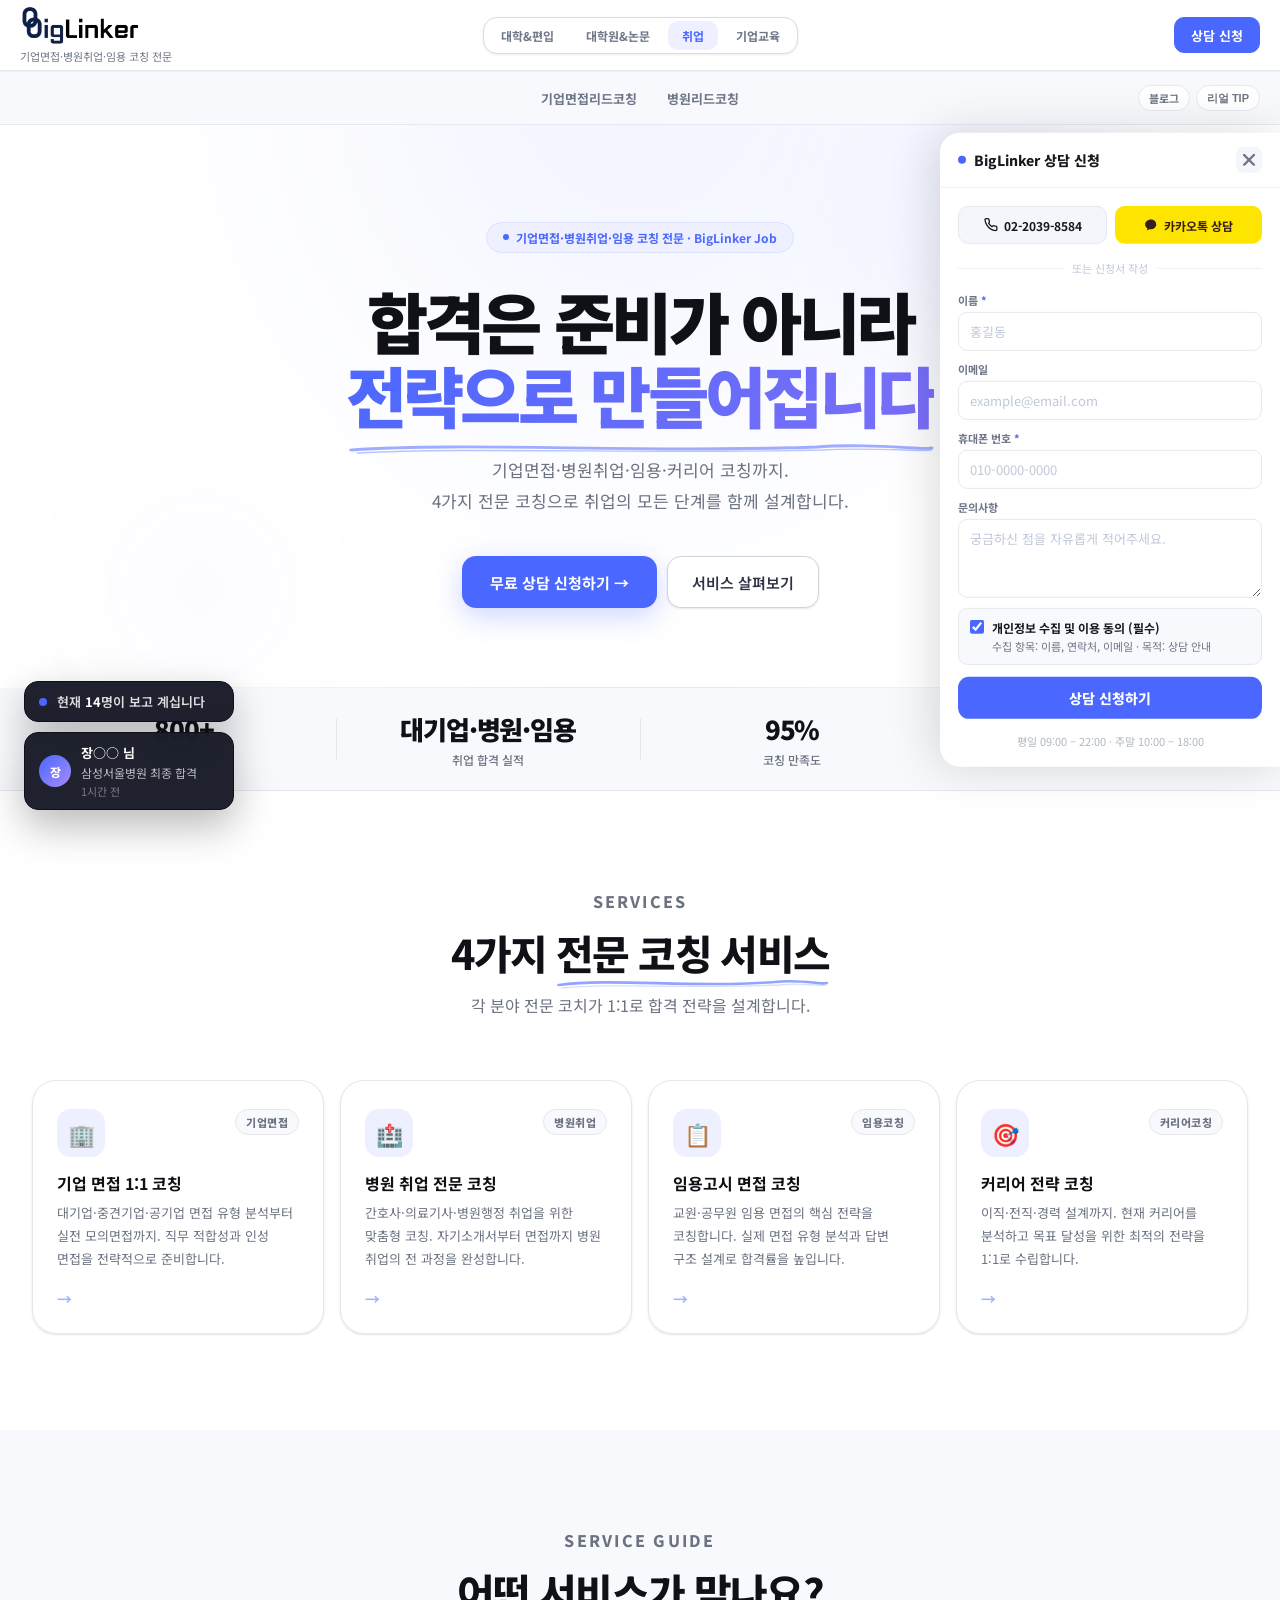
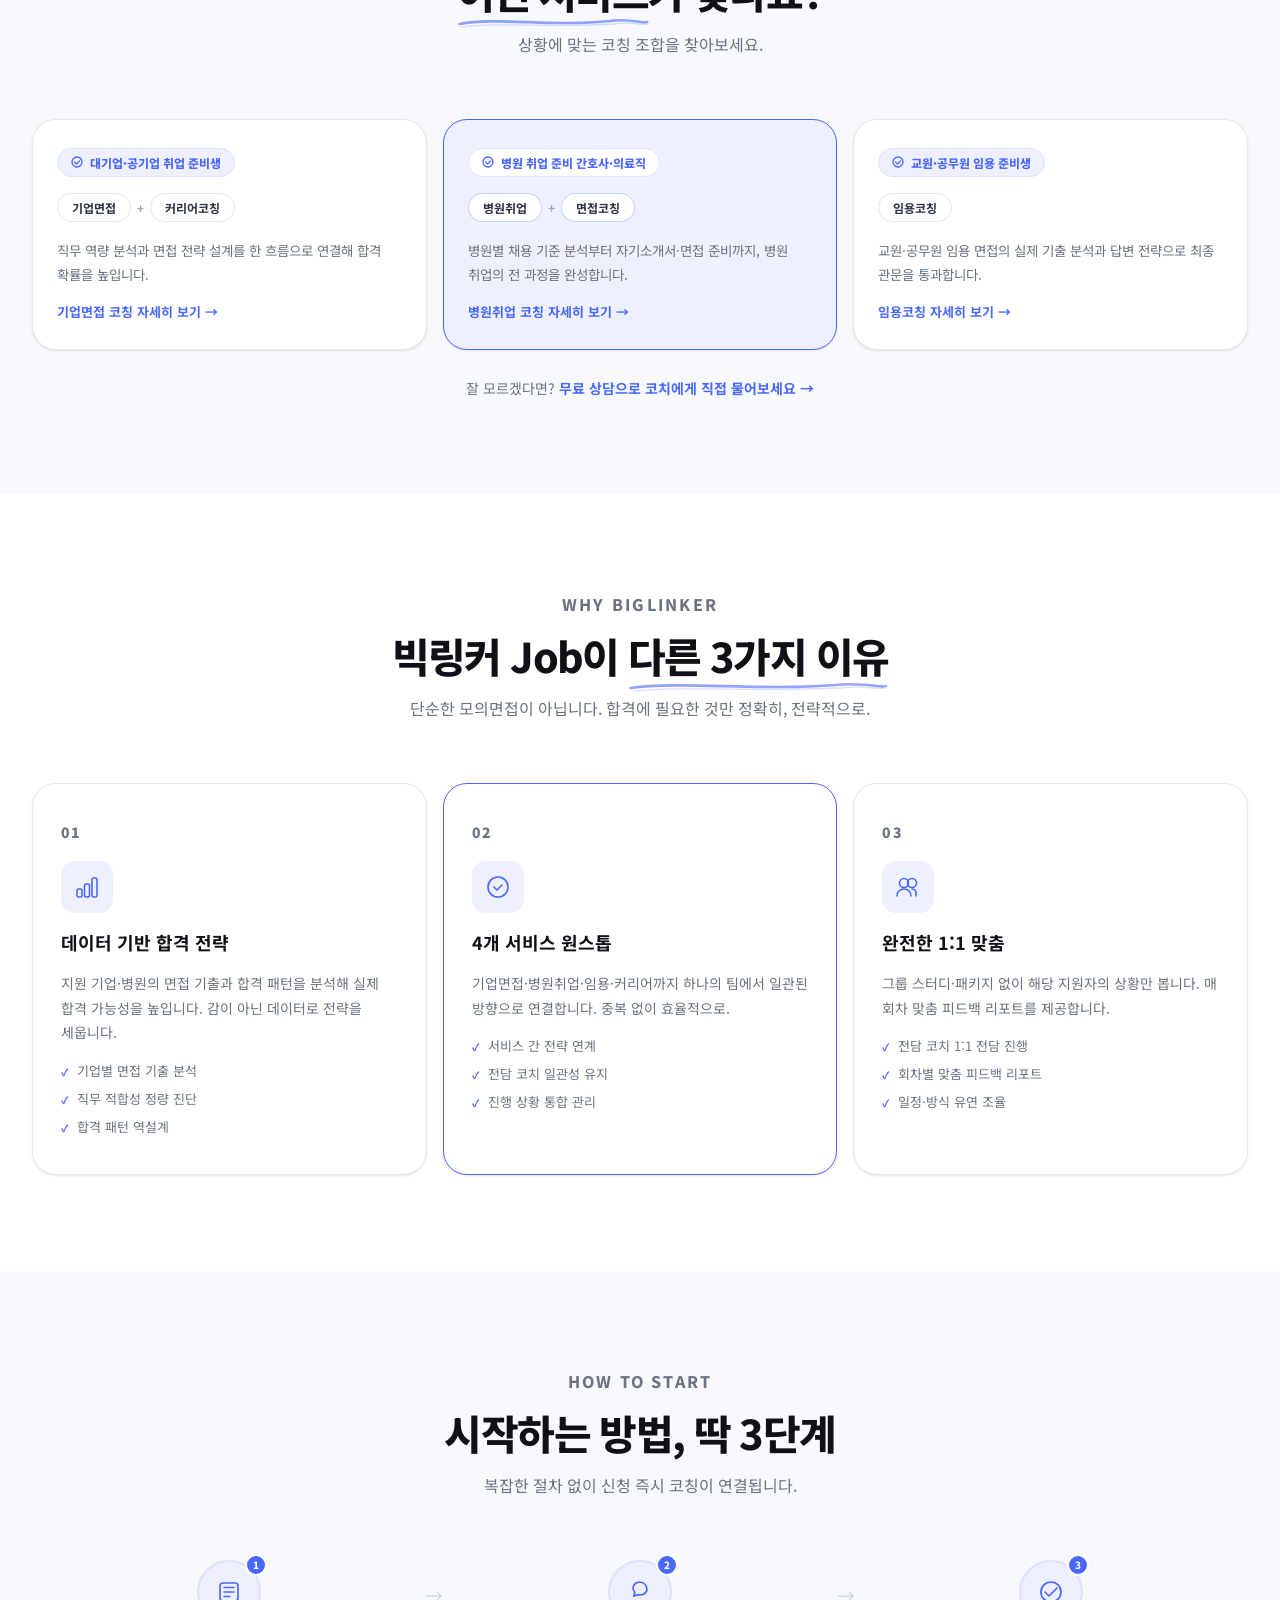
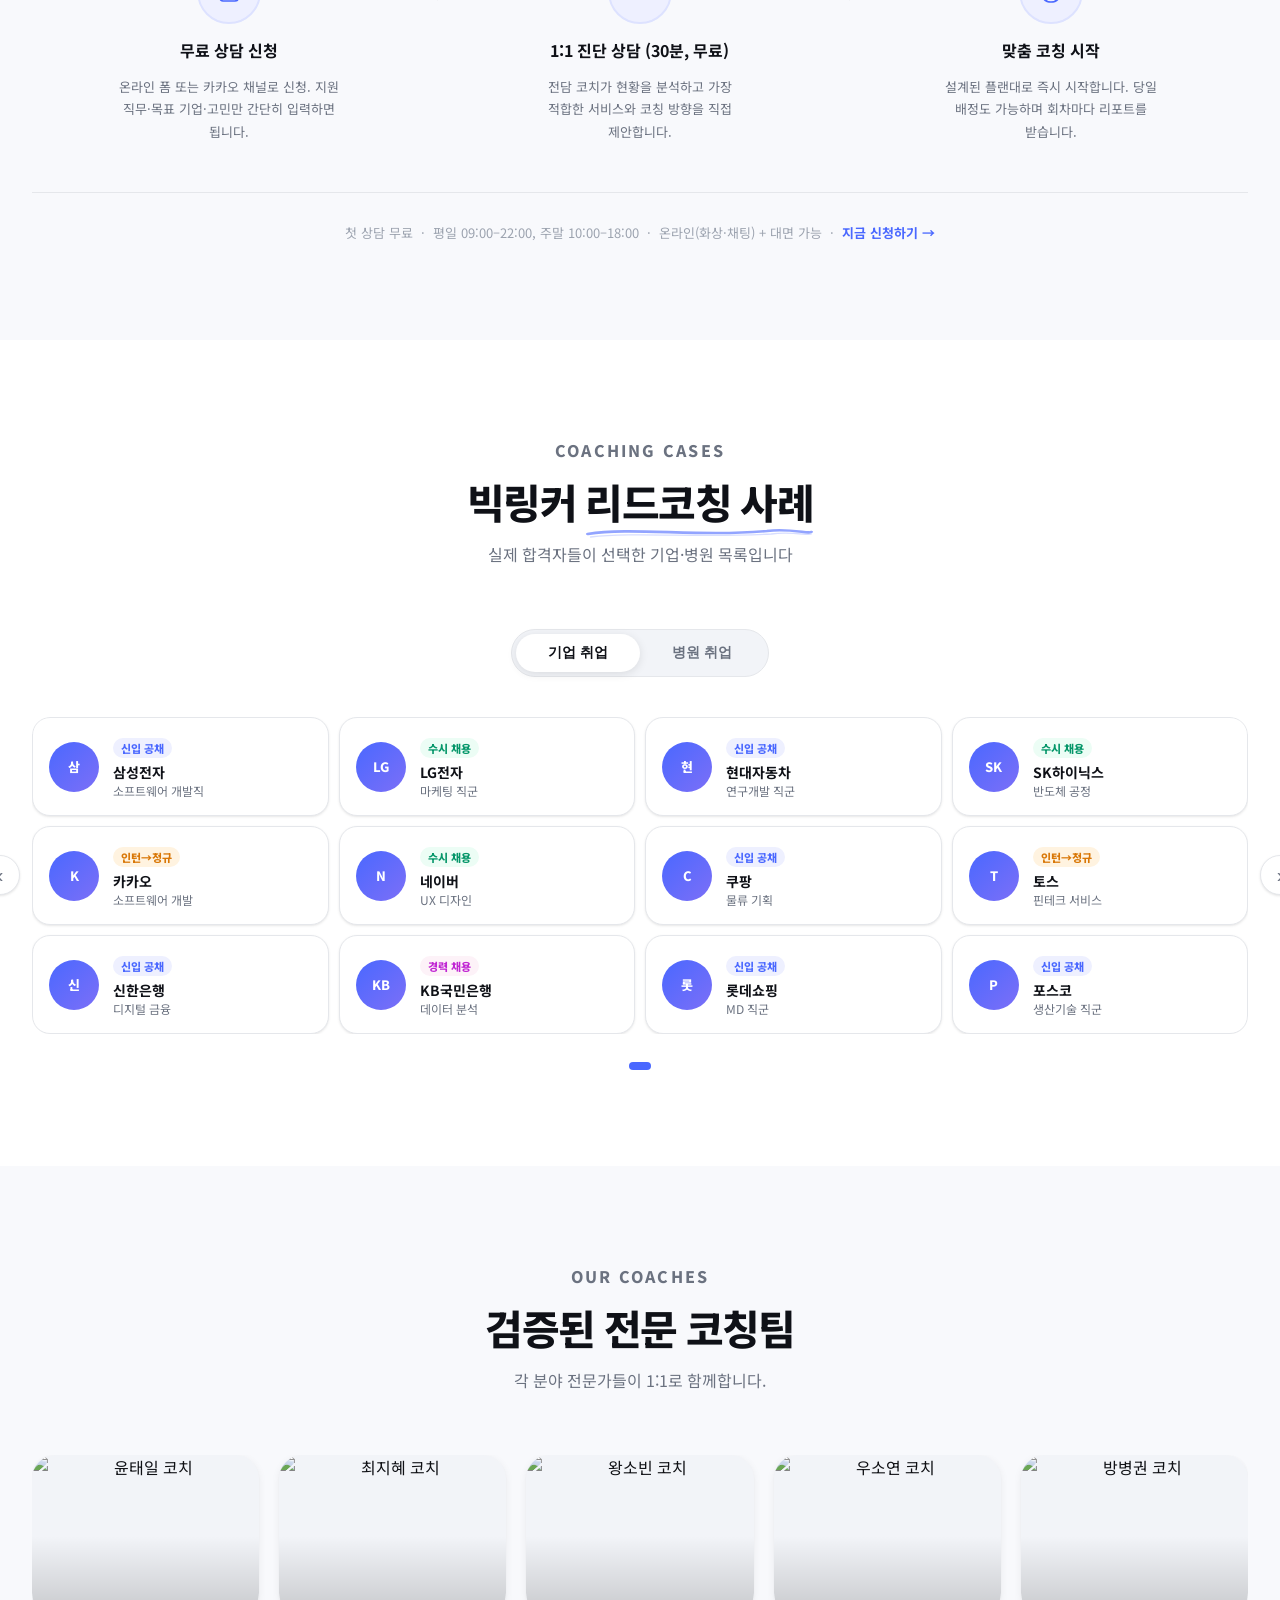
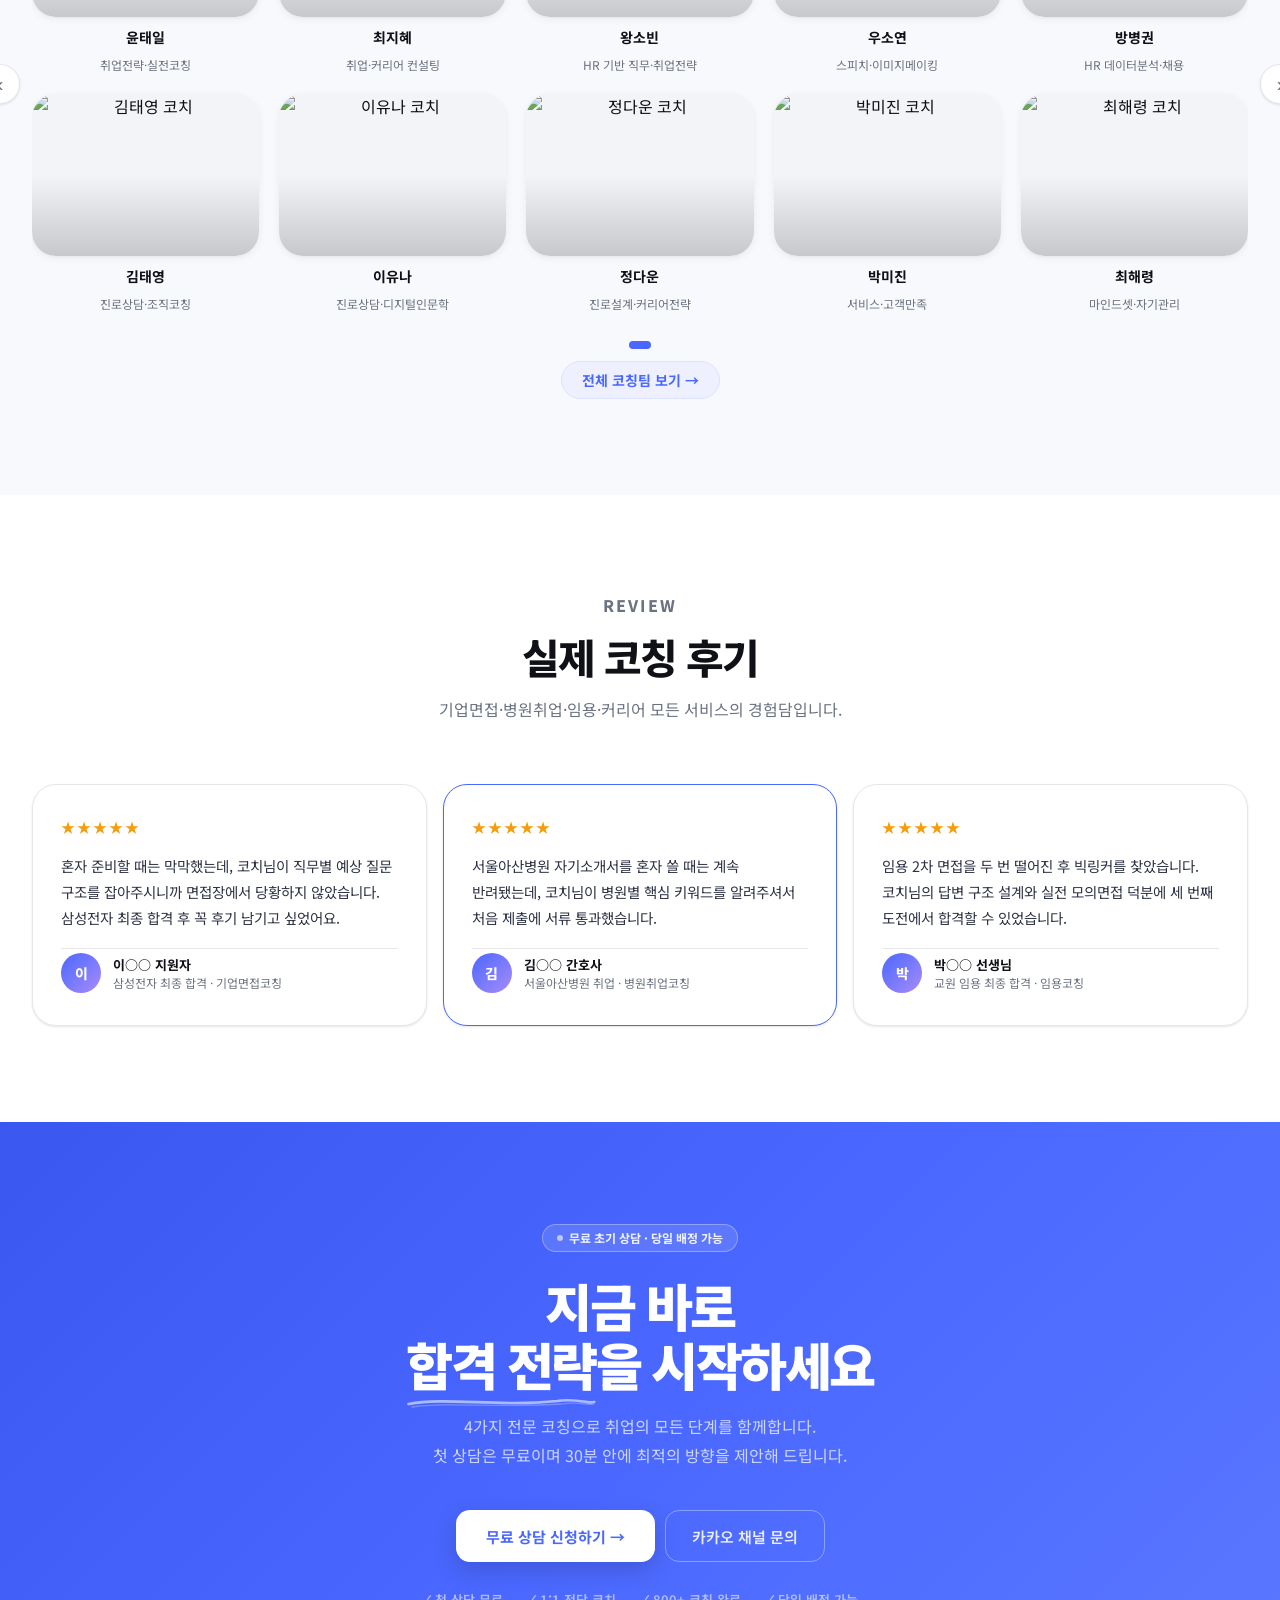
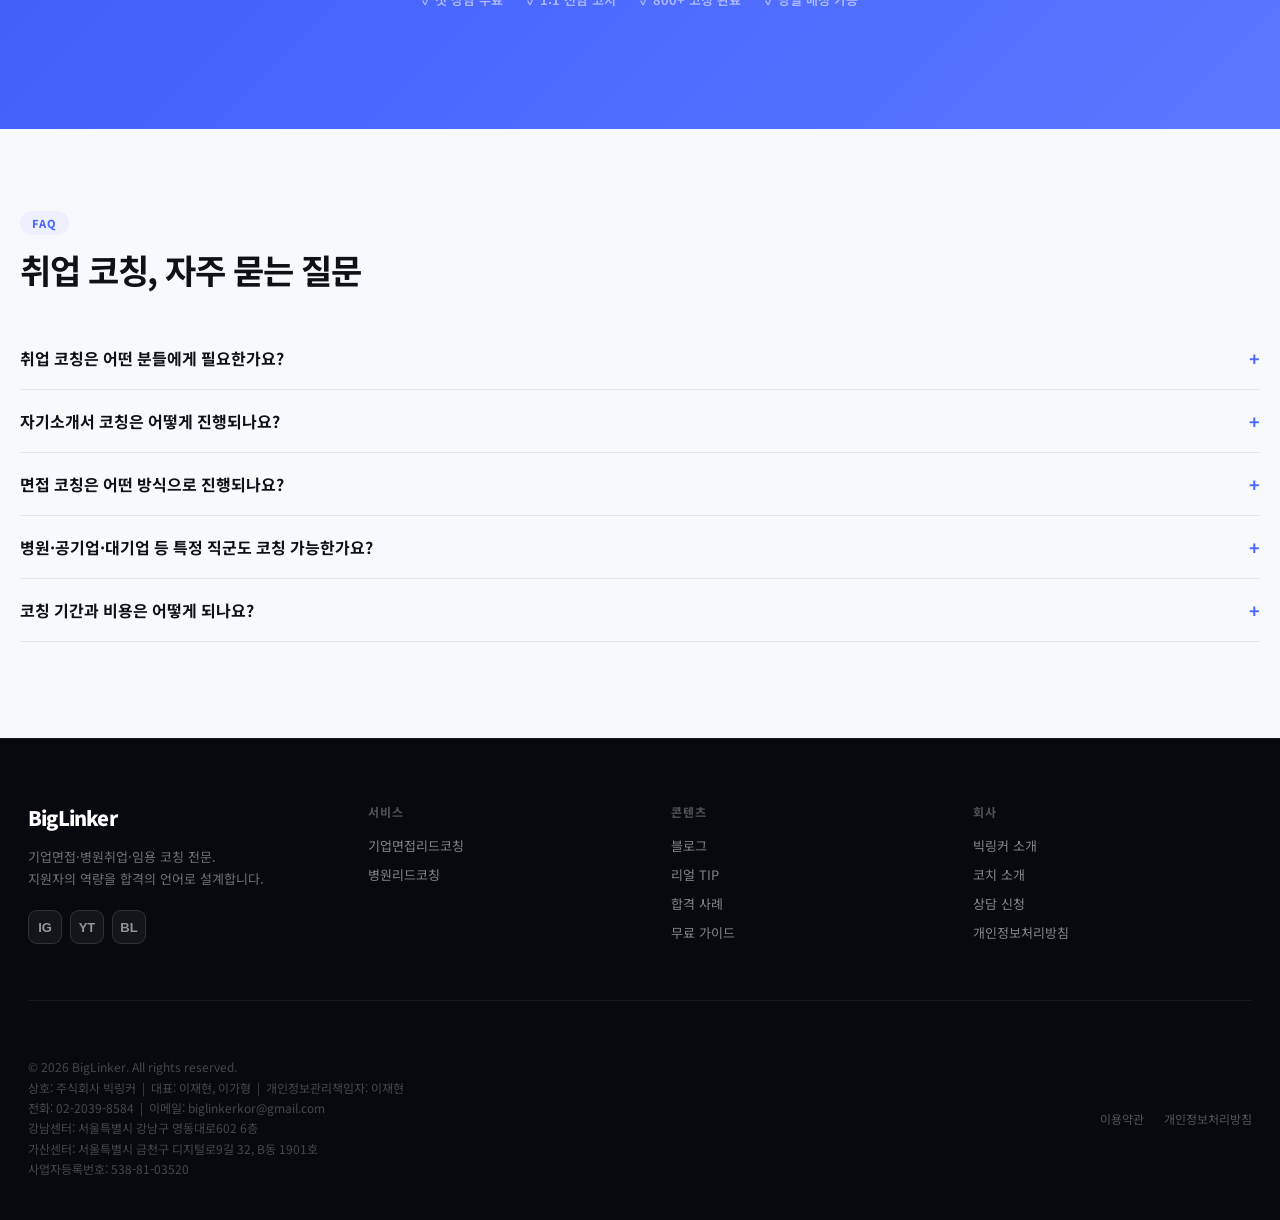
==== index.html @ 411ef4d6 "feat: Organization 스키마 강화 (logo, numberOfEmployees, sameAs, stats) Co-Authored-By: Claude Sonnet 4.6" ====
<!DOCTYPE html>
<html lang="ko">
<head>
  <meta charset="UTF-8">
  <meta name="viewport" content="width=device-width, initial-scale=1.0">
  <title>BigLinker Job — 기업면접·병원취업·임용 코칭 전문</title>
  <meta name="description" content="기업면접·병원취업·임용 코칭 전문 플랫폼 빅링커. 자소서·면접·PT·실기까지 취업 전 과정 1:1 맞춤 코칭.">
  <link rel="canonical" href="https://job.gobiglinker.com/">
  <meta property="og:type"        content="website">
  <meta property="og:title"       content="BigLinker Job — 기업면접·병원취업·임용 코칭 전문">
  <meta property="og:description" content="기업면접·병원취업·임용 코칭 전문 플랫폼 빅링커. 자소서·면접·PT·실기까지 취업 전 과정 1:1 맞춤 코칭.">
  <meta property="og:url"         content="https://job.gobiglinker.com/">
  <meta property="og:image"       content="https://gobiglinker.com/assets/og-default.jpg">
  <meta property="og:locale"      content="ko_KR">
  <meta property="og:site_name"   content="빅링커">
  <meta name="twitter:card"        content="summary_large_image">
  <meta name="twitter:title"       content="BigLinker Job — 기업면접·병원취업·임용 코칭 전문">
  <meta name="twitter:description"  content="기업면접·병원취업·임용 코칭 전문 플랫폼 빅링커. 자소서·면접·PT·실기까지 취업 전 과정 1:1 맞춤 코칭.">
  <meta name="twitter:image"       content="https://gobiglinker.com/assets/og-default.jpg">
  <link rel="icon" href="https://storage.googleapis.com/cr-resource/image/34612167169c183d5c4be110f99e38b1/1466898/1466898-favicon.ico?_1719911524" type="image/x-icon">
  <link rel="shortcut icon" href="https://storage.googleapis.com/cr-resource/image/34612167169c183d5c4be110f99e38b1/1466898/1466898-favicon.ico?_1719911524">
  <link rel="apple-touch-icon" href="https://storage.googleapis.com/cr-resource/image/34612167169c183d5c4be110f99e38b1/1466898/1466898-favicon.ico?_1719911524">
  <link rel="icon" type="image/x-icon" sizes="32x32" href="https://storage.googleapis.com/cr-resource/image/34612167169c183d5c4be110f99e38b1/1466898/1466898-favicon.ico?_1719911524">
  <link rel="icon" type="image/x-icon" sizes="16x16" href="https://storage.googleapis.com/cr-resource/image/34612167169c183d5c4be110f99e38b1/1466898/1466898-favicon.ico?_1719911524">
  <link rel="preconnect" href="https://fonts.googleapis.com">
  <link rel="preconnect" href="https://fonts.gstatic.com" crossorigin>
  <link href="https://fonts.googleapis.com/css2?family=Noto+Sans+KR:wght@400;500;700;800;900&display=swap" rel="stylesheet">
  <link rel="stylesheet" href="./style.css">
  <style>
/* ══════════════════════════════════════════
   DESIGN TOKENS — WHITE THEME
══════════════════════════════════════════ */
:root {
  --brand:       #4a68ff;
  --brand-2:     #7f92ff;
  --brand-soft:  #eef0ff;
  --brand-mid:   #dde2ff;
  --text:        #0f1117;
  --text-2:      #2e3344;
  --muted:       #6b7280;
  --muted-2:     #9ca3af;
  --bg:          #ffffff;
  --bg-2:        #f8f9fc;
  --bg-3:        #f2f4f8;
  --line:        #e5e7eb;
  --line-2:      #d1d5db;
  --max:         1280px;
  --r-xl:        24px;
  --r-lg:        18px;
  --r-md:        14px;
  --r-sm:        10px;
  --shadow-xs:   0 1px 3px rgba(0,0,0,0.07), 0 1px 2px rgba(0,0,0,0.04);
  --shadow-sm:   0 2px 8px rgba(0,0,0,0.06), 0 1px 3px rgba(0,0,0,0.04);
  --shadow-md:   0 8px 24px rgba(0,0,0,0.08), 0 2px 8px rgba(0,0,0,0.04);
  --shadow-lg:   0 20px 48px rgba(0,0,0,0.10), 0 4px 16px rgba(0,0,0,0.05);
  --shadow-brand: 0 8px 28px rgba(74,104,255,0.28);
  --header-text:  #17191f;
  --header-muted: #6e7687;
  --header-line:  #e5e8ef;
  --header-line-strong: #d7dbe5;
  --toast-bg: rgba(255,255,255,0.98);
  --toast-text: #0f1117;
  --toast-muted: #6b7280;
  --toast-border: rgba(0,0,0,0.08);
  --toast-shadow: 0 8px 28px rgba(0,0,0,0.12);
}
*, *::before, *::after { box-sizing: border-box; margin: 0; padding: 0; }
html { scroll-behavior: smooth; }
body { font-family: "Noto Sans KR", "Pretendard", sans-serif; background: var(--bg); color: var(--text); -webkit-font-smoothing: antialiased; }
a { color: inherit; text-decoration: none; }
img { display: block; max-width: 100%; }
.wrap { max-width: var(--max); margin: 0 auto; padding: 0 32px; }
.inner { max-width: var(--max); margin: 0 auto; padding: 0 20px; }
h1, h2, h3, p, span, li { word-break: keep-all; overflow-wrap: break-word; }

@keyframes fadeUp { from { opacity: 0; transform: translateY(20px); } to { opacity: 1; transform: translateY(0); } }
@keyframes blobFloat1 { 0%,100%{transform:translate(0,0) scale(1);} 33%{transform:translate(-20px,16px) scale(1.05);} 66%{transform:translate(12px,-10px) scale(0.97);} }
@keyframes blobFloat2 { 0%,100%{transform:translate(0,0) scale(1);} 50%{transform:translate(14px,-18px) scale(1.08);} }
@keyframes dot-pulse { 0%,100%{opacity:1} 50%{opacity:0.4} }
.load-1 { animation: fadeUp 0.7s cubic-bezier(0.16,1,0.3,1) both; }
.load-2 { animation: fadeUp 0.7s 0.1s cubic-bezier(0.16,1,0.3,1) both; }
.load-3 { animation: fadeUp 0.7s 0.2s cubic-bezier(0.16,1,0.3,1) both; }
.load-4 { animation: fadeUp 0.7s 0.3s cubic-bezier(0.16,1,0.3,1) both; }
.reveal { opacity: 0; transform: translateY(28px); transition: opacity 0.6s cubic-bezier(0.16,1,0.3,1), transform 0.6s cubic-bezier(0.16,1,0.3,1); }
.reveal.visible { opacity: 1; transform: none; }
.reveal-d1 { transition-delay: 0.08s; }
.reveal-d2 { transition-delay: 0.16s; }
.reveal-d3 { transition-delay: 0.24s; }
.reveal-d4 { transition-delay: 0.32s; }

.hero-main { position: relative; overflow: hidden; padding: 96px 0 80px; text-align: center; background: #fff; }
.hero-main::before { content: ""; position: absolute; top: -200px; left: 50%; transform: translateX(-50%); width: 1000px; height: 700px; background: radial-gradient(ellipse at 50% 20%, rgba(74,104,255,0.08) 0%, rgba(127,146,255,0.04) 40%, transparent 70%); pointer-events: none; }
.hero-main::after { content: ""; position: absolute; bottom: 0; left: 0; right: 0; height: 1px; background: linear-gradient(90deg, transparent, var(--line), transparent); }
.hero-blob { position: absolute; border-radius: 50%; pointer-events: none; filter: blur(60px); opacity: 0.5; }
.hero-blob--1 { width: 320px; height: 320px; background: rgba(74,104,255,0.09); top: -60px; right: 10%; animation: blobFloat1 12s ease-in-out infinite; }
.hero-blob--2 { width: 200px; height: 200px; background: rgba(167,139,250,0.07); bottom: 0; left: 8%; animation: blobFloat2 16s ease-in-out infinite; }
.hero-main > .wrap { position: relative; z-index: 1; }
.hero-kicker { display: inline-flex; align-items: center; gap: 7px; padding: 6px 16px; border-radius: 999px; border: 1px solid var(--brand-mid); background: var(--brand-soft); color: var(--brand); font-size: 12px; font-weight: 700; margin-bottom: 30px; }
.hero-kicker span { width: 6px; height: 6px; border-radius: 50%; background: var(--brand); display: inline-block; animation: dot-pulse 2s ease infinite; }
.hero-main h1 { max-width: 720px; margin: 0 auto 22px; font-size: clamp(34px, 5.2vw, 68px); font-weight: 900; letter-spacing: -0.055em; line-height: 1.12; color: var(--text); }
.hero-main h1 em { font-style: normal; position: relative; display: inline; background: linear-gradient(135deg, var(--brand), #7c6ff7); -webkit-background-clip: text; -webkit-text-fill-color: transparent; background-clip: text; }
.hero-main h1 em svg { position: absolute; left: 0; bottom: -12px; width: 100%; height: 16px; pointer-events: none; overflow: visible; }
.hero-sub { max-width: 520px; margin: 0 auto 40px; font-size: 17px; color: var(--muted); line-height: 1.85; font-weight: 400; }
.hero-actions { display: flex; justify-content: center; gap: 10px; flex-wrap: wrap; }
.btn-primary { display: inline-flex; align-items: center; justify-content: center; gap: 6px; min-height: 52px; padding: 0 28px; border-radius: 14px; background: var(--brand); color: #fff; font-weight: 700; font-size: 15px; box-shadow: var(--shadow-brand); transition: transform 0.2s cubic-bezier(0.34,1.56,0.64,1), box-shadow 0.2s ease; }
.btn-primary:hover { transform: translateY(-2px); box-shadow: 0 14px 36px rgba(74,104,255,0.38); }
.btn-outline { display: inline-flex; align-items: center; justify-content: center; gap: 6px; min-height: 52px; padding: 0 24px; border-radius: 14px; border: 1.5px solid var(--line-2); color: var(--text-2); font-weight: 600; font-size: 15px; background: #fff; box-shadow: var(--shadow-xs); transition: border-color 0.2s, transform 0.2s cubic-bezier(0.34,1.56,0.64,1); }
.btn-outline:hover { border-color: var(--brand); color: var(--brand); transform: translateY(-2px); }

.trust-bar { background: var(--bg-2); border-bottom: 1px solid var(--line); }
.trust-bar__inner { display: flex; align-items: stretch; justify-content: center; flex-wrap: wrap; }
.trust-item { display: flex; flex-direction: column; align-items: center; gap: 3px; padding: 22px 40px; text-align: center; flex: 1; min-width: 140px; position: relative; }
.trust-item + .trust-item::before { content: ""; position: absolute; left: 0; top: 50%; transform: translateY(-50%); width: 1px; height: 40%; background: var(--line); }
.trust-item strong { font-size: clamp(18px, 2.2vw, 26px); font-weight: 900; color: var(--text); letter-spacing: -0.04em; white-space: nowrap; }
.trust-item span { font-size: 12px; color: var(--muted); font-weight: 500; margin-top: 1px; }

.sec { padding: 96px 0; }
.sec--alt { background: var(--bg-2); }
.sec--brand { background: linear-gradient(135deg, #3a58ef 0%, #4a68ff 50%, #5a78ff 100%); padding: 100px 0 120px; }
.sec-head { text-align: center; max-width: 600px; margin: 0 auto 60px; }
.sec-eyebrow { display: inline-block; font-size: 11px; font-weight: 800; letter-spacing: 0.14em; text-transform: uppercase; color: var(--brand); margin-bottom: 12px; }
.sec--brand .sec-eyebrow { color: rgba(255,255,255,0.6); }
.sec-head h2 { font-size: clamp(26px, 3.2vw, 44px); font-weight: 800; line-height: 1.2; letter-spacing: -0.04em; color: var(--text); margin-bottom: 14px; }
.sec--brand .sec-head h2 { color: #fff; }
.sec-head p { font-size: 16px; color: var(--muted); line-height: 1.8; }
.sec--brand .sec-head p { color: rgba(255,255,255,0.7); }
.em { position: relative; display: inline; }
.em svg { position: absolute; left: 0; bottom: -7px; width: 100%; height: 14px; pointer-events: none; overflow: visible; }

.service-grid { display: grid; grid-template-columns: repeat(4, 1fr); gap: 16px; }
.service-card { display: flex; flex-direction: column; padding: 28px 24px 24px; border-radius: var(--r-xl); border: 1.5px solid var(--line); background: #fff; box-shadow: var(--shadow-xs); color: var(--text); transition: transform 0.25s cubic-bezier(0.34,1.56,0.64,1), box-shadow 0.25s ease, border-color 0.25s ease; cursor: pointer; }
@media (hover: hover) { .service-card:hover { transform: translateY(-6px); box-shadow: var(--shadow-lg); border-color: var(--brand); } .service-card:hover .sc-arrow { transform: translateX(4px); opacity: 1; } }
.sc-top { display: flex; align-items: flex-start; justify-content: space-between; margin-bottom: 16px; }
.sc-icon { width: 48px; height: 48px; border-radius: 14px; background: var(--brand-soft); display: flex; align-items: center; justify-content: center; font-size: 22px; flex-shrink: 0; }
.sc-tag { font-size: 11px; font-weight: 800; letter-spacing: 0.04em; padding: 4px 10px; border-radius: 999px; background: var(--bg-2); color: var(--muted); border: 1px solid var(--line); }
.service-card strong { font-size: 16px; font-weight: 700; line-height: 1.3; margin-bottom: 8px; display: block; }
.service-card p { font-size: 13px; color: var(--muted); line-height: 1.75; flex: 1; margin: 0 0 18px; }
.sc-footer { display: flex; align-items: center; justify-content: space-between; }
.sc-arrow { font-size: 15px; color: var(--brand); font-weight: 700; opacity: 0.5; transition: transform 0.2s ease, opacity 0.2s ease; }

.guide-grid { display: grid; grid-template-columns: repeat(3, 1fr); gap: 16px; margin-bottom: 28px; }
.guide-card { border-radius: var(--r-xl); border: 1.5px solid var(--line); background: #fff; padding: 28px 24px; display: flex; flex-direction: column; gap: 16px; box-shadow: var(--shadow-xs); transition: transform 0.22s ease, box-shadow 0.22s ease, border-color 0.22s ease; }
.guide-card:hover { transform: translateY(-4px); box-shadow: var(--shadow-md); border-color: var(--brand-mid); }
.guide-card--featured { border-color: var(--brand); background: var(--brand-soft); }
.guide-card--featured:hover { box-shadow: 0 12px 32px rgba(74,104,255,0.14); }
.gc-who { display: flex; align-items: center; gap: 7px; font-size: 12px; font-weight: 800; color: var(--brand); padding: 5px 13px; border-radius: 999px; background: var(--brand-soft); border: 1px solid var(--brand-mid); width: fit-content; }
.guide-card--featured .gc-who { background: #fff; }
.gc-combo { display: flex; align-items: center; gap: 6px; flex-wrap: wrap; }
.gc-combo a { padding: 5px 14px; border-radius: 999px; border: 1px solid var(--line); font-size: 12px; font-weight: 700; color: var(--text-2); background: #fff; transition: background 0.18s, border-color 0.18s, color 0.18s; }
.gc-combo a:hover { background: var(--brand); border-color: var(--brand); color: #fff; }
.guide-card--featured .gc-combo a { border-color: rgba(74,104,255,0.3); }
.gc-combo span { color: var(--muted-2); font-size: 12px; font-weight: 700; }
.guide-card > p { font-size: 13.5px; color: var(--muted); line-height: 1.78; flex: 1; margin: 0; }
.gc-link { display: inline-flex; align-items: center; gap: 4px; font-size: 13px; font-weight: 700; color: var(--brand); transition: gap 0.2s; }
.gc-link:hover { gap: 8px; }
.guide-footer { text-align: center; font-size: 14px; color: var(--muted); margin-top: 8px; }
.guide-footer a { color: var(--brand); font-weight: 700; }

.why-grid { display: grid; grid-template-columns: repeat(3, 1fr); gap: 16px; }
.why-card { border-radius: var(--r-xl); border: 1.5px solid var(--line); background: #fff; padding: 36px 28px; box-shadow: var(--shadow-xs); display: flex; flex-direction: column; gap: 16px; transition: transform 0.22s ease, box-shadow 0.22s ease; }
.why-card:hover { transform: translateY(-4px); box-shadow: var(--shadow-md); }
.why-card--featured { border-color: var(--brand); }
.wc-num { font-size: 11px; font-weight: 900; letter-spacing: 0.1em; color: var(--brand); }
.wc-icon { width: 52px; height: 52px; border-radius: 14px; background: var(--brand-soft); color: var(--brand); display: flex; align-items: center; justify-content: center; }
.wc-icon svg { width: 24px; height: 24px; }
.why-card strong { font-size: 18px; font-weight: 700; color: var(--text); }
.why-card > p { font-size: 14px; color: var(--muted); line-height: 1.78; margin: 0; }
.why-card ul { list-style: none; display: flex; flex-direction: column; gap: 7px; }
.why-card ul li { font-size: 13px; color: var(--muted); padding-left: 16px; position: relative; line-height: 1.6; }
.why-card ul li::before { content: "✓"; position: absolute; left: 0; color: var(--brand); font-size: 10px; font-weight: 800; top: 3px; }

.how-steps { display: flex; align-items: flex-start; justify-content: center; gap: 0; }
.how-step { flex: 1; display: flex; flex-direction: column; align-items: center; gap: 14px; padding: 0 28px; text-align: center; }
.how-step__circle { width: 64px; height: 64px; border-radius: 50%; background: var(--brand-soft); border: 2px solid var(--brand-mid); display: flex; align-items: center; justify-content: center; color: var(--brand); position: relative; transition: background 0.2s, border-color 0.2s, transform 0.2s; }
.how-step:hover .how-step__circle { background: var(--brand); border-color: var(--brand); color: #fff; transform: scale(1.06); }
.how-step__circle svg { width: 24px; height: 24px; }
.how-step__num { position: absolute; top: -8px; right: -8px; width: 22px; height: 22px; border-radius: 50%; background: var(--brand); color: #fff; font-size: 10px; font-weight: 800; display: flex; align-items: center; justify-content: center; border: 2px solid #fff; }
.how-step strong { font-size: 16px; font-weight: 700; color: var(--text); }
.how-step p { font-size: 13px; color: var(--muted); line-height: 1.75; margin: 0; max-width: 220px; }
.how-connector { padding-top: 22px; color: var(--line-2); font-size: 18px; flex-shrink: 0; }
.how-note { text-align: center; margin-top: 48px; font-size: 13px; color: var(--muted-2); line-height: 1.8; padding-top: 28px; border-top: 1px solid var(--line); }
.how-note a { color: var(--brand); font-weight: 700; }

.cases-tabs { display: flex; align-items: center; gap: 0; background: var(--bg-3); border-radius: 999px; border: 1.5px solid var(--line); padding: 4px; width: fit-content; margin: 0 auto 40px; }
.cases-tab { padding: 10px 32px; border-radius: 999px; border: none; cursor: pointer; font-size: 14px; font-weight: 700; background: transparent; color: var(--muted); transition: background 0.2s, color 0.2s, box-shadow 0.2s; }
.cases-tab.is-active { background: #fff; color: var(--text); box-shadow: 0 2px 10px rgba(0,0,0,0.10); }
.cases-carousel-wrap { position: relative; }
.cases-nav { position: absolute; top: 50%; transform: translateY(-50%); width: 40px; height: 40px; border-radius: 50%; border: 1.5px solid var(--line); background: #fff; color: var(--muted); cursor: pointer; font-size: 20px; line-height: 1; display: flex; align-items: center; justify-content: center; transition: border-color 0.18s, color 0.18s, box-shadow 0.18s; z-index: 2; box-shadow: var(--shadow-xs); }
.cases-nav--prev { left: -52px; }
.cases-nav--next { right: -52px; }
.cases-nav:hover:not(:disabled) { border-color: var(--brand); color: var(--brand); }
.cases-nav:disabled { opacity: 0.28; cursor: not-allowed; }
.cases-overflow { overflow: hidden; width: 100%; border-radius: var(--r-lg); }
.cases-track { display: flex; transition: transform 0.42s cubic-bezier(0.4,0,0.2,1); will-change: transform; }
.cases-slide { flex: 0 0 100%; min-width: 0; }
.cases-grid { display: grid; grid-template-columns: repeat(4, 1fr); gap: 10px; }
.case-card { display: flex; align-items: center; gap: 14px; background: #fff; border: 1.5px solid var(--line); border-radius: var(--r-lg); padding: 16px; box-shadow: var(--shadow-xs); transition: border-color 0.2s, box-shadow 0.2s, transform 0.22s; min-width: 0; }
.case-card:hover { border-color: var(--brand-mid); box-shadow: var(--shadow-sm); transform: translateY(-2px); }
.case-logo-wrap { width: 50px; height: 50px; flex-shrink: 0; border-radius: 50%; border: 1.5px solid var(--line); overflow: hidden; background: #fff; display: flex; align-items: center; justify-content: center; }
.case-logo-wrap img { width: 38px; height: 38px; object-fit: contain; }
.case-logo-wrap.placeholder { background: linear-gradient(135deg, var(--brand), #7c6ff7); border: none; font-size: 13px; font-weight: 800; color: #fff; }
.case-info { flex: 1; min-width: 0; }
.case-tag { display: inline-block; margin-bottom: 4px; font-size: 11px; font-weight: 800; padding: 2px 8px; border-radius: 999px; }
.case-name { display: block; font-size: 14px; font-weight: 700; color: var(--text); white-space: nowrap; overflow: hidden; text-overflow: ellipsis; }
.case-dept { display: block; font-size: 12px; color: var(--muted); white-space: nowrap; overflow: hidden; text-overflow: ellipsis; }
.cases-dots { display: flex; justify-content: center; align-items: center; gap: 6px; margin-top: 28px; }
.cases-dot { width: 8px; height: 8px; border-radius: 4px; background: var(--line-2); cursor: pointer; border: none; transition: background 0.25s, width 0.25s; }
.cases-dot.is-active { background: var(--brand); width: 22px; }

.coaches-track { display: flex; transition: transform 0.42s cubic-bezier(0.4,0,0.2,1); will-change: transform; }
.coaches-slide { flex: 0 0 100%; min-width: 0; }
.coaches-grid { display: grid; grid-template-columns: repeat(5, 1fr); gap: 20px; }
.coach-card { display: flex; flex-direction: column; align-items: center; gap: 10px; text-align: center; }
.coach-photo { width: 100%; aspect-ratio: 7/5; border-radius: var(--r-xl); overflow: hidden; background: var(--bg-3); box-shadow: var(--shadow-sm); position: relative; }
.coach-photo img { width: 100%; height: 100%; object-fit: cover; object-position: top center; filter: grayscale(0.3); transition: transform 0.4s cubic-bezier(0.34,1.56,0.64,1), filter 0.3s ease; }
.coach-card:hover .coach-photo img { transform: scale(1.06); filter: grayscale(0); }
.coach-photo::after { content: ""; position: absolute; inset: 0; background: linear-gradient(to top, rgba(0,0,0,0.18) 0%, transparent 50%); border-radius: inherit; }
.coach-name { font-size: 14px; font-weight: 700; color: var(--text); }
.coach-role { font-size: 12px; color: var(--muted); line-height: 1.4; }
.coaches-more { text-align: center; padding-top: 12px; font-size: 14px; color: var(--muted); }
.coaches-more a { display: inline-flex; align-items: center; gap: 6px; color: var(--brand); font-weight: 700; border: 1.5px solid var(--brand-mid); padding: 8px 20px; border-radius: 999px; background: var(--brand-soft); transition: background 0.2s, border-color 0.2s, transform 0.2s; }
.coaches-more a:hover { background: var(--brand); border-color: var(--brand); color: #fff; transform: translateY(-1px); }

.reviews-grid { display: grid; grid-template-columns: repeat(3, 1fr); gap: 16px; }
.review-card { background: #fff; border: 1.5px solid var(--line); border-radius: var(--r-xl); padding: 32px 28px; box-shadow: var(--shadow-xs); display: flex; flex-direction: column; gap: 16px; transition: transform 0.22s ease, box-shadow 0.22s ease; }
.review-card:hover { transform: translateY(-4px); box-shadow: var(--shadow-md); }
.review-card--featured { border-color: var(--brand); }
.rc-stars { color: #f59e0b; font-size: 14px; letter-spacing: 2px; }
.rc-quote { font-size: 14.5px; color: var(--text-2); line-height: 1.82; flex: 1; margin: 0; }
.rc-meta { display: flex; align-items: center; gap: 12px; padding-top: 4px; border-top: 1px solid var(--line); }
.rc-avatar { width: 40px; height: 40px; border-radius: 50%; flex-shrink: 0; background: linear-gradient(135deg, var(--brand), #a78bfa); display: flex; align-items: center; justify-content: center; font-size: 14px; font-weight: 800; color: #fff; }
.rc-name { font-size: 13px; font-weight: 700; color: var(--text); display: block; }
.rc-desc { font-size: 12px; color: var(--muted); display: block; }

.cta-inner { max-width: 680px; margin: 0 auto; text-align: center; }
.cta-badge { display: inline-flex; align-items: center; gap: 6px; min-height: 28px; padding: 0 14px; border-radius: 999px; border: 1px solid rgba(255,255,255,0.3); background: rgba(255,255,255,0.12); font-size: 12px; font-weight: 700; color: rgba(255,255,255,0.9); margin-bottom: 24px; }
.sec--brand h2 { font-size: clamp(28px, 4vw, 52px); font-weight: 900; letter-spacing: -0.05em; line-height: 1.16; color: #fff; margin-bottom: 18px; }
.sec--brand p { color: rgba(255,255,255,0.72); font-size: 16px; line-height: 1.8; margin-bottom: 40px; }
.btn-white { display: inline-flex; align-items: center; justify-content: center; gap: 6px; min-height: 52px; padding: 0 30px; border-radius: 14px; background: #fff; color: var(--brand); font-weight: 700; font-size: 15px; box-shadow: 0 8px 24px rgba(0,0,0,0.16); transition: transform 0.2s cubic-bezier(0.34,1.56,0.64,1), box-shadow 0.2s; }
.btn-white:hover { transform: translateY(-2px); box-shadow: 0 14px 36px rgba(0,0,0,0.2); }
.btn-ghost-white { display: inline-flex; align-items: center; justify-content: center; gap: 6px; min-height: 52px; padding: 0 26px; border-radius: 14px; border: 1.5px solid rgba(255,255,255,0.35); color: rgba(255,255,255,0.88); font-weight: 600; font-size: 15px; transition: border-color 0.2s, background 0.2s; }
.btn-ghost-white:hover { border-color: rgba(255,255,255,0.7); background: rgba(255,255,255,0.1); }
.cta-actions { display: flex; justify-content: center; gap: 10px; flex-wrap: wrap; margin-bottom: 28px; }
.cta-trust { display: flex; justify-content: center; gap: 24px; flex-wrap: wrap; }
.cta-trust span { font-size: 13px; color: rgba(255,255,255,0.55); font-weight: 600; }

.site-footer { background: #0f1117; border-top: 1px solid rgba(255,255,255,0.06); }
.footer-inner { max-width: var(--max); margin: 0 auto; padding: 40px 32px 48px; }
.footer-top { display: grid; grid-template-columns: 1fr 2fr; gap: 48px; padding-bottom: 32px; border-bottom: 1px solid rgba(255,255,255,0.06); margin-bottom: 28px; }
.footer-logo { font-size: 18px; font-weight: 900; color: #fff; margin-bottom: 10px; }
.footer-desc, .footer-brand-desc { font-size: 13px; color: rgba(255,255,255,0.35); line-height: 1.8; margin-bottom: 18px; }
.footer-sns { display: flex; gap: 8px; }
.footer-sns-btn { width: 30px; height: 30px; border-radius: 8px; border: 1px solid rgba(255,255,255,0.12); background: transparent; color: rgba(255,255,255,0.45); cursor: pointer; font-size: 11px; font-weight: 700; transition: background 0.18s, color 0.18s; }
.footer-sns-btn:hover { background: rgba(74,104,255,0.2); color: var(--brand-2); }
.footer-nav-grid { display: grid; grid-template-columns: repeat(3, 1fr); gap: 24px; }
.footer-nav-group h4 { font-size: 11px; font-weight: 800; color: rgba(255,255,255,0.4); letter-spacing: 0.1em; text-transform: uppercase; margin-bottom: 14px; }
.footer-nav-group a { display: block; font-size: 13px; color: rgba(255,255,255,0.3); margin-bottom: 9px; transition: color 0.18s; }
.footer-nav-group a:hover { color: rgba(255,255,255,0.75); }
.footer-bottom { display: flex; justify-content: space-between; align-items: center; flex-wrap: wrap; gap: 12px; }
.footer-legal { font-size: 11px; color: rgba(255,255,255,0.18); line-height: 1.8; }
.footer-policy, .footer-policy-links { display: flex; gap: 14px; }
.footer-policy a, .footer-policy-links a { font-size: 11px; color: rgba(255,255,255,0.25); transition: color 0.18s; }

.mobile-floating-cta { display: none !important; position: fixed; z-index: 900; }
.mobile-floating-cta.is-floating-active { display: inline-flex !important; align-items: center; gap: 10px; right: 20px; bottom: 24px; min-height: 56px; padding: 10px 18px 10px 12px; border-radius: 14px; background: #fff; color: var(--text); box-shadow: 0 8px 32px rgba(0,0,0,0.16); border: 1px solid var(--line); pointer-events: auto; }
.mobile-floating-cta img { width: 28px; height: 28px; border-radius: 8px; object-fit: contain; flex-shrink: 0; }
.mobile-floating-cta strong { display: block; font-size: 13px; font-weight: 800; color: var(--text); }
.mobile-floating-cta span { display: block; font-size: 11px; color: var(--muted); }

@media (max-width: 1100px) { .cases-nav--prev { left: -16px; } .cases-nav--next { right: -16px; } }
@media (max-width: 1024px) { .coaches-grid { grid-template-columns: repeat(4, 1fr); } .service-grid { grid-template-columns: repeat(2, 1fr); } }
@media (max-width: 900px) { .guide-grid { grid-template-columns: repeat(2, 1fr); } .why-grid { grid-template-columns: repeat(2, 1fr); } .reviews-grid { grid-template-columns: repeat(2, 1fr); } .coaches-grid { grid-template-columns: repeat(3, 1fr); } .cases-grid { grid-template-columns: repeat(2, 1fr); } }
@media (max-width: 760px) {
  .wrap, .inner { padding: 0 16px; }
  .hero-main { padding: 56px 0 44px; }
  .hero-main h1 { font-size: clamp(26px, 7.5vw, 40px); }
  .hero-sub { font-size: 14.5px; }
  .hero-sub br { display: none; }
  .btn-primary, .btn-outline { min-height: 44px; padding: 0 22px; font-size: 14px; }
  .trust-item { flex: 0 0 50%; padding: 16px 8px; }
  .trust-item + .trust-item::before { display: none; }
  .sec { padding: 56px 0; }
  .sec-head { margin-bottom: 36px; }
  .sec-head h2 { font-size: clamp(22px, 6vw, 32px); }
  .service-grid, .guide-grid, .why-grid, .reviews-grid { grid-template-columns: 1fr; gap: 10px; }
  .cases-grid { grid-template-columns: repeat(2, 1fr); gap: 8px; }
  .case-card { padding: 12px; gap: 10px; }
  .case-logo-wrap { width: 40px; height: 40px; }
  .cases-nav { display: none; }
  .how-steps { flex-direction: column; align-items: center; gap: 24px; }
  .how-connector { display: none; }
  .how-step { padding: 0; width: 100%; }
  .coaches-grid { grid-template-columns: repeat(2, 1fr); gap: 14px; }
  .footer-top { grid-template-columns: 1fr; gap: 24px; }
  .footer-nav-grid { grid-template-columns: 1fr 1fr; gap: 16px; }
  .footer-bottom { flex-direction: column; align-items: flex-start; gap: 8px; }
  .em svg { bottom: -5px; height: 12px; }
  .mobile-floating-cta.is-floating-active { right: 12px; left: 12px; bottom: 16px; border-radius: 16px; background: var(--brand) !important; border: none !important; box-shadow: 0 12px 32px rgba(74,104,255,0.38) !important; }
  .mobile-floating-cta strong { color: #fff; }
  .mobile-floating-cta span { color: rgba(255,255,255,0.75); }
}
@media (max-width: 480px) {
  .hero-main h1 { font-size: 25px; }
  .coaches-grid { grid-template-columns: repeat(2, 1fr); }
  .footer-nav-grid { grid-template-columns: 1fr; }
}
    /* ══════════════════════════════════════════
       FAQ BAND
    ══════════════════════════════════════════ */
    .faq-band { padding: 80px 0 96px; background: #f8f9fc; }
    .section-label { display: inline-block; padding: 4px 12px; border-radius: 999px; background: var(--brand-soft); color: var(--brand); font-size: 11px; font-weight: 800; letter-spacing: 0.08em; text-transform: uppercase; margin-bottom: 14px; }
    .faq-band .section-title { font-size: clamp(22px,3vw,34px); font-weight: 700; letter-spacing: -0.04em; line-height: 1.24; margin-bottom: 36px; }
    .faq-list details { border-bottom: 1px solid var(--line); padding: 18px 0; }
    .faq-list summary { cursor: pointer; list-style: none; font-size: 16px; font-weight: 700; display: flex; justify-content: space-between; align-items: center; gap: 12px; }
    .faq-list summary::-webkit-details-marker { display: none; }
    .faq-icon { font-size: 18px; color: var(--brand); flex-shrink: 0; transition: transform 0.2s; }
    .faq-list details[open] .faq-icon { transform: rotate(45deg); }
    .faq-list details p { margin: 14px 0 4px; color: var(--muted); line-height: 1.8; font-size: 14px; }
    @media (max-width: 760px) { .faq-band { padding: 48px 0 56px; } }
    /* ══════════════════════════════════════════
       HEADER — common (partials/header.css)
    ══════════════════════════════════════════ */
    .top-shell {
      position: sticky; top: 0; z-index: 120;
      background: rgba(255,255,255,0.92);
      backdrop-filter: blur(16px); -webkit-backdrop-filter: blur(16px);
      border-bottom: 1px solid var(--header-line);
      transition: transform 0.28s ease, box-shadow 0.28s ease, opacity 0.28s ease;
    }
    .top-shell.is-scrolled { box-shadow: 0 2px 8px rgba(0,0,0,0.06); }
    .top-shell.is-collapsed { transform: translateY(-100%); opacity: 0; }
    .sticky-category-shell {
      position: sticky; top: 0; z-index: 110;
      background: rgba(248,249,252,0.96);
      border-bottom: 1px solid var(--header-line);
      backdrop-filter: blur(12px);
    }
    .family-bar { background: transparent; }
    .family-bar--mobile { display: none; }
    .family-outer { display: flex; justify-content: center; padding: 8px 0; }
    .family-wrap {
      display: flex; align-items: center; justify-content: center;
      gap: 4px; min-height: 40px; padding: 3px;
      border: 1px solid var(--header-line-strong); border-radius: 14px;
      background: #fff; box-shadow: 0 1px 3px rgba(0,0,0,0.07);
      overflow-x: auto; scrollbar-width: none; white-space: nowrap;
    }
    .family-wrap::-webkit-scrollbar { display: none; }
    .family-inline {
      display: flex; align-items: center; justify-content: center;
      gap: 4px; padding: 3px;
      border: 1px solid var(--header-line-strong); border-radius: 14px;
      background: #fff; box-shadow: 0 1px 3px rgba(0,0,0,0.07);
      white-space: nowrap;
    }
    .family-link {
      flex: 0 0 auto; padding: 6px 14px; border-radius: 10px;
      font-size: 12px; font-weight: 700; color: var(--header-muted);
      transition: background 0.18s, color 0.18s;
    }
    .family-link.is-active { background: var(--brand-soft); color: var(--brand); }
    .family-link:not(.is-active):hover { background: #f8f9fc; color: var(--header-text); }
    .main-header { background: transparent; }
    .main-header-wrap {
      display: grid; grid-template-columns: 1fr auto 1fr;
      align-items: center; gap: 16px; min-height: 70px;
    }
    .header-promo {
      justify-self: start; align-self: stretch; display: flex; align-items: center;
      padding: 0 14px; border-radius: 0 0 12px 12px;
      border: 1px solid #dde2ff; border-top: 0;
      background: var(--brand-soft);
      color: var(--brand); font-size: 12px; font-weight: 700; white-space: nowrap;
    }
    .brand { display: flex; flex-direction: column; align-items: flex-start; justify-self: start; text-align: left; gap: 4px; }
    .brand-mark { width: 120px; height: 40px; object-fit: contain; }
    .brand-copy span { display: block; color: var(--header-muted); font-size: 11px; line-height: 1.4; }
    .header-actions { display: flex; align-items: center; justify-self: end; gap: 8px; }
    .cta-btn {
      display: inline-flex; align-items: center; justify-content: center;
      min-height: 36px; padding: 0 16px; border-radius: 10px;
      border: 1px solid var(--brand); background: var(--brand);
      color: #fff; font-weight: 700; font-size: 13px;
      transition: background 0.18s, transform 0.18s;
    }
    .cta-btn:hover { background: #3a58ef; transform: translateY(-1px); }
    .category-row {
      display: grid; grid-template-columns: 1fr auto 1fr;
      align-items: center; min-height: 52px; gap: 12px;
    }
    .category-balance { justify-self: start; width: 120px; }
    .category-tabs {
      display: flex; align-items: center; justify-content: center;
      gap: 2px; overflow-x: auto; scrollbar-width: none; white-space: nowrap;
    }
    .category-tabs::-webkit-scrollbar { display: none; }
    .category-tab {
      flex: 0 0 auto; position: relative; padding: 0 14px; min-height: 44px;
      display: inline-flex; align-items: center; justify-content: center;
      font-size: 13px; font-weight: 700; color: var(--header-muted);
      transition: color 0.18s;
    }
    .category-tab:hover { color: var(--header-text); }
    .category-tab.is-active { color: var(--brand); }
    .category-tab.is-active::after {
      content: ""; position: absolute; left: 14px; right: 14px; bottom: 0;
      height: 2px; background: var(--brand); border-radius: 999px;
    }
    .category-utility { display: flex; align-items: center; justify-self: end; gap: 6px; width: 200px; }
    .utility-link {
      display: inline-flex; align-items: center; justify-content: center;
      min-height: 26px; padding: 0 10px; border-radius: 999px;
      border: 1px solid var(--header-line); background: #fff;
      color: var(--header-muted); font-size: 11px; font-weight: 700; cursor: pointer;
      transition: background 0.18s, color 0.18s, border-color 0.18s;
    }
    .utility-link:hover { background: var(--brand-soft); color: var(--brand); border-color: #dde2ff; }
    @media (max-width: 760px) {
      .inner { padding: 0 16px; }
      .main-header-wrap, .category-row { grid-template-columns: 1fr; gap: 10px; }
      .header-promo, .header-actions { display: none; }
      .family-inline { display: none; }
      .family-bar--mobile { display: block; }
      .brand { justify-self: center; }
      .category-balance { display: none; }
      .category-tabs, .category-utility { justify-content: flex-start; }
      .sticky-category-shell .category-utility { display: none !important; }
    }

  </style>
  <script type="application/ld+json">
  {"@context":"https://schema.org","@type":"Organization","name":"빅링커","alternateName":"BigLinker","url":"https://gobiglinker.com","logo":{"@type":"ImageObject","url":"https://gobiglinker.com/assets/og-default.jpg"},"description":"편입·대입·대학원·취업·기업교육 전문 코칭 기관. 2,800건 이상의 1:1 코칭 완료, 30명 이상의 전문 코치진 보유.","knowsAbout":["기업교육","AI 활용 교육","리더십 교육","편입 컨설팅","대학원 입시","취업 코칭","자기소개서 코칭","면접 코칭"],"numberOfEmployees":{"@type":"QuantitativeValue","value":30},"areaServed":"KR","inLanguage":"ko","sameAs":["https://transfer.gobiglinker.com","https://graduate.gobiglinker.com","https://job.gobiglinker.com","https://biz.gobiglinker.com"]}
  </script>
  <script type="application/ld+json">
  {"@context":"https://schema.org","@type":"BreadcrumbList","itemListElement":[{"@type":"ListItem","position":1,"name":"빅링커","item":"https://gobiglinker.com/"},{"@type":"ListItem","position":2,"name":"취업 코칭","item":"https://job.gobiglinker.com/"}]}
  </script>
  <script type="application/ld+json">
  {"@context":"https://schema.org","@type":"HowTo","name":"취업 면접 합격 전략 수립 방법","step":[{"@type":"HowToStep","position":1,"text":"목표 직무·기업 유형 및 채용 기준 분석"},{"@type":"HowToStep","position":2,"text":"자기소개서 강점 중심 구성 및 첨삭"},{"@type":"HowToStep","position":3,"text":"직무별 면접 유형 파악 및 답변 설계"},{"@type":"HowToStep","position":4,"text":"모의면접 반복 훈련 및 피드백 개선"}]}
  </script>
  <script type="application/ld+json">
  {"@context":"https://schema.org","@type":"FAQPage","mainEntity":[{"@type":"Question","name":"취업 코칭은 어떤 분들에게 필요한가요?","acceptedAnswer":{"@type":"Answer","text":"취업을 앞둔 대학생·졸업생, 이직을 준비하는 직장인 모두에게 필요합니다. 자기소개서·직무 역량 강화·면접 실전 준비까지 1:1 맞춤 코칭으로 목표 기업 합격을 지원합니다."}},{"@type":"Question","name":"자기소개서 코칭은 어떻게 진행되나요?","acceptedAnswer":{"@type":"Answer","text":"지원자의 경험·역량·가치관을 바탕으로 목표 기업의 채용 기준에 맞는 자기소개서를 완성합니다. 초안 작성→강점 발굴→반복 첨삭→최종 교정 단계로 진행되며, 기업별 맞춤 버전도 제작합니다."}},{"@type":"Question","name":"면접 코칭은 어떤 방식으로 진행되나요?","acceptedAnswer":{"@type":"Answer","text":"목표 기업의 면접 유형(인성·직무·임원·PT 면접 등)을 분석하고, 기출 문항 기반 모의면접을 반복 진행합니다. 답변 구조·표정·태도 전반에 걸쳐 실전형 피드백을 제공합니다."}},{"@type":"Question","name":"병원·공기업·대기업 등 특정 직군도 코칭 가능한가요?","acceptedAnswer":{"@type":"Answer","text":"네, 가능합니다. 병원 취업, 공기업 NCS, 대기업 공채, 스타트업 포트폴리오 등 직군·기업 유형별로 전문 코치가 배정됩니다. 상담 시 목표 직군을 알려주시면 최적의 코치를 연결해 드립니다."}},{"@type":"Question","name":"코칭 기간과 비용은 어떻게 되나요?","acceptedAnswer":{"@type":"Answer","text":"단기(1개월)부터 장기(3~6개월) 패키지까지 다양하게 준비되어 있습니다. 자기소개서 단건 첨삭부터 면접+서류 종합 패키지까지 목적에 따라 선택 가능합니다. 무료 상담 후 맞춤 플랜을 안내해 드립니다."}}]}
  </script>
  <script type="application/ld+json">
  {"@context":"https://schema.org","@type":"ItemList","name":"빅링커 전문 코치진","itemListElement":[{"@type":"ListItem","position":1,"item":{"@type":"Person","name":"윤태일","jobTitle":"취업전략·실전면접 코치","worksFor":{"@type":"Organization","name":"빅링커","url":"https://gobiglinker.com"}}},{"@type":"ListItem","position":2,"item":{"@type":"Person","name":"최지혜","jobTitle":"취업·커리어 컨설팅 코치","worksFor":{"@type":"Organization","name":"빅링커","url":"https://gobiglinker.com"}}},{"@type":"ListItem","position":3,"item":{"@type":"Person","name":"왕소빈","jobTitle":"HR 기반 직무·취업전략 코치","worksFor":{"@type":"Organization","name":"빅링커","url":"https://gobiglinker.com"}}},{"@type":"ListItem","position":4,"item":{"@type":"Person","name":"방병권","jobTitle":"HR 데이터분석·채용 전문 코치","worksFor":{"@type":"Organization","name":"빅링커","url":"https://gobiglinker.com"}}},{"@type":"ListItem","position":5,"item":{"@type":"Person","name":"정다운","jobTitle":"진로설계·커리어전략 코치","worksFor":{"@type":"Organization","name":"빅링커","url":"https://gobiglinker.com"}}}]}
  </script>
</head>
<body>

  <!-- ══ HEADER (generated from _partials/header.html) ══ -->
  <div class="top-shell" id="topShell">
    <header class="main-header">
      <div class="inner">
        <div class="main-header-wrap">
          <a class="brand" href="./index.html">
            <img class="brand-mark" src="./assets/biglinker-logo.webp" alt="빅링커 로고">
            <div class="brand-copy"><span>기업면접·병원취업·임용 코칭 전문</span></div>
          </a>
          <div class="family-inline">
            <a class="family-link " href="https://transfer.gobiglinker.com/">대학&amp;편입</a>
            <a class="family-link " href="https://graduate.gobiglinker.com/">대학원&amp;논문</a>
            <a class="family-link is-active" href="https://job.gobiglinker.com/">취업</a>
            <a class="family-link " href="https://biz.gobiglinker.com/">기업교육</a>
          </div>
          <div class="header-actions">
            <a class="cta-btn" href="#cta">상담 신청</a>
          </div>
        </div>
      </div>
    </header>
    <!-- mobile-only family bar -->
    <div class="family-bar family-bar--mobile">
      <div class="inner">
        <div class="family-outer">
          <div class="family-wrap">
            <a class="family-link " href="https://transfer.gobiglinker.com/">대학&amp;편입</a>
            <a class="family-link " href="https://graduate.gobiglinker.com/">대학원&amp;논문</a>
            <a class="family-link is-active" href="https://job.gobiglinker.com/">취업</a>
            <a class="family-link " href="https://biz.gobiglinker.com/">기업교육</a>
          </div>
        </div>
      </div>
    </div>
  </div>

  <div class="sticky-category-shell">
    <div class="inner">
      <div class="category-row">
        <div class="category-balance" aria-hidden="true"></div>
        <nav class="category-tabs" aria-label="서비스 카테고리">
          <a class="category-tab" href="./corporate-interview-coaching.html">기업면접리드코칭</a>
          <a class="category-tab" href="./hospital-job-coaching.html">병원리드코칭</a>
        </nav>
        <div class="category-utility" aria-label="콘텐츠 바로가기">
          <a class="utility-link" href="https://blog.gobiglinker.com/blog/job" target="_blank" rel="noopener">블로그</a>
          <button class="utility-link" type="button">리얼 TIP</button>
        </div>
      </div>
    </div>
  </div>

<main>

  <!-- ══ §1 HERO ══ -->
  <section class="hero-main">
    <div class="hero-blob hero-blob--1" aria-hidden="true"></div>
    <div class="hero-blob hero-blob--2" aria-hidden="true"></div>
    <div class="wrap">
      <div class="hero-kicker load-1">
        <span></span>
        기업면접·병원취업·임용 코칭 전문 · BigLinker Job
      </div>
      <h1 class="load-2">합격은 준비가 아니라<br><em>전략으로 만들어집니다<svg viewBox="0 0 300 16" fill="none" preserveAspectRatio="none"><path d="M3 12 C60 4, 150 15, 240 9 C263 5, 297 12, 298 10" stroke="rgba(127,146,255,0.75)" stroke-width="2.8" stroke-linecap="round" fill="none"/><path d="M6 15 C63 9, 153 16, 243 12 C265 9, 297 14, 298 12" stroke="rgba(74,104,255,0.38)" stroke-width="1.4" stroke-linecap="round" fill="none"/></svg></em></h1>
      <p class="hero-sub load-3">
        기업면접·병원취업·임용·커리어 코칭까지.<br>
        4가지 전문 코칭으로 취업의 모든 단계를 함께 설계합니다.
      </p>
      <div class="hero-actions load-4">
        <a class="btn-primary" href="#cta">무료 상담 신청하기 →</a>
        <a class="btn-outline" href="#services">서비스 살펴보기</a>
      </div>
    </div>
  </section>

  <!-- ══ §2 TRUST BAR ══ -->
  <div class="trust-bar">
    <div class="wrap">
      <div class="trust-bar__inner">
        <div class="trust-item">
          <strong data-count="800">0+</strong>
          <span>누적 코칭 완료</span>
        </div>
        <div class="trust-item">
          <strong>대기업·병원·임용</strong>
          <span>취업 합격 실적</span>
        </div>
        <div class="trust-item">
          <strong data-count="95">0%</strong>
          <span>코칭 만족도</span>
        </div>
        <div class="trust-item">
          <strong>4가지</strong>
          <span>전문 코칭 서비스</span>
        </div>
      </div>
    </div>
  </div>

  <!-- ══ §3 SERVICES ══ -->
  <section class="sec" id="services">
    <div class="wrap">
      <div class="sec-head reveal">
        <p class="sec-eyebrow">SERVICES</p>
        <h2>4가지 <span class="em">전문 코칭 서비스<svg viewBox="0 0 180 14" fill="none" preserveAspectRatio="none"><path d="M2 10 C36 3, 90 13, 144 7 C160 4, 177 10, 178 8" stroke="rgba(74,104,255,0.6)" stroke-width="2.6" stroke-linecap="round" fill="none"/><path d="M4 13 C38 8, 93 14, 147 10 C162 7, 177 12, 178 10" stroke="rgba(127,146,255,0.3)" stroke-width="1.3" stroke-linecap="round" fill="none"/></svg></span></h2>
        <p>각 분야 전문 코치가 1:1로 합격 전략을 설계합니다.</p>
      </div>
      <div class="service-grid">
        <a class="service-card reveal reveal-d1" href="./corporate-interview-coaching.html">
          <div class="sc-top">
            <div class="sc-icon">🏢</div>
            <span class="sc-tag">기업면접</span>
          </div>
          <strong>기업 면접 1:1 코칭</strong>
          <p>대기업·중견기업·공기업 면접 유형 분석부터 실전 모의면접까지. 직무 적합성과 인성 면접을 전략적으로 준비합니다.</p>
          <div class="sc-footer"><span class="sc-arrow">→</span></div>
        </a>
        <a class="service-card reveal reveal-d2" href="./hospital-job-coaching.html">
          <div class="sc-top">
            <div class="sc-icon">🏥</div>
            <span class="sc-tag">병원취업</span>
          </div>
          <strong>병원 취업 전문 코칭</strong>
          <p>간호사·의료기사·병원행정 취업을 위한 맞춤형 코칭. 자기소개서부터 면접까지 병원 취업의 전 과정을 완성합니다.</p>
          <div class="sc-footer"><span class="sc-arrow">→</span></div>
        </a>
        <a class="service-card reveal reveal-d3" href="./appointment-coaching.html">
          <div class="sc-top">
            <div class="sc-icon">📋</div>
            <span class="sc-tag">임용코칭</span>
          </div>
          <strong>임용고시 면접 코칭</strong>
          <p>교원·공무원 임용 면접의 핵심 전략을 코칭합니다. 실제 면접 유형 분석과 답변 구조 설계로 합격률을 높입니다.</p>
          <div class="sc-footer"><span class="sc-arrow">→</span></div>
        </a>
        <a class="service-card reveal reveal-d4" href="./career-coaching.html">
          <div class="sc-top">
            <div class="sc-icon">🎯</div>
            <span class="sc-tag">커리어코칭</span>
          </div>
          <strong>커리어 전략 코칭</strong>
          <p>이직·전직·경력 설계까지. 현재 커리어를 분석하고 목표 달성을 위한 최적의 전략을 1:1로 수립합니다.</p>
          <div class="sc-footer"><span class="sc-arrow">→</span></div>
        </a>
      </div>
    </div>
  </section>

  <!-- ══ §4 GUIDE ══ -->
  <section class="sec sec--alt" id="guide">
    <div class="wrap">
      <div class="sec-head reveal">
        <p class="sec-eyebrow">SERVICE GUIDE</p>
        <h2><span class="em">어떤 서비스<svg viewBox="0 0 140 14" fill="none" preserveAspectRatio="none"><path d="M2 10 C28 3, 70 13, 112 7 C126 4, 138 10, 139 8" stroke="rgba(74,104,255,0.6)" stroke-width="2.6" stroke-linecap="round" fill="none"/><path d="M4 13 C30 8, 73 14, 115 10 C128 7, 138 12, 139 10" stroke="rgba(127,146,255,0.3)" stroke-width="1.3" stroke-linecap="round" fill="none"/></svg></span>가 맞나요?</h2>
        <p>상황에 맞는 코칭 조합을 찾아보세요.</p>
      </div>
      <div class="guide-grid">
        <div class="guide-card reveal reveal-d1">
          <div class="gc-who">
            <svg width="12" height="12" viewBox="0 0 12 12" fill="none"><circle cx="6" cy="6" r="5" stroke="currentColor" stroke-width="1.3"/><path d="M3.5 6l2 2 3-3" stroke="currentColor" stroke-width="1.3" stroke-linecap="round" stroke-linejoin="round"/></svg>
            대기업·공기업 취업 준비생
          </div>
          <div class="gc-combo">
            <a href="./corporate-interview-coaching.html">기업면접</a>
            <span>+</span>
            <a href="./career-coaching.html">커리어코칭</a>
          </div>
          <p>직무 역량 분석과 면접 전략 설계를 한 흐름으로 연결해 합격 확률을 높입니다.</p>
          <a class="gc-link" href="./corporate-interview-coaching.html">기업면접 코칭 자세히 보기 →</a>
        </div>
        <div class="guide-card guide-card--featured reveal reveal-d2">
          <div class="gc-who">
            <svg width="12" height="12" viewBox="0 0 12 12" fill="none"><circle cx="6" cy="6" r="5" stroke="currentColor" stroke-width="1.3"/><path d="M3.5 6l2 2 3-3" stroke="currentColor" stroke-width="1.3" stroke-linecap="round" stroke-linejoin="round"/></svg>
            병원 취업 준비 간호사·의료직
          </div>
          <div class="gc-combo">
            <a href="./hospital-job-coaching.html">병원취업</a>
            <span>+</span>
            <a href="./corporate-interview-coaching.html">면접코칭</a>
          </div>
          <p>병원별 채용 기준 분석부터 자기소개서·면접 준비까지, 병원 취업의 전 과정을 완성합니다.</p>
          <a class="gc-link" href="./hospital-job-coaching.html">병원취업 코칭 자세히 보기 →</a>
        </div>
        <div class="guide-card reveal reveal-d3">
          <div class="gc-who">
            <svg width="12" height="12" viewBox="0 0 12 12" fill="none"><circle cx="6" cy="6" r="5" stroke="currentColor" stroke-width="1.3"/><path d="M3.5 6l2 2 3-3" stroke="currentColor" stroke-width="1.3" stroke-linecap="round" stroke-linejoin="round"/></svg>
            교원·공무원 임용 준비생
          </div>
          <div class="gc-combo">
            <a href="./appointment-coaching.html">임용코칭</a>
          </div>
          <p>교원·공무원 임용 면접의 실제 기출 분석과 답변 전략으로 최종 관문을 통과합니다.</p>
          <a class="gc-link" href="./appointment-coaching.html">임용코칭 자세히 보기 →</a>
        </div>
      </div>
      <p class="guide-footer">
        잘 모르겠다면? <a href="#cta">무료 상담으로 코치에게 직접 물어보세요 →</a>
      </p>
    </div>
  </section>

  <!-- ══ §5 WHY ══ -->
  <section class="sec" id="why">
    <div class="wrap">
      <div class="sec-head reveal">
        <p class="sec-eyebrow">WHY BIGLINKER</p>
        <h2>빅링커 Job이 <span class="em">다른 3가지 이유<svg viewBox="0 0 180 14" fill="none" preserveAspectRatio="none"><path d="M2 10 C36 3, 90 13, 144 7 C160 4, 177 10, 178 8" stroke="rgba(74,104,255,0.6)" stroke-width="2.6" stroke-linecap="round" fill="none"/><path d="M4 13 C38 8, 93 14, 147 10 C162 7, 177 12, 178 10" stroke="rgba(127,146,255,0.3)" stroke-width="1.3" stroke-linecap="round" fill="none"/></svg></span></h2>
        <p>단순한 모의면접이 아닙니다. 합격에 필요한 것만 정확히, 전략적으로.</p>
      </div>
      <div class="why-grid">
        <div class="why-card reveal reveal-d1">
          <p class="wc-num">01</p>
          <div class="wc-icon">
            <svg viewBox="0 0 24 24" fill="none"><rect x="2" y="14" width="5" height="8" rx="1.5" stroke="currentColor" stroke-width="1.6"/><rect x="9.5" y="9" width="5" height="13" rx="1.5" stroke="currentColor" stroke-width="1.6"/><rect x="17" y="3" width="5" height="19" rx="1.5" stroke="currentColor" stroke-width="1.6"/></svg>
          </div>
          <strong>데이터 기반 합격 전략</strong>
          <p>지원 기업·병원의 면접 기출과 합격 패턴을 분석해 실제 합격 가능성을 높입니다. 감이 아닌 데이터로 전략을 세웁니다.</p>
          <ul>
            <li>기업별 면접 기출 분석</li>
            <li>직무 적합성 정량 진단</li>
            <li>합격 패턴 역설계</li>
          </ul>
        </div>
        <div class="why-card why-card--featured reveal reveal-d2">
          <p class="wc-num">02</p>
          <div class="wc-icon">
            <svg viewBox="0 0 24 24" fill="none"><circle cx="12" cy="12" r="10" stroke="currentColor" stroke-width="1.6"/><path d="M8 12l3 3 5-5" stroke="currentColor" stroke-width="1.6" stroke-linecap="round" stroke-linejoin="round"/></svg>
          </div>
          <strong>4개 서비스 원스톱</strong>
          <p>기업면접·병원취업·임용·커리어까지 하나의 팀에서 일관된 방향으로 연결합니다. 중복 없이 효율적으로.</p>
          <ul>
            <li>서비스 간 전략 연계</li>
            <li>전담 코치 일관성 유지</li>
            <li>진행 상황 통합 관리</li>
          </ul>
        </div>
        <div class="why-card reveal reveal-d3">
          <p class="wc-num">03</p>
          <div class="wc-icon">
            <svg viewBox="0 0 24 24" fill="none"><circle cx="8" cy="8" r="4.5" stroke="currentColor" stroke-width="1.6"/><circle cx="16" cy="8" r="4.5" stroke="currentColor" stroke-width="1.6"/><path d="M1 21c0-3.87 3.13-7 7-7s7 3.13 7 7" stroke="currentColor" stroke-width="1.6" stroke-linecap="round"/><path d="M16 14c2.21 0 4 1.79 4 4v3" stroke="currentColor" stroke-width="1.6" stroke-linecap="round"/></svg>
          </div>
          <strong>완전한 1:1 맞춤</strong>
          <p>그룹 스터디·패키지 없이 해당 지원자의 상황만 봅니다. 매 회차 맞춤 피드백 리포트를 제공합니다.</p>
          <ul>
            <li>전담 코치 1:1 전담 진행</li>
            <li>회차별 맞춤 피드백 리포트</li>
            <li>일정·방식 유연 조율</li>
          </ul>
        </div>
      </div>
    </div>
  </section>

  <!-- ══ §6 HOW ══ -->
  <section class="sec sec--alt" id="how">
    <div class="wrap">
      <div class="sec-head reveal">
        <p class="sec-eyebrow">HOW TO START</p>
        <h2>시작하는 방법, 딱 3단계</h2>
        <p>복잡한 절차 없이 신청 즉시 코칭이 연결됩니다.</p>
      </div>
      <div class="how-steps reveal">
        <div class="how-step">
          <div class="how-step__circle">
            <span class="how-step__num">1</span>
            <svg viewBox="0 0 24 24" fill="none"><rect x="3" y="3" width="18" height="18" rx="3" stroke="currentColor" stroke-width="1.7"/><path d="M7 12h10M7 7.5h10M7 16.5h6" stroke="currentColor" stroke-width="1.5" stroke-linecap="round"/></svg>
          </div>
          <strong>무료 상담 신청</strong>
          <p>온라인 폼 또는 카카오 채널로 신청. 지원 직무·목표 기업·고민만 간단히 입력하면 됩니다.</p>
        </div>
        <div class="how-connector" aria-hidden="true">→</div>
        <div class="how-step">
          <div class="how-step__circle">
            <span class="how-step__num">2</span>
            <svg viewBox="0 0 24 24" fill="none"><path d="M12 2C8.13 2 5 4.69 5 8c0 1.56.65 2.97 1.7 4.01L6 16l4.1-1.35C10.68 14.87 11.33 15 12 15c3.87 0 7-2.69 7-6s-3.13-7-7-7z" stroke="currentColor" stroke-width="1.7"/></svg>
          </div>
          <strong>1:1 진단 상담 (30분, 무료)</strong>
          <p>전담 코치가 현황을 분석하고 가장 적합한 서비스와 코칭 방향을 직접 제안합니다.</p>
        </div>
        <div class="how-connector" aria-hidden="true">→</div>
        <div class="how-step">
          <div class="how-step__circle">
            <span class="how-step__num">3</span>
            <svg viewBox="0 0 24 24" fill="none"><path d="M6 12l4 4 8-8" stroke="currentColor" stroke-width="1.7" stroke-linecap="round" stroke-linejoin="round"/><circle cx="12" cy="12" r="10" stroke="currentColor" stroke-width="1.7"/></svg>
          </div>
          <strong>맞춤 코칭 시작</strong>
          <p>설계된 플랜대로 즉시 시작합니다. 당일 배정도 가능하며 회차마다 리포트를 받습니다.</p>
        </div>
      </div>
      <p class="how-note">
        첫 상담 무료 &nbsp;·&nbsp; 평일 09:00–22:00, 주말 10:00–18:00 &nbsp;·&nbsp; 온라인(화상·채팅) + 대면 가능 &nbsp;·&nbsp;
        <a href="#cta">지금 신청하기 →</a>
      </p>
    </div>
  </section>

  <!-- ══ §7 CASES ══ -->
  <section class="sec" id="cases">
    <div class="wrap">
      <div class="sec-head reveal">
        <p class="sec-eyebrow">COACHING CASES</p>
        <h2>빅링커 <span class="em">리드코칭 사례<svg viewBox="0 0 160 14" fill="none" preserveAspectRatio="none"><path d="M2 10 C32 3, 80 13, 128 7 C143 4, 158 10, 159 8" stroke="rgba(74,104,255,0.6)" stroke-width="2.6" stroke-linecap="round" fill="none"/><path d="M4 13 C34 8, 83 14, 131 10 C145 7, 158 12, 159 10" stroke="rgba(127,146,255,0.3)" stroke-width="1.3" stroke-linecap="round" fill="none"/></svg></span></h2>
        <p>실제 합격자들이 선택한 기업·병원 목록입니다</p>
      </div>
      <div class="cases-tabs reveal">
        <button class="cases-tab is-active" data-cases="corp">기업 취업</button>
        <button class="cases-tab" data-cases="hosp">병원 취업</button>
      </div>
      <div class="cases-carousel-wrap reveal">
        <button class="cases-nav cases-nav--prev" id="casesPrev" aria-label="이전">‹</button>
        <div class="cases-overflow">
          <div class="cases-track" id="casesTrack"></div>
        </div>
        <button class="cases-nav cases-nav--next" id="casesNext" aria-label="다음">›</button>
      </div>
      <div class="cases-dots" id="casesDots"></div>
    </div>
  </section>

  <!-- ══ §8 COACHES ══ -->
  <section class="sec sec--alt" id="coaches">
    <div class="wrap">
      <div class="sec-head reveal">
        <p class="sec-eyebrow">OUR COACHES</p>
        <h2>검증된 전문 코칭팀</h2>
        <p>각 분야 전문가들이 1:1로 함께합니다.</p>
      </div>
      <div class="coaches-carousel-wrap reveal" style="position:relative;">
        <button class="cases-nav cases-nav--prev" id="coachPrev" aria-label="이전">‹</button>
        <div class="cases-overflow">
          <div class="coaches-track" id="coachTrack"></div>
        </div>
        <button class="cases-nav cases-nav--next" id="coachNext" aria-label="다음">›</button>
      </div>
      <div class="cases-dots" id="coachDots"></div>
      <div class="coaches-more">
        <a href="https://gobiglinker.com/%EC%BB%A8%EC%84%A4%ED%84%B4%ED%8A%B8-%EB%B0%8F-%ED%98%91%EB%A0%A5%EC%82%AC" target="_blank" rel="noopener">
          전체 코칭팀 보기 →
        </a>
      </div>
    </div>
  </section>

  <!-- ══ §9 REVIEWS ══ -->
  <section class="sec" id="reviews">
    <div class="wrap">
      <div class="sec-head reveal">
        <p class="sec-eyebrow">REVIEW</p>
        <h2>실제 코칭 후기</h2>
        <p>기업면접·병원취업·임용·커리어 모든 서비스의 경험담입니다.</p>
      </div>
      <div class="reviews-grid">
        <div class="review-card reveal reveal-d1">
          <div class="rc-stars">★★★★★</div>
          <p class="rc-quote">혼자 준비할 때는 막막했는데, 코치님이 직무별 예상 질문 구조를 잡아주시니까 면접장에서 당황하지 않았습니다. 삼성전자 최종 합격 후 꼭 후기 남기고 싶었어요.</p>
          <div class="rc-meta">
            <span class="rc-avatar">이</span>
            <div>
              <strong class="rc-name">이○○ 지원자</strong>
              <span class="rc-desc">삼성전자 최종 합격 · 기업면접코칭</span>
            </div>
          </div>
        </div>
        <div class="review-card review-card--featured reveal reveal-d2">
          <div class="rc-stars">★★★★★</div>
          <p class="rc-quote">서울아산병원 자기소개서를 혼자 쓸 때는 계속 반려됐는데, 코치님이 병원별 핵심 키워드를 알려주셔서 처음 제출에 서류 통과했습니다.</p>
          <div class="rc-meta">
            <span class="rc-avatar">김</span>
            <div>
              <strong class="rc-name">김○○ 간호사</strong>
              <span class="rc-desc">서울아산병원 취업 · 병원취업코칭</span>
            </div>
          </div>
        </div>
        <div class="review-card reveal reveal-d3">
          <div class="rc-stars">★★★★★</div>
          <p class="rc-quote">임용 2차 면접을 두 번 떨어진 후 빅링커를 찾았습니다. 코치님의 답변 구조 설계와 실전 모의면접 덕분에 세 번째 도전에서 합격할 수 있었습니다.</p>
          <div class="rc-meta">
            <span class="rc-avatar">박</span>
            <div>
              <strong class="rc-name">박○○ 선생님</strong>
              <span class="rc-desc">교원 임용 최종 합격 · 임용코칭</span>
            </div>
          </div>
        </div>
      </div>
    </div>
  </section>

  <!-- ══ §10 CTA ══ -->
  <section class="sec sec--brand" id="cta">
    <div class="wrap">
      <div class="cta-inner">
        <div class="cta-badge reveal">
          <span style="width:6px;height:6px;border-radius:50%;background:rgba(255,255,255,0.6);display:inline-block;"></span>
          무료 초기 상담 · 당일 배정 가능
        </div>
        <h2 class="reveal">지금 바로<br><span class="em">합격 전략<svg viewBox="0 0 120 14" fill="none" preserveAspectRatio="none"><path d="M2 10 C24 3, 60 13, 96 7 C107 4, 118 10, 119 8" stroke="rgba(255,255,255,0.55)" stroke-width="2.6" stroke-linecap="round" fill="none"/><path d="M4 13 C26 8, 63 14, 99 10 C109 7, 118 12, 119 10" stroke="rgba(255,255,255,0.25)" stroke-width="1.3" stroke-linecap="round" fill="none"/></svg></span>을 시작하세요</h2>
        <p class="reveal">4가지 전문 코칭으로 취업의 모든 단계를 함께합니다.<br>첫 상담은 무료이며 30분 안에 최적의 방향을 제안해 드립니다.</p>
        <div class="cta-actions reveal">
          <a class="btn-white" href="#">무료 상담 신청하기 →</a>
          <a class="btn-ghost-white" href="#">카카오 채널 문의</a>
        </div>
        <div class="cta-trust reveal">
          <span>✓ 첫 상담 무료</span>
          <span>✓ 1:1 전담 코치</span>
          <span>✓ 800+ 코칭 완료</span>
          <span>✓ 당일 배정 가능</span>
        </div>
      </div>
    </div>
  </section>

    <!-- ══ FAQ ══ -->
    <section class="faq-band">
      <div class="inner">
        <div class="section-label">FAQ</div>
        <h2 class="section-title">취업 코칭, 자주 묻는 질문</h2>
        <div class="faq-list">
          <details>
            <summary>취업 코칭은 어떤 분들에게 필요한가요?<span class="faq-icon">+</span></summary>
            <p>취업을 앞둔 대학생·졸업생, 이직을 준비하는 직장인 모두에게 필요합니다. 자기소개서·직무 역량 강화·면접 실전 준비까지 1:1 맞춤 코칭으로 목표 기업 합격을 지원합니다.</p>
          </details>
          <details>
            <summary>자기소개서 코칭은 어떻게 진행되나요?<span class="faq-icon">+</span></summary>
            <p>지원자의 경험·역량·가치관을 바탕으로 목표 기업의 채용 기준에 맞는 자기소개서를 완성합니다. 초안 작성→강점 발굴→반복 첨삭→최종 교정 단계로 진행되며, 기업별 맞춤 버전도 제작합니다.</p>
          </details>
          <details>
            <summary>면접 코칭은 어떤 방식으로 진행되나요?<span class="faq-icon">+</span></summary>
            <p>목표 기업의 면접 유형(인성·직무·임원·PT 면접 등)을 분석하고, 기출 문항 기반 모의면접을 반복 진행합니다. 답변 구조·표정·태도 전반에 걸쳐 실전형 피드백을 제공합니다.</p>
          </details>
          <details>
            <summary>병원·공기업·대기업 등 특정 직군도 코칭 가능한가요?<span class="faq-icon">+</span></summary>
            <p>네, 가능합니다. 병원 취업, 공기업 NCS, 대기업 공채, 스타트업 포트폴리오 등 직군·기업 유형별로 전문 코치가 배정됩니다. 상담 시 목표 직군을 알려주시면 최적의 코치를 연결해 드립니다.</p>
          </details>
          <details>
            <summary>코칭 기간과 비용은 어떻게 되나요?<span class="faq-icon">+</span></summary>
            <p>단기(1개월)부터 장기(3~6개월) 패키지까지 다양하게 준비되어 있습니다. 자기소개서 단건 첨삭부터 면접+서류 종합 패키지까지 목적에 따라 선택 가능합니다. 무료 상담 후 맞춤 플랜을 안내해 드립니다.</p>
          </details>
        </div>
      </div>
    </section>

</main>

<style>
  .site-footer { background:#07090e; border-top:1px solid rgba(255,255,255,0.07); color:rgba(255,255,255,0.5); font-size:13px; }
  .footer-inner { max-width:1320px; margin:0 auto; padding:64px 28px 40px; }
  .footer-top { display:grid; grid-template-columns:280px 1fr; gap:60px; padding-bottom:48px; border-bottom:1px solid rgba(255,255,255,0.07); }
  .footer-logo { font-size:20px; font-weight:900; color:#fff; letter-spacing:-0.04em; margin-bottom:14px; }
  .footer-brand-desc { font-size:13px; color:rgba(255,255,255,0.42); line-height:1.7; margin-bottom:20px; }
  .footer-sns { display:flex; gap:8px; }
  .footer-sns-btn { width:34px; height:34px; border-radius:9px; border:1px solid rgba(255,255,255,0.12); background:rgba(255,255,255,0.05); color:rgba(255,255,255,0.55); font-size:13px; font-weight:700; cursor:pointer; display:flex; align-items:center; justify-content:center; transition:background 0.18s,border-color 0.18s,color 0.18s; }
  .footer-sns-btn:hover { background:rgba(74,104,255,0.15); border-color:rgba(74,104,255,0.35); color:#7f92ff; }
  .footer-nav-grid { display:grid; grid-template-columns:repeat(3,1fr); gap:24px; }
  .footer-nav-group h4 { font-size:12px; font-weight:800; letter-spacing:0.08em; text-transform:uppercase; color:rgba(255,255,255,0.28); margin-bottom:16px; }
  .footer-nav-group a { display:block; font-size:13px; color:rgba(255,255,255,0.5); margin-bottom:10px; transition:color 0.18s; text-decoration:none; }
  .footer-nav-group a:hover { color:#fff; }
  .footer-bottom { display:flex; align-items:center; justify-content:space-between; gap:16px; padding-top:28px; }
  .footer-legal { font-size:12px; color:rgba(255,255,255,0.25); line-height:1.7; }
  .footer-policy-links { display:flex; gap:20px; flex-shrink:0; }
  .footer-policy-links a { font-size:12px; color:rgba(255,255,255,0.3); text-decoration:none; transition:color 0.18s; }
  .footer-policy-links a:hover { color:rgba(255,255,255,0.7); }
  @media(max-width:860px){ .footer-top{grid-template-columns:1fr;gap:40px;} }
  @media(max-width:540px){ .footer-inner{padding:48px 20px 32px;} .footer-nav-grid{grid-template-columns:repeat(2,1fr);} .footer-bottom{flex-direction:column;align-items:flex-start;gap:12px;} .footer-policy-links{gap:14px;} }
</style>

  <footer class="site-footer">
    <div class="footer-inner">
      <div class="footer-top">
        <div class="footer-brand-area">
          <div class="footer-logo">BigLinker</div>
          <p class="footer-brand-desc">기업면접·병원취업·임용 코칭 전문.<br>지원자의 역량을 합격의 언어로 설계합니다.</p>
          <div class="footer-sns">
            <button class="footer-sns-btn" aria-label="Instagram">IG</button>
            <button class="footer-sns-btn" aria-label="YouTube">YT</button>
            <button class="footer-sns-btn" aria-label="Blog">BL</button>
          </div>
        </div>
        <div class="footer-nav-grid">
          <div class="footer-nav-group">
            <h4>서비스</h4>
            <a href="./corporate-interview-coaching.html">기업면접리드코칭</a>
            <a href="./hospital-job-coaching.html">병원리드코칭</a>
          </div>
          <div class="footer-nav-group">
            <h4>콘텐츠</h4>
            <a href="#">블로그</a>
            <a href="#">리얼 TIP</a>
            <a href="#">합격 사례</a>
            <a href="#">무료 가이드</a>
          </div>
          <div class="footer-nav-group">
            <h4>회사</h4>
            <a href="#">빅링커 소개</a>
            <a href="#">코치 소개</a>
            <a href="#">상담 신청</a>
            <a href="#">개인정보처리방침</a>
          </div>
        </div>
      </div>
      <div class="footer-bottom">
        <div class="footer-legal">
          © 2026 BigLinker. All rights reserved.<br>
          상호: 주식회사 빅링커 &nbsp;|&nbsp; 대표: 이재현, 이가형 &nbsp;|&nbsp; 개인정보관리책임자: 이재현<br>
          전화: 02-2039-8584 &nbsp;|&nbsp; 이메일: biglinkerkor@gmail.com<br>
          강남센터: 서울특별시 강남구 영동대로602 6층<br>
          가산센터: 서울특별시 금천구 디지털로9길 32, B동 1901호<br>
          사업자등록번호: 538-81-03520
        </div>
        <div class="footer-policy-links">
          <a href="https://gobiglinker.com/siteinfo/terms" target="_blank" rel="noopener">이용약관</a>
          <a href="https://gobiglinker.com/siteinfo/privacy" target="_blank" rel="noopener">개인정보처리방침</a>
        </div>
      </div>
    </div>
  </footer>


<a class="mobile-floating-cta" href="#cta" aria-label="무료 상담 신청">
  <img src="./assets/biglinker-logo.webp" alt="빅링커">
  <div>
    <strong>무료 상담 신청</strong>
    <span>빅링커 1:1 코칭 시작하기</span>
  </div>
</a>

  <!-- Social Proof Toast Layer -->
  <div class="sp-layer" aria-label="실시간 현황">
    <div id="sp-visitor" class="sp-toast sp-toast--visitor is-hidden" role="status" aria-live="polite">
      <span class="sp-toast__dot"></span>
      <span class="sp-toast__text">현재 <strong id="sp-visitor-count">23</strong>명이 보고 계십니다</span>
    </div>
    <div id="sp-success" class="sp-toast sp-toast--success is-hidden" role="status" aria-live="polite">
      <span class="sp-toast__avatar">김</span>
      <div class="sp-toast__body">
        <strong class="sp-toast__name">김○○ 학생</strong>
        <span class="sp-toast__action">연세대 합격</span>
        <span class="sp-toast__time">방금 전</span>
      </div>
    </div>
  </div>

  <script>
    const topShell = document.getElementById('topShell');
    let lastY = 0;
    window.addEventListener('scroll', () => {
      const y = window.scrollY;
      if (y > 220 && y > lastY) topShell.classList.add('is-collapsed');
      else topShell.classList.remove('is-collapsed');
      lastY = y;
    }, { passive: true });
  </script>
  <script src="./script.js"></script>
  <script src="./consult-panel.js"></script>

<script>
(function () {
  var GF = 'https://www.google.com/s2/favicons?sz=64&domain=';
  var corpData = [
    {tag:'신입 공채',name:'삼성전자',dept:'소프트웨어 개발직',initial:'삼',src:GF+'samsung.com'},
    {tag:'수시 채용',name:'LG전자',dept:'마케팅 직군',initial:'LG',src:GF+'lg.com'},
    {tag:'신입 공채',name:'현대자동차',dept:'연구개발 직군',initial:'현',src:GF+'hyundai.com'},
    {tag:'수시 채용',name:'SK하이닉스',dept:'반도체 공정',initial:'SK',src:GF+'skhynix.com'},
    {tag:'인턴→정규',name:'카카오',dept:'소프트웨어 개발',initial:'K',src:GF+'kakao.com'},
    {tag:'수시 채용',name:'네이버',dept:'UX 디자인',initial:'N',src:GF+'naver.com'},
    {tag:'신입 공채',name:'쿠팡',dept:'물류 기획',initial:'C',src:GF+'coupang.com'},
    {tag:'인턴→정규',name:'토스',dept:'핀테크 서비스',initial:'T',src:GF+'toss.im'},
    {tag:'신입 공채',name:'신한은행',dept:'디지털 금융',initial:'신',src:GF+'shinhan.com'},
    {tag:'경력 채용',name:'KB국민은행',dept:'데이터 분석',initial:'KB',src:GF+'kbstar.com'},
    {tag:'신입 공채',name:'롯데쇼핑',dept:'MD 직군',initial:'롯',src:GF+'lotteshopping.com'},
    {tag:'신입 공채',name:'포스코',dept:'생산기술 직군',initial:'P',src:GF+'posco.com'},
  ];
  var hospData = [
    {tag:'신입',name:'서울아산병원',dept:'간호사 합격',initial:'서',src:GF+'amc.seoul.kr'},
    {tag:'신입',name:'세브란스병원',dept:'임상병리사 합격',initial:'세',src:GF+'severance.com'},
    {tag:'신입',name:'삼성서울병원',dept:'간호사 합격',initial:'삼',src:GF+'samsunghospital.com'},
    {tag:'신입',name:'서울성모병원',dept:'방사선사 합격',initial:'성',src:GF+'cmcseoul.or.kr'},
    {tag:'신입',name:'분당서울대학교병원',dept:'간호사 합격',initial:'분',src:GF+'snubh.org'},
    {tag:'경력',name:'강남세브란스병원',dept:'물리치료사 합격',initial:'강',src:GF+'yuhs.ac'},
    {tag:'신입',name:'고려대의료원',dept:'임상병리사 합격',initial:'고',src:GF+'kumc.or.kr'},
    {tag:'신입',name:'한양대학교병원',dept:'간호사 합격',initial:'한',src:GF+'hyumc.com'},
    {tag:'신입',name:'경희대학교병원',dept:'간호사 합격',initial:'경',src:GF+'khmc.or.kr'},
    {tag:'신입',name:'이화여자대학교 의료원',dept:'행정직 합격',initial:'이',src:GF+'eumc.ewha.ac.kr'},
    {tag:'신입',name:'건국대학교병원',dept:'간호사 합격',initial:'건',src:GF+'kuh.ac.kr'},
    {tag:'신입',name:'인하대학교병원',dept:'물리치료사 합격',initial:'인',src:GF+'inha.com'},
  ];
  var TAG_STYLE = {
    '신입 공채':'background:#eef0ff;color:#4a68ff',
    '수시 채용':'background:#ecfdf5;color:#059669',
    '인턴→정규':'background:#fff3e0;color:#d97706',
    '경력 채용':'background:#fdf2f8;color:#c026d3',
    '신입':'background:#eef0ff;color:#4a68ff',
    '경력':'background:#fdf2f8;color:#c026d3',
  };
  var DATA = { corp: corpData, hosp: hospData };
  var PER_PAGE = 12;
  var currentTab = 'corp';
  var currentPage = 0;
  var track = document.getElementById('casesTrack');
  var dotsEl = document.getElementById('casesDots');
  var prevBtn = document.getElementById('casesPrev');
  var nextBtn = document.getElementById('casesNext');
  if (!track) return;
  function tagStyle(tag) { return TAG_STYLE[tag] || 'background:#eef0ff;color:#4a68ff'; }
  function render() {
    var data = DATA[currentTab];
    var totalPages = Math.ceil(data.length / PER_PAGE);
    var html = '';
    for (var p = 0; p < totalPages; p++) {
      var slice = data.slice(p * PER_PAGE, (p + 1) * PER_PAGE);
      html += '<div class="cases-slide"><div class="cases-grid">';
      slice.forEach(function (card) {
        var init = card.initial || card.name[0];
        var logoHtml = card.src
          ? '<div class="case-logo-wrap"><img src="' + card.src + '" alt="' + card.name + '" onerror="var p=this.parentElement;p.classList.add(\'placeholder\');p.textContent=\'' + init + '\';this.remove()"></div>'
          : '<div class="case-logo-wrap placeholder">' + init + '</div>';
        html += '<div class="case-card">' + logoHtml + '<div class="case-info">'
          + '<span class="case-tag" style="' + tagStyle(card.tag) + '">' + card.tag + '</span>'
          + '<strong class="case-name">' + card.name + '</strong>'
          + '<span class="case-dept">' + card.dept + '</span>'
          + '</div></div>';
      });
      html += '</div></div>';
    }
    track.innerHTML = html;
    track.style.transform = 'translateX(0)';
    var dotsHtml = '';
    for (var i = 0; i < totalPages; i++) {
      dotsHtml += '<button class="cases-dot' + (i === 0 ? ' is-active' : '') + '" data-page="' + i + '" aria-label="슬라이드 ' + (i + 1) + '"></button>';
    }
    dotsEl.innerHTML = dotsHtml;
    dotsEl.querySelectorAll('.cases-dot').forEach(function (d) {
      d.addEventListener('click', function () { goTo(+this.dataset.page); casesStartAuto(); });
    });
    currentPage = 0;
  }
  function goTo(page) {
    var data = DATA[currentTab];
    var totalPages = Math.ceil(data.length / PER_PAGE);
    currentPage = ((page % totalPages) + totalPages) % totalPages;
    track.style.transform = 'translateX(-' + currentPage * 100 + '%)';
    dotsEl.querySelectorAll('.cases-dot').forEach(function (d, i) {
      d.classList.toggle('is-active', i === currentPage);
    });
  }
  var casesTimer;
  function casesStartAuto() {
    clearInterval(casesTimer);
    casesTimer = setInterval(function () { goTo(currentPage + 1); }, 4000);
  }
  prevBtn.addEventListener('click', function () { goTo(currentPage - 1); casesStartAuto(); });
  nextBtn.addEventListener('click', function () { goTo(currentPage + 1); casesStartAuto(); });
  document.querySelectorAll('.cases-tab').forEach(function (tab) {
    tab.addEventListener('click', function () {
      document.querySelectorAll('.cases-tab').forEach(function (t) { t.classList.remove('is-active'); });
      tab.classList.add('is-active');
      currentTab = tab.dataset.cases;
      render();
      casesStartAuto();
    });
  });
  var touchX = 0;
  overflow = track.parentElement;
  overflow.addEventListener('touchstart', function (e) { touchX = e.touches[0].clientX; }, { passive: true });
  overflow.addEventListener('touchend', function (e) {
    var dx = e.changedTouches[0].clientX - touchX;
    if (Math.abs(dx) > 48) { dx < 0 ? goTo(currentPage + 1) : goTo(currentPage - 1); casesStartAuto(); }
  }, { passive: true });
  render();
  casesStartAuto();
})();

(function () {
  var COACHES = [
    {name:'윤태일',role:'취업전략·실전코칭',img:'https://lh3.googleusercontent.com/TUrZdIqxvVWm3anPZd8Kr1-DljtKrdHdcOhqCuBXk90uL7070kW1QFRZn9t49wrtcF41N9pVCFLnPESNY0hdKtWV7WTwaa1-YN5NSDd3PMTTquziEq4kEw=w700-h500-n'},
    {name:'최지혜',role:'취업·커리어 컨설팅',img:'https://lh3.googleusercontent.com/udcpuZUKfrDEeUbINKJBt0--RUa7o23RBu0OpRbw7mJZk8_wxMOS6-TDePcj85FYClsozECmviMGg0L7IwotApRkKu8CZM5_IYt_zZMIwnzZ9BmF5lV_vQ=w700-h500-n'},
    {name:'왕소빈',role:'HR 기반 직무·취업전략',img:'https://lh3.googleusercontent.com/uhqlfytnq6N0EUF6XihauiPG5jqVW0kJy_V0N6o6p9dG1G0v7hYo2jKaIiW4EkcS_dPzsxPtlBBBdc_lks64wlGJ1qMNdJKciSKgdzye9F0StceIpac8=w700-h500-n'},
    {name:'우소연',role:'스피치·이미지메이킹',img:'https://lh3.googleusercontent.com/xHiJz1H4d6Aa4UlL1EzK1vVOBIgj9LMO1ZblT4ui6KRbWU-VFNrH6M94luuzOYaSEQlk7u4N1EBQ9uCwTqVMEqdFxBh_Waaa1avCqvQ3co4Vy3HS2GSWqQ=w700-h500-n'},
    {name:'방병권',role:'HR 데이터분석·채용',img:'https://lh3.googleusercontent.com/kUPH7xuj-hEyuKmvWgMU0VWS6h9VOxLztXzoHqjC9iJ5KXidhwwrXjtjCWj4ByT0cL8OvlQFs9TNhzPUCOtTSEXFknm6yzyi1my-oYnuu0cM9pAbOiWXoA=w700-h500-n'},
    {name:'김태영',role:'진로상담·조직코칭',img:'https://lh3.googleusercontent.com/eyNFVsbjudttG1bOZhO6hg84cYm09yr-Ta6d6o7uI4bQQGPok-tjJLfz1DSTC6KEJkwQnpK8OgBO3Px1fw4wrWqFqppaGDLhRQL_FBaVtrNlHwrZwR2A0A=w700-h500-n'},
    {name:'이유나',role:'진로상담·디지털인문학',img:'https://lh3.googleusercontent.com/rAh-e-cUSG6-nu3xwJOaKiT9TW-Vl-58pmeq2pV4TznLeoFKVqjQnfCiiVMcCqb3aIQfpEcrWID5WFXcv42YUZqRIAjWzasjWi48G9eQwghR7vi33oO3Ow=w700-h500-n'},
    {name:'정다운',role:'진로설계·커리어전략',img:'https://lh3.googleusercontent.com/Vcuh8fRjctm_2un-AkPJ6etLZs-N5yPI5cHYX1XCcQvjZhcp_UdSuUzwukdbbkvucpWgkNnM8UTGa_PvkUyDzhioqO03pLzs3g4jaatNfTqwAZut5aUJ5Q=w700-h500-n'},
    {name:'박미진',role:'서비스·고객만족',img:'https://lh3.googleusercontent.com/KbolDxXgfZoa-GXJ-Jyo26mSr33irXHbuIJt2bo2MEjAEf0wyazpcaaksmb2fPz-FPws6HIqiR5-FFB7HhAXnEkFcmY0NAdXQkivfE_HYKljGKvn8SGGUg=w700-h500-n'},
    {name:'최해령',role:'마인드셋·자기관리',img:'https://lh3.googleusercontent.com/BRFI7TruetZa3qjbscZFBvCYg89tpknM0GsJkJTyv1rND8dC4qRhPUl2wW0pICZUxkyGUjxiPUOX3nohmbvK1U1LIOi2fzwrVhlWR9n5_LA35GA05ogQ1Q=w700-h500-n'},
  ];
  var PER = 10;
  var cPage = 0;
  var cTrack = document.getElementById('coachTrack');
  var cDots = document.getElementById('coachDots');
  var cPrev = document.getElementById('coachPrev');
  var cNext = document.getElementById('coachNext');
  if (!cTrack) return;
  var totalPages = Math.ceil(COACHES.length / PER);
  function coachRender() {
    var html = '';
    for (var p = 0; p < totalPages; p++) {
      var slice = COACHES.slice(p * PER, (p + 1) * PER);
      html += '<div class="coaches-slide"><div class="coaches-grid">';
      slice.forEach(function (c) {
        html += '<div class="coach-card"><div class="coach-photo"><img src="' + c.img + '" alt="' + c.name + ' 코치" loading="lazy"></div><p class="coach-name">' + c.name + '</p><p class="coach-role">' + c.role + '</p></div>';
      });
      html += '</div></div>';
    }
    cTrack.innerHTML = html;
    cTrack.style.transform = 'translateX(0)';
    var dotsHtml = '';
    for (var i = 0; i < totalPages; i++) {
      dotsHtml += '<button class="cases-dot' + (i === 0 ? ' is-active' : '') + '" data-page="' + i + '"></button>';
    }
    cDots.innerHTML = dotsHtml;
    cDots.querySelectorAll('.cases-dot').forEach(function (d) {
      d.addEventListener('click', function () { coachGoTo(+this.dataset.page); coachStartAuto(); });
    });
  }
  function coachGoTo(page) {
    cPage = ((page % totalPages) + totalPages) % totalPages;
    cTrack.style.transform = 'translateX(-' + cPage * 100 + '%)';
    cDots.querySelectorAll('.cases-dot').forEach(function (d, i) { d.classList.toggle('is-active', i === cPage); });
  }
  var coachTimer;
  function coachStartAuto() { clearInterval(coachTimer); coachTimer = setInterval(function () { coachGoTo(cPage + 1); }, 4000); }
  cPrev.addEventListener('click', function () { coachGoTo(cPage - 1); coachStartAuto(); });
  cNext.addEventListener('click', function () { coachGoTo(cPage + 1); coachStartAuto(); });
  coachRender();
  coachStartAuto();
})();

(function () {
  var obs = new IntersectionObserver(function (entries) {
    entries.forEach(function (e) { if (e.isIntersecting) { e.target.classList.add('visible'); obs.unobserve(e.target); } });
  }, { threshold: 0.08, rootMargin: '0px 0px -32px 0px' });
  document.querySelectorAll('.reveal').forEach(function (el) { obs.observe(el); });
})();

(function () {
  function countUp(el, target, suffix, duration) {
    var start = performance.now();
    function update(now) {
      var p = Math.min((now - start) / duration, 1);
      var ease = 1 - Math.pow(1 - p, 3);
      el.textContent = Math.round(ease * target).toLocaleString() + suffix;
      if (p < 1) requestAnimationFrame(update);
    }
    requestAnimationFrame(update);
  }
  var obs = new IntersectionObserver(function (entries) {
    entries.forEach(function (e) {
      if (!e.isIntersecting) return;
      var el = e.target;
      var val = parseInt(el.dataset.count, 10);
      var suffix = el.textContent.replace(/[0-9,]/g, '');
      countUp(el, val, suffix, 1600);
      obs.unobserve(el);
    });
  }, { threshold: 0.5 });
  document.querySelectorAll('[data-count]').forEach(function (el) { obs.observe(el); });
})();

(function () {
  var shell = document.getElementById('topShell');
  if (!shell) return;
  window.addEventListener('scroll', function () { shell.classList.toggle('is-scrolled', window.scrollY > 10); }, { passive: true });
})();
</script>

</body>
</html>
---- style.css ----
:root {
      --header-bg: #f6f7fb;
      --header-surface: #ffffff;
      --header-line: #e5e8ef;
      --header-line-strong: #d7dbe5;
      --header-text: #17191f;
      --header-muted: #6e7687;
      --bg: #0b0e13;
      --bg-soft: #121722;
      --panel: #f5f6fb;
      --panel-line: rgba(255,255,255,0.08);
      --text: #f6f7fb;
      --muted: rgba(255,255,255,0.66);
      --muted-dark: #5d6473;
      --brand: #4a68ff;
      --brand-2: #7f92ff;
      --brand-soft: #eef0ff;
      --white: #fff;
      --max: 1320px;
      --radius-xl: 28px;
      --radius-lg: 22px;
      --radius-md: 18px;
      --shadow: 0 24px 60px rgba(0,0,0,0.28);
    }

    * { box-sizing: border-box; }
    html { scroll-behavior: smooth; }
    body {
      margin: 0;
      font-family: "Pretendard", "Noto Sans KR", sans-serif;
      background:
        radial-gradient(circle at 50% 0%, rgba(66,104,255,0.12), transparent 18%),
        linear-gradient(180deg, #090b0f 0%, #0b0e13 32%, #0d1015 100%);
      color: var(--text);
    }

    a { color: inherit; text-decoration: none; }

    .wrap {
      max-width: var(--max);
      margin: 0 auto;
      padding: 0 28px;
    }
    
    .top-shell {
      position: sticky;
      top: 0;
      z-index: 120;
      background: rgba(255,255,255,0.94);
      backdrop-filter: blur(12px);
      border-bottom: 1px solid var(--header-line);
      transition: transform 0.28s ease, opacity 0.28s ease;
    }

    .top-shell.is-collapsed {
      transform: translateY(-100%);
      opacity: 0;
    }

    .sticky-category-shell {
      position: sticky;
      top: 0;
      z-index: 110;
      background: rgba(247,248,252,0.98);
      border-top: 1px solid #edf0f6;
      border-bottom: 1px solid var(--header-line);
      backdrop-filter: blur(12px);
    }

    .inner {
      max-width: var(--max);
      margin: 0 auto;
      padding: 0 20px;
    }

    .family-bar {
      background: #fff;
    }

    .family-outer {
      display: flex;
      justify-content: center;
      padding: 10px 0;
    }

    .family-wrap {
      display: flex;
      align-items: center;
      justify-content: center;
      gap: 8px;
      min-height: 46px;
      padding: 4px;
      border: 1px solid var(--header-line-strong);
      border-radius: 16px;
      background: #fff;
      box-shadow: 0 4px 16px rgba(32, 43, 73, 0.08);
      overflow-x: auto;
      scrollbar-width: none;
      white-space: nowrap;
    }

    .family-wrap::-webkit-scrollbar,
    .category-tabs::-webkit-scrollbar {
      display: none;
    }

    .family-link {
      flex: 0 0 auto;
      padding: 8px 12px;
      border-radius: 10px;
      font-size: 13px;
      font-weight: 700;
      color: var(--header-muted);
    }

    .family-link.is-active {
      background: var(--brand-soft);
      color: var(--brand);
    }

    .main-header {
      background: #fff;
    }

    .main-header-wrap {
      display: grid;
      grid-template-columns: 1fr auto 1fr;
      align-items: center;
      gap: 16px;
      min-height: 78px;
    }

    .header-promo {
      justify-self: start;
      align-self: stretch;
      display: flex;
      align-items: center;
      padding: 0 16px;
      border-radius: 0 0 14px 14px;
      border: 1px solid #dfe3ff;
      border-top: 0;
      background: linear-gradient(180deg, #eef2ff 0%, #f6f8ff 100%);
      color: var(--brand);
      font-size: 13px;
      font-weight: 800;
      white-space: nowrap;
    }

    .brand {
      display: flex;
      flex-direction: column;
      align-items: center;
      justify-self: center;
      text-align: center;
      gap: 6px;
      min-width: 0;
    }

    .brand-mark {
      width: 132px;
      height: 44px;
      object-fit: contain;
    }

    .brand-copy span {
      display: block;
      color: var(--header-muted);
      font-size: 12px;
      line-height: 1.45;
    }

    .header-actions {
      display: flex;
      align-items: center;
      justify-self: end;
      gap: 8px;
    }

    .cta-btn {
      display: inline-flex;
      align-items: center;
      justify-content: center;
      min-height: 38px;
      padding: 0 14px;
      border-radius: 12px;
      border: 1px solid var(--brand);
      background: var(--brand);
      color: #fff;
      font-weight: 700;
      font-size: 13px;
    }


        .category-row {
      display: grid;
      grid-template-columns: 1fr auto 1fr;
      align-items: center;
      min-height: 58px;
      gap: 12px;
    }

    .category-balance {
      justify-self: start;
      width: 120px;
      min-height: 1px;
    }

    .category-tabs {
      display: flex;
      align-items: center;
      justify-content: center;
      gap: 2px;
      overflow-x: auto;
      scrollbar-width: none;
      white-space: nowrap;
    }

    .category-tab {
      flex: 0 0 auto;
      position: relative;
      padding: 0 16px;
      min-height: 48px;
      display: inline-flex;
      align-items: center;
      justify-content: center;
      font-size: 14px;
      font-weight: 700;
      color: var(--header-muted);
    }

    .category-tab.is-active {
      color: var(--brand);
    }

    .category-tab.is-active::after {
      content: "";
      position: absolute;
      left: 16px;
      right: 16px;
      bottom: 0;
      height: 3px;
      background: var(--brand);
      border-radius: 999px;
    }

    .category-utility {
      display: flex;
      align-items: center;
      justify-content: flex-end;
      gap: 6px;
      width: 240px;
      justify-self: end;
    }

    .utility-link {
      display: inline-flex;
      align-items: center;
      justify-content: center;
      min-height: 28px;
      padding: 0 10px;
      border-radius: 999px;
      border: 1px solid #e4e7ef;
      background: #f8f9fc;
      color: #6f7786;
      font-size: 12px;
      font-weight: 700;
      white-space: nowrap;
      cursor: pointer;
    }

    .utility-link:hover {
      background: var(--brand-soft);
      color: var(--brand);
      border-color: #cdd1f8;
    }

    .util-divider {
      width: 1px;
      height: 16px;
      background: #dde0ea;
      display: inline-block;
      margin: 0 4px;
    }    /* ======================================================
       SOCIAL PROOF TOAST LAYER
    ====================================================== */
    .sp-layer {
      position: fixed;
      bottom: 90px;
      right: 24px;
      left: auto;
      top: auto;
      z-index: 140;
      display: flex;
      flex-direction: column;
      gap: 10px;
      pointer-events: none;
    }

    .sp-toast {
      background: rgba(22, 26, 38, 0.96);
      border: 1px solid rgba(255,255,255,0.12);
      border-radius: 14px;
      backdrop-filter: blur(14px);
      -webkit-backdrop-filter: blur(14px);
      padding: 10px 14px;
      min-width: 210px;
      max-width: 290px;
      box-shadow: 0 16px 40px rgba(0,0,0,0.28);
      display: flex;
      align-items: center;
      gap: 10px;
      pointer-events: auto;
      transition: opacity 0.4s ease, transform 0.4s cubic-bezier(0.34,1.56,0.64,1);
    }

    .sp-toast.is-hidden {
      opacity: 0;
      transform: translateY(-8px) translateX(8px);
      pointer-events: none;
    }

    .sp-toast.is-visible {
      opacity: 1;
      transform: none;
    }

    .sp-toast--visitor { border-color: var(--toast-border-brand); }
    .sp-toast--success  { border-color: var(--toast-border-success); }

    .sp-toast__dot {
      width: 8px;
      height: 8px;
      border-radius: 50%;
      background: #4a68ff;
      flex-shrink: 0;
      animation: sp-pulse 2s ease infinite;
    }

    @keyframes sp-pulse {
      0%, 100% { opacity: 1; transform: scale(1); }
      50%       { opacity: 0.55; transform: scale(1.18); }
    }

    .sp-toast__text {
      font-size: 13px;
      color: rgba(255,255,255,0.86);
      font-weight: 600;
      font-family: "Pretendard", "Noto Sans KR", sans-serif;
    }

    .sp-toast__text strong { color: #fff; }

    .sp-toast__avatar {
      width: 32px;
      height: 32px;
      border-radius: 50%;
      background: linear-gradient(135deg, #4a68ff, #a78bfa);
      font-size: 12px;
      font-weight: 800;
      color: #fff;
      flex-shrink: 0;
      display: flex;
      align-items: center;
      justify-content: center;
      font-family: "Pretendard", "Noto Sans KR", sans-serif;
    }

    .sp-toast__body {
      display: flex;
      flex-direction: column;
      gap: 2px;
      min-width: 0;
    }

    .sp-toast__name {
      font-size: 13px;
      font-weight: 700;
      color: #fff;
      font-family: "Pretendard", "Noto Sans KR", sans-serif;
    }

    .sp-toast__action {
      font-size: 12px;
      color: rgba(255,255,255,0.7);
      font-family: "Pretendard", "Noto Sans KR", sans-serif;
    }

    .sp-toast__time {
      font-size: 11px;
      color: rgba(255,255,255,0.4);
      font-family: "Pretendard", "Noto Sans KR", sans-serif;
    }

    /* ======================================================
       URGENCY BANNER
    ====================================================== */
    .urgency-band {
      background: linear-gradient(90deg, rgba(74,104,255,0.18), rgba(127,146,255,0.10));
      border-top: 1px solid var(--urgency-border);
      border-bottom: 1px solid var(--urgency-border);
      padding: 14px 0;
    }

    .urgency-band__inner {
      display: flex;
      align-items: center;
      gap: 12px;
    }

    .urgency-band__icon {
      font-size: 16px;
      flex-shrink: 0;
    }

    .urgency-band__text {
      font-size: 14px;
      color: rgba(255,255,255,0.8);
      flex: 1;
      font-family: "Pretendard", "Noto Sans KR", sans-serif;
    }

    .urgency-band__text strong {
      color: #a5b4fc;
      font-weight: 700;
    }

    .urgency-band__cta {
      display: inline-flex;
      align-items: center;
      justify-content: center;
      min-height: 34px;
      padding: 0 16px;
      border-radius: 999px;
      background: var(--brand);
      color: #fff;
      font-size: 13px;
      font-weight: 700;
      flex-shrink: 0;
      transition: transform 0.2s ease, background 0.2s ease;
      font-family: "Pretendard", "Noto Sans KR", sans-serif;
      text-decoration: none;
    }

    .urgency-band__cta:hover {
      background: #3a58ef;
      transform: translateY(-1px);
    }

    /* ======================================================
       SCROLL REVEAL ANIMATIONS
    ====================================================== */
    .reveal-item {
      opacity: 0;
      transform: translateY(24px);
      transition: opacity 0.5s ease, transform 0.5s ease;
    }

    .reveal-item.is-visible {
      opacity: 1;
      transform: none;
    }

    .reveal-item:nth-child(2) { transition-delay: 0.1s; }
    .reveal-item:nth-child(3) { transition-delay: 0.2s; }
    .reveal-item:nth-child(4) { transition-delay: 0.3s; }
    .reveal-item:nth-child(5) { transition-delay: 0.35s; }

    /* ======================================================
       MOBILE FLOATING CTA — 통합 (PC=흰 pill, Mobile=브랜드 바)
       기본: display:none !important
       .is-floating-active 시 PC/Mobile 각각 노출
    ====================================================== */
    .mobile-floating-cta {
      display: none !important;
      position: fixed;
      z-index: 900;
    }

    /* PC: 흰 frosted-glass pill, 우하단 */
    .mobile-floating-cta.is-floating-active {
      display: inline-flex !important;
      right: 20px;
      left: auto;
      bottom: 24px;
      align-items: center;
      gap: 10px;
      min-height: 56px;
      padding: 10px 18px 10px 12px;
      border-radius: 14px;
      background: rgba(255, 255, 255, 0.96);
      color: #161a22;
      box-shadow: 0 16px 40px rgba(0, 0, 0, 0.22);
      backdrop-filter: blur(12px);
      -webkit-backdrop-filter: blur(12px);
      border: 1px solid rgba(230, 234, 244, 0.9);
      pointer-events: auto;
      text-decoration: none;
    }

    .mobile-floating-cta img {
      width: 28px;
      height: 28px;
      border-radius: 8px;
      object-fit: contain;
      flex-shrink: 0;
    }

    .mobile-floating-cta strong {
      display: block;
      font-size: 13px;
      font-weight: 800;
      line-height: 1.3;
      color: #161a22;
    }

    .mobile-floating-cta span {
      display: block;
      font-size: 11px;
      color: #5f6878;
      line-height: 1.3;
    }

    /* Mobile: 전폭 브랜드 바, 하단 */
    @media (max-width: 760px) {
      .mobile-floating-cta.is-floating-active {
        display: flex !important;
        right: 16px;
        left: 16px;
        bottom: 20px;
        border-radius: 16px;
        background: var(--brand) !important;
        padding: 14px 18px;
        box-shadow: 0 16px 40px rgba(74, 104, 255, 0.4) !important;
        border: none !important;
        backdrop-filter: none;
        -webkit-backdrop-filter: none;
      }

      .mobile-floating-cta strong {
        color: #fff;
        font-size: 14px;
      }

      .mobile-floating-cta span {
        color: rgba(255, 255, 255, 0.75);
        font-size: 12px;
      }
    }

    /* ──────────────────────────────────────────────────────
       category-utility 모바일 항상 숨김 (tabs만 노출)
    ────────────────────────────────────────────────────── */
    @media (max-width: 760px) {
      .sticky-category-shell .category-utility {
        display: none !important;
      }
    }

    /* ======================================================
       ICON SYMBOL VISIBILITY FIX
       — 단색 기호 아이콘이 배경색에 묻히지 않도록 명시적 색상 지정
    ====================================================== */
    .phi-icon, .f-icon, .p-icon, .s-icon,
    .eval-icon, .principle-icon, .c-icon, .t-ic {
      color: var(--brand);
    }
    /* 다크 섹션 내 아이콘: 라이트 브랜드 컬러 */
    .section-dark .phi-icon,
    .section-dark .eval-icon,
    .section-dark .principle-icon { color: var(--brand-2); }

    /* SP Layer: 모바일 — floating CTA 위로 이동 */
    @media (max-width: 760px) {
      .sp-layer { bottom: 96px; right: 12px; left: auto; top: auto; }
      .sp-toast { min-width: 175px; max-width: calc(100vw - 60px); }
    }

    /* SP Toast: 상담 패널 있을 때 왼쪽 배치 (PC) */
    @media (min-width: 761px) {
      body.has-consult-panel .sp-layer {
        right: auto;
        left: 24px;
      }
      body.has-consult-panel .sp-toast.is-hidden {
        transform: translateY(-8px) translateX(-8px);
      }
    }


    /* ======================================================
       CONSULT PANEL — 공통 상담 신청 패널
       PC: 우측 고정 슬라이드 패널 (기본 열림)
       Mobile: 하단 시트 (floating CTA 클릭 시 열림)
    ====================================================== */

    /* 오버레이 */
    .cp-overlay {
      display: none;
      position: fixed;
      inset: 0;
      background: rgba(0, 0, 0, 0.48);
      z-index: 490;
      backdrop-filter: blur(2px);
      -webkit-backdrop-filter: blur(2px);
    }
    .cp-overlay.cp-ov--show { display: block; }

    /* 패널 본체 */
    .cp {
      position: fixed;
      right: 0;
      top: 50%;
      transform: translateX(calc(100% + 1px)) translateY(-50%);
      width: 340px;
      max-height: calc(100vh - 40px);
      z-index: 500;
      background: #fff;
      border-radius: 20px 0 0 20px;
      box-shadow: -6px 0 48px rgba(0, 0, 0, 0.14);
      display: flex;
      flex-direction: column;
      overflow: hidden;
      transition: transform 0.34s cubic-bezier(0.4, 0, 0.2, 1);
      font-family: "Pretendard", "Noto Sans KR", sans-serif;
    }
    .cp.cp--open {
      transform: translateX(0) translateY(-50%);
    }

    /* Header */
    .cp__hd {
      display: flex;
      align-items: center;
      gap: 8px;
      padding: 14px 18px;
      border-bottom: 1px solid #f0f2f7;
      flex-shrink: 0;
      background: #fff;
    }
    .cp__hd-dot {
      width: 8px; height: 8px;
      border-radius: 50%;
      background: #4a68ff;
      flex-shrink: 0;
      animation: cp-dot-pulse 2s ease infinite;
    }
    @keyframes cp-dot-pulse {
      0%, 100% { opacity: 1; transform: scale(1); }
      50% { opacity: 0.55; transform: scale(1.2); }
    }
    .cp__hd-title {
      flex: 1;
      font-size: 14px;
      font-weight: 800;
      color: #17191f;
    }
    .cp__hd-min {
      width: 26px; height: 26px;
      border: none; border-radius: 7px;
      background: #f5f6fb; color: #6e7687;
      cursor: pointer;
      display: flex; align-items: center; justify-content: center;
      transition: background 0.2s, color 0.2s;
      flex-shrink: 0;
    }
    .cp__hd-min:hover { background: #eef0ff; color: #4a68ff; }

    /* Body */
    .cp__bd {
      flex: 1; overflow-y: auto;
      padding: 18px;
      scrollbar-width: thin;
      scrollbar-color: #e5e8ef transparent;
    }
    .cp__bd::-webkit-scrollbar { width: 4px; }
    .cp__bd::-webkit-scrollbar-thumb { background: #e5e8ef; border-radius: 4px; }

    /* 빠른 연결 버튼 */
    .cp__quick { display: flex; gap: 8px; margin-bottom: 16px; }
    .cp__qbtn {
      flex: 1;
      display: inline-flex; align-items: center; justify-content: center; gap: 6px;
      min-height: 38px; border-radius: 10px;
      font-size: 12px; font-weight: 700;
      text-decoration: none; cursor: pointer;
      border: none;
      transition: opacity 0.2s, transform 0.2s;
    }
    .cp__qbtn:hover { transform: translateY(-1px); opacity: 0.88; }
    .cp__qbtn--call { background: #f5f6fb; color: #17191f; border: 1px solid #e5e8ef; }
    .cp__qbtn--kakao { background: #FEE500; color: #3A1D1D; }

    /* 구분선 */
    .cp__sep {
      display: flex; align-items: center; gap: 8px;
      margin-bottom: 16px; color: #c0c8d8; font-size: 11px;
    }
    .cp__sep::before, .cp__sep::after { content: ""; flex: 1; height: 1px; background: #f0f2f7; }

    /* 폼 */
    .cp__form { display: flex; flex-direction: column; gap: 10px; }
    .cp__field { display: flex; flex-direction: column; gap: 4px; }
    .cp__lbl { font-size: 11px; font-weight: 700; color: #6e7687; }
    .cp__lbl em { color: #4a68ff; font-style: normal; }
    .cp__inp, .cp__ta {
      width: 100%; padding: 9px 11px;
      border: 1.5px solid #e5e8ef; border-radius: 9px;
      font-size: 13px; font-family: inherit; color: #17191f;
      background: #fff; outline: none;
      transition: border-color 0.2s;
      box-sizing: border-box;
    }
    .cp__inp:focus, .cp__ta:focus { border-color: #4a68ff; }
    .cp__inp::placeholder, .cp__ta::placeholder { color: #c0c8d8; }
    .cp__ta { resize: vertical; min-height: 68px; line-height: 1.5; }

    /* 개인정보 동의 */
    .cp__consent {
      display: flex; align-items: flex-start; gap: 8px; cursor: pointer;
      padding: 9px 11px;
      background: #f8f9fc; border-radius: 9px; border: 1.5px solid #e5e8ef;
      font-size: 11px; line-height: 1.6; color: #6e7687;
    }
    .cp__consent input[type="checkbox"] {
      width: 14px; height: 14px; margin-top: 2px;
      accent-color: #4a68ff; flex-shrink: 0; cursor: pointer;
    }
    .cp__consent strong { display: block; font-size: 12px; color: #17191f; margin-bottom: 1px; }

    /* 제출 버튼 */
    .cp__sub {
      width: 100%; min-height: 42px; border: none; border-radius: 11px;
      background: #4a68ff; color: #fff;
      font-size: 14px; font-weight: 800; font-family: inherit;
      cursor: pointer; margin-top: 2px;
      transition: background 0.2s, transform 0.2s;
    }
    .cp__sub:hover { background: #3a58ef; transform: translateY(-1px); }
    .cp__sub:disabled { opacity: 0.6; cursor: not-allowed; transform: none; }
    .cp__note { text-align: center; font-size: 11px; color: #b0b7c3; margin: 4px 0 0; }

    /* 완료 상태 */
    .cp__done {
      display: none; flex-direction: column; align-items: center;
      text-align: center; gap: 8px; padding: 16px 0;
    }
    .cp__done-ico {
      width: 48px; height: 48px; border-radius: 50%;
      background: #eef2ff; color: #4a68ff; font-size: 22px; font-weight: 800;
      display: flex; align-items: center; justify-content: center; margin-bottom: 4px;
    }
    .cp__done strong { font-size: 15px; color: #17191f; }
    .cp__done p { font-size: 13px; color: #6e7687; line-height: 1.7; margin: 0; }
    .cp__done .cp__qbtn { width: 100%; margin-top: 8px; }

    /* PC 탭 트리거 (패널 닫힘 시) */
    .cp-tab {
      position: fixed;
      right: 0; top: 50%; z-index: 499;
      transform: translateY(-50%);
      background: #4a68ff; color: #fff; border: none;
      border-radius: 10px 0 0 10px;
      padding: 18px 10px;
      cursor: pointer;
      font-size: 12px; font-weight: 800; letter-spacing: 0.06em;
      font-family: "Pretendard", "Noto Sans KR", sans-serif;
      writing-mode: vertical-rl;
      text-orientation: mixed;
      box-shadow: -2px 0 14px rgba(74, 104, 255, 0.3);
      transition: background 0.2s;
      display: flex; align-items: center; gap: 3px;
    }
    .cp-tab:hover { background: #3a58ef; }
    .cp-tab.cp-tab--hidden { display: none !important; }

    /* 모바일: 하단 시트 */
    @media (max-width: 760px) {
      .cp-tab { display: none !important; }
      .cp {
        top: auto; bottom: 0; left: 0; right: 0;
        width: 100%; max-height: 88vh;
        border-radius: 24px 24px 0 0;
        transform: translateY(100%);
      }
      .cp.cp--open { transform: translateY(0); }

      /* 모바일: 패널 열려있을 때 플로팅 버튼 숨김 */
      body.cp-is-open .mobile-floating-cta { display: none !important; }
    }

    /* 상담창 이미 열림 힌트 토스트 */
    .cp-hint-toast {
      position: fixed;
      bottom: 28px;
      left: 50%;
      transform: translateX(-50%) translateY(14px);
      background: rgba(23, 25, 31, 0.96);
      color: #fff;
      font-size: 13px;
      font-weight: 600;
      line-height: 1.55;
      padding: 11px 20px;
      border-radius: 26px;
      box-shadow: 0 8px 28px rgba(0, 0, 0, 0.28);
      z-index: 600;
      opacity: 0;
      transition: opacity 0.26s ease, transform 0.26s ease;
      pointer-events: none;
      white-space: pre-line;
      text-align: center;
      font-family: "Pretendard", "Noto Sans KR", sans-serif;
    }
    .cp-hint-toast.is-visible {
      opacity: 1;
      transform: translateX(-50%) translateY(0);
    }
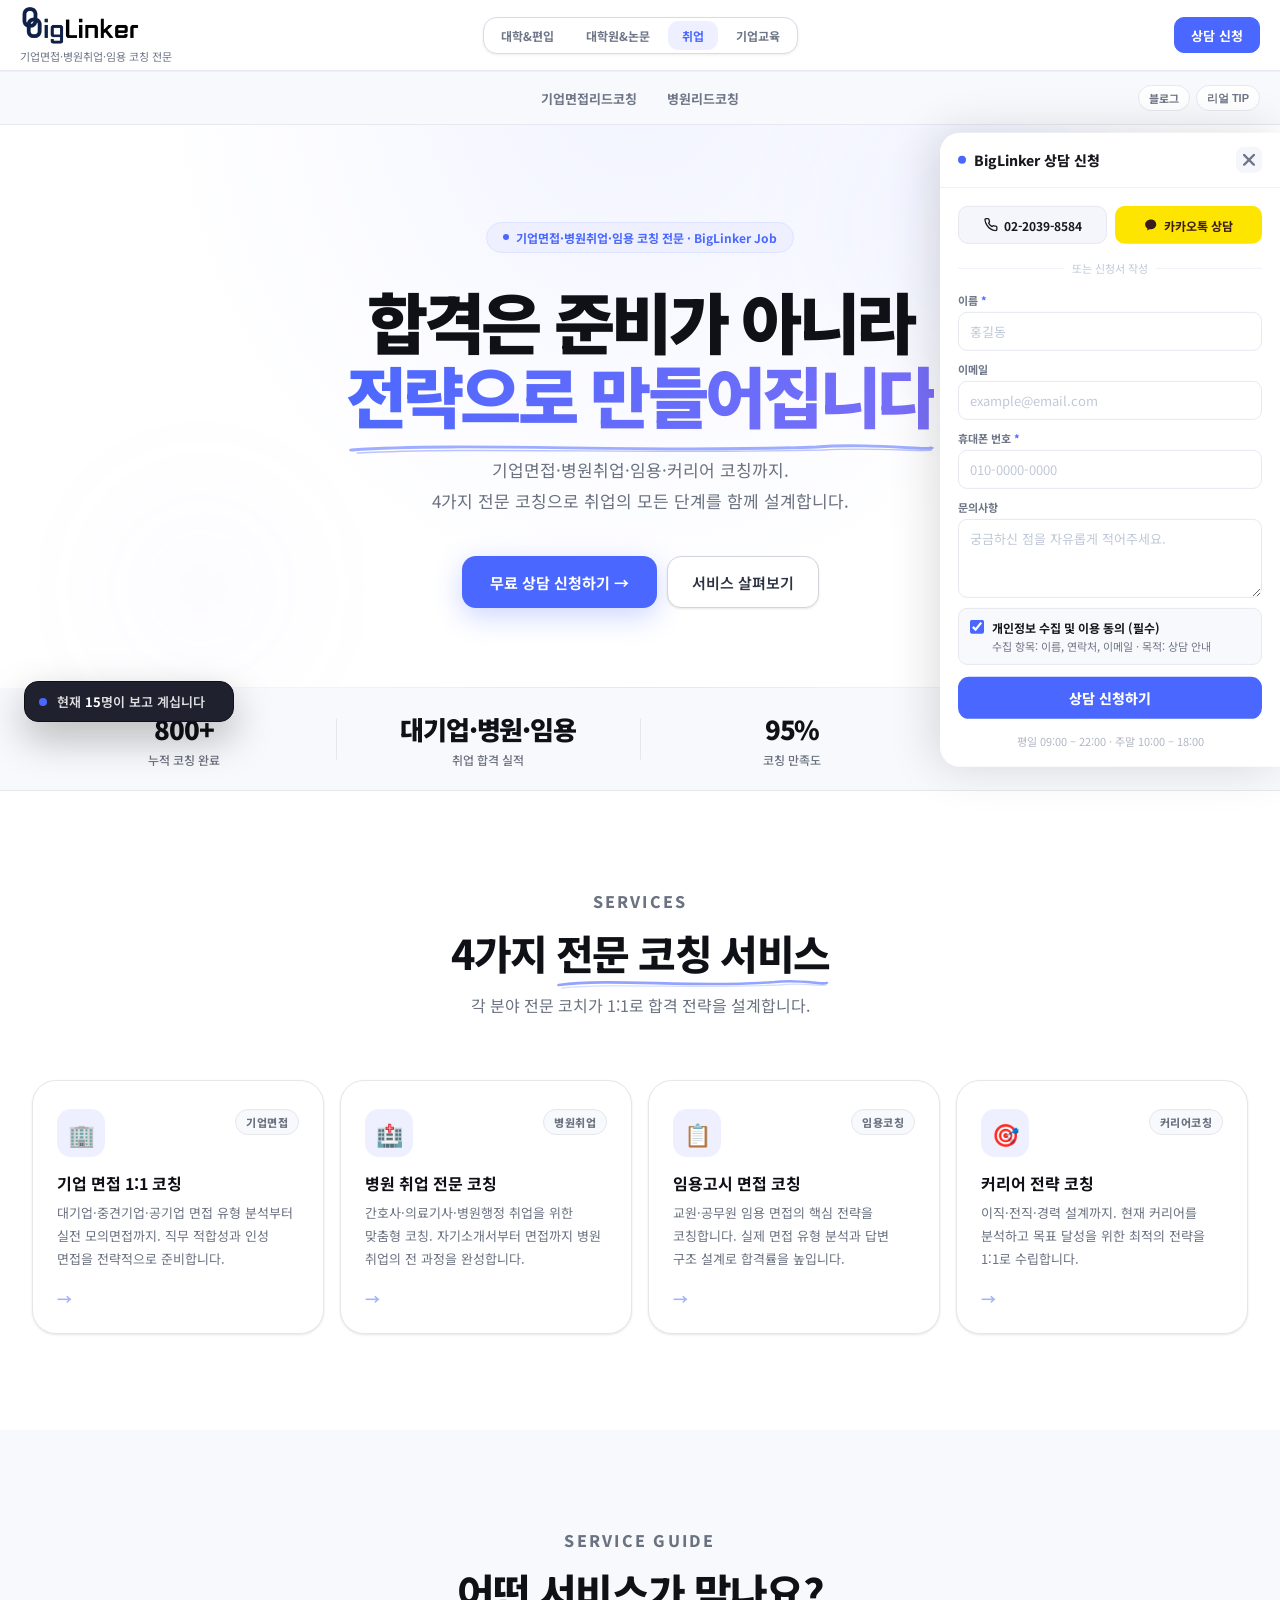
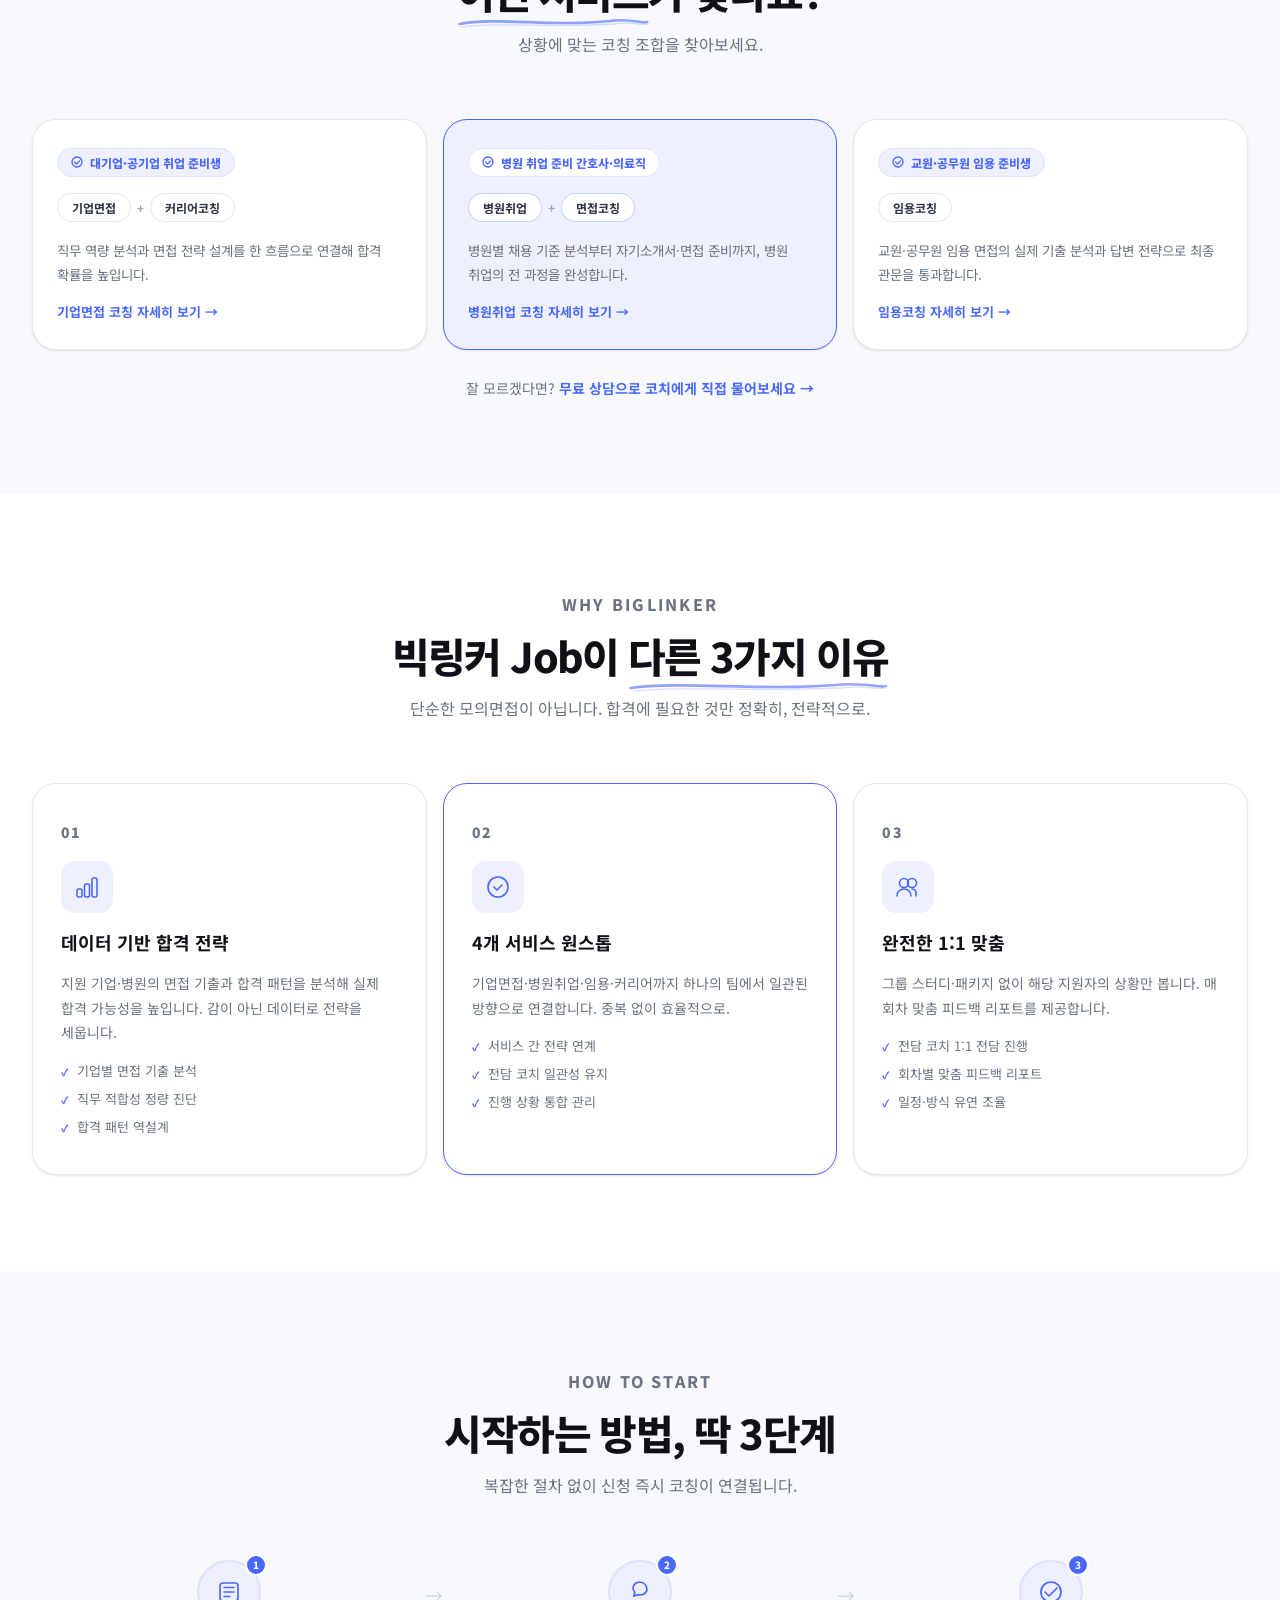
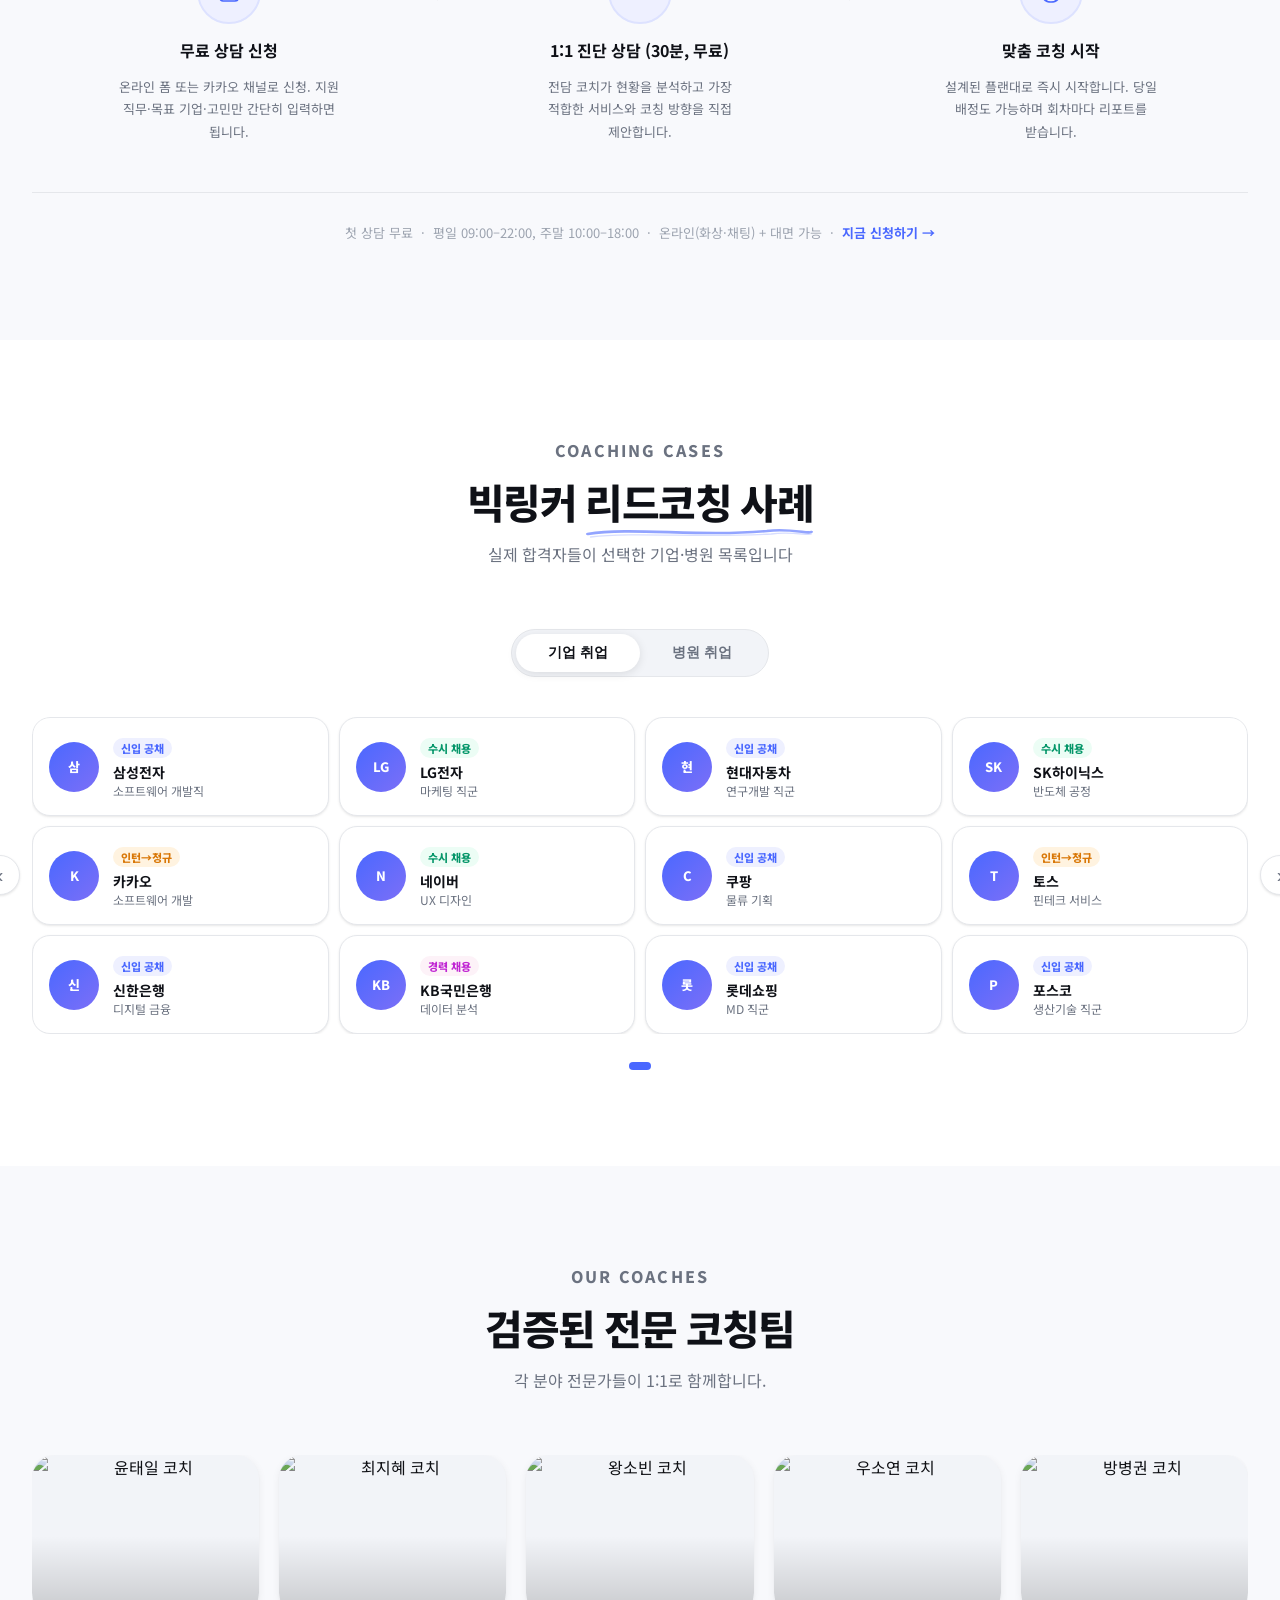
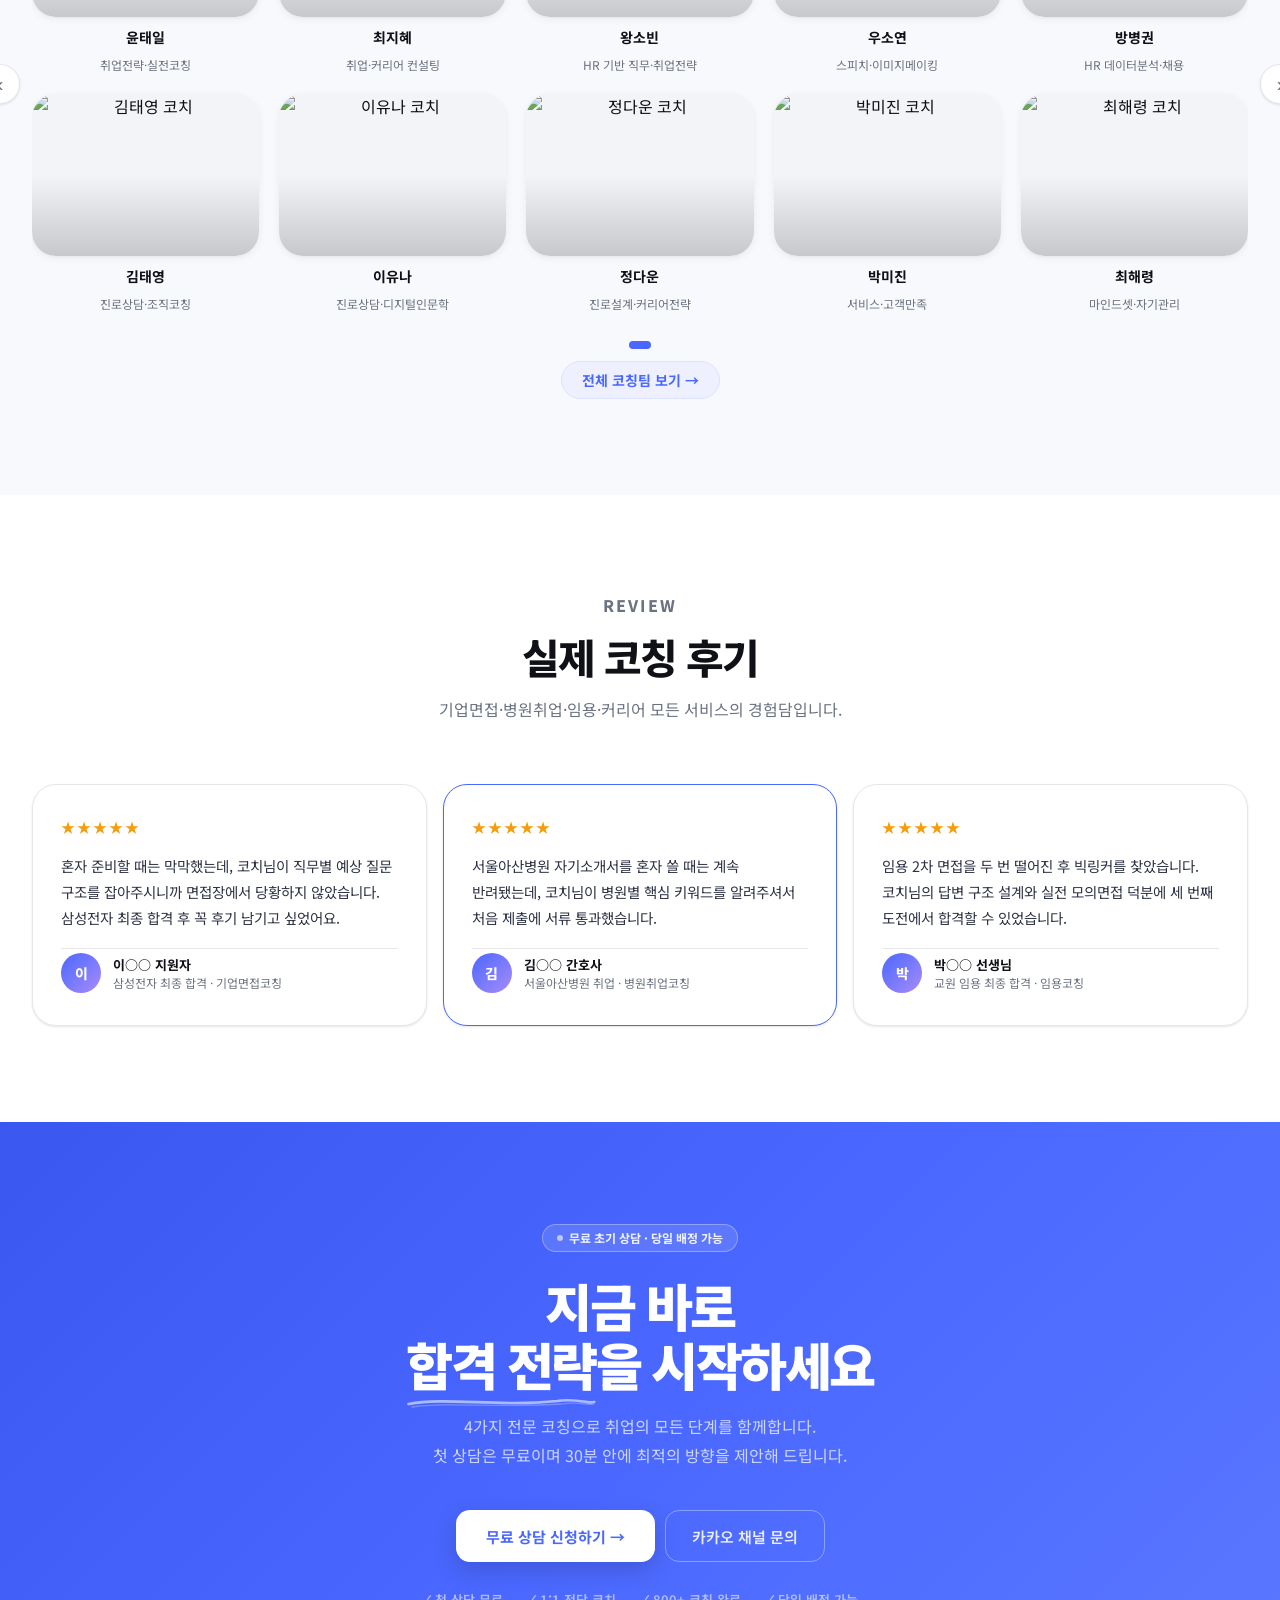
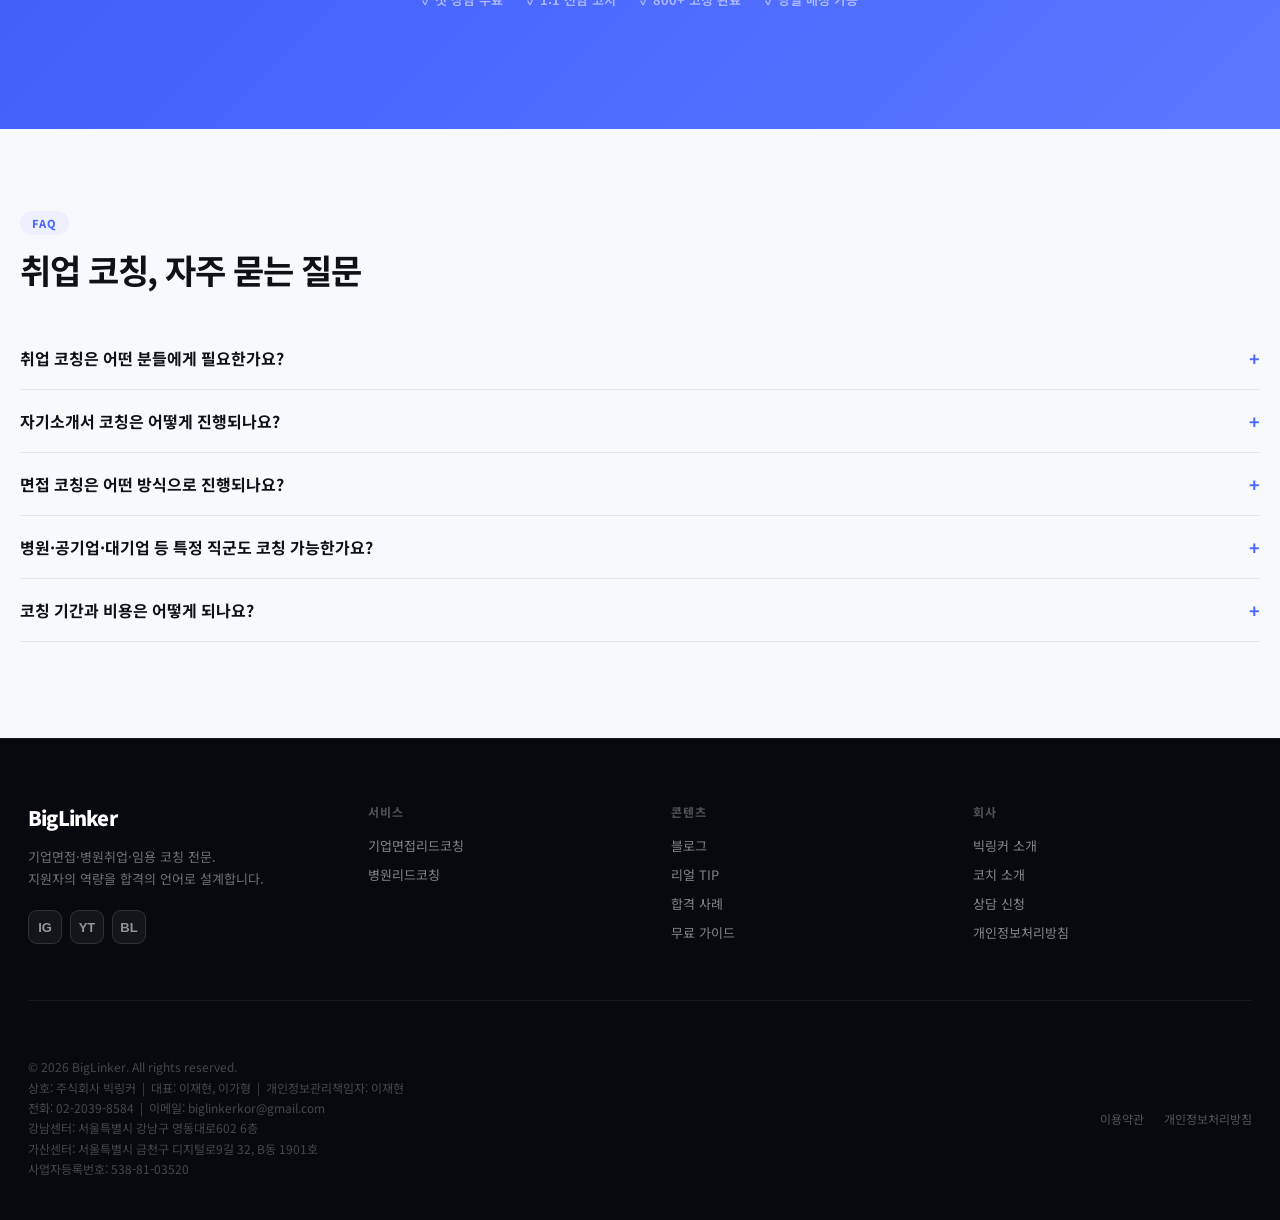
==== commit cc9b731d: "feat: update coaches to full 29-person list" ====
--- a/index.html
+++ b/index.html
@@ -441,7 +441,7 @@
   {"@context":"https://schema.org","@type":"FAQPage","mainEntity":[{"@type":"Question","name":"취업 코칭은 어떤 분들에게 필요한가요?","acceptedAnswer":{"@type":"Answer","text":"취업을 앞둔 대학생·졸업생, 이직을 준비하는 직장인 모두에게 필요합니다. 자기소개서·직무 역량 강화·면접 실전 준비까지 1:1 맞춤 코칭으로 목표 기업 합격을 지원합니다."}},{"@type":"Question","name":"자기소개서 코칭은 어떻게 진행되나요?","acceptedAnswer":{"@type":"Answer","text":"지원자의 경험·역량·가치관을 바탕으로 목표 기업의 채용 기준에 맞는 자기소개서를 완성합니다. 초안 작성→강점 발굴→반복 첨삭→최종 교정 단계로 진행되며, 기업별 맞춤 버전도 제작합니다."}},{"@type":"Question","name":"면접 코칭은 어떤 방식으로 진행되나요?","acceptedAnswer":{"@type":"Answer","text":"목표 기업의 면접 유형(인성·직무·임원·PT 면접 등)을 분석하고, 기출 문항 기반 모의면접을 반복 진행합니다. 답변 구조·표정·태도 전반에 걸쳐 실전형 피드백을 제공합니다."}},{"@type":"Question","name":"병원·공기업·대기업 등 특정 직군도 코칭 가능한가요?","acceptedAnswer":{"@type":"Answer","text":"네, 가능합니다. 병원 취업, 공기업 NCS, 대기업 공채, 스타트업 포트폴리오 등 직군·기업 유형별로 전문 코치가 배정됩니다. 상담 시 목표 직군을 알려주시면 최적의 코치를 연결해 드립니다."}},{"@type":"Question","name":"코칭 기간과 비용은 어떻게 되나요?","acceptedAnswer":{"@type":"Answer","text":"단기(1개월)부터 장기(3~6개월) 패키지까지 다양하게 준비되어 있습니다. 자기소개서 단건 첨삭부터 면접+서류 종합 패키지까지 목적에 따라 선택 가능합니다. 무료 상담 후 맞춤 플랜을 안내해 드립니다."}}]}
   </script>
   <script type="application/ld+json">
-  {"@context":"https://schema.org","@type":"ItemList","name":"빅링커 전문 코치진","itemListElement":[{"@type":"ListItem","position":1,"item":{"@type":"Person","name":"윤태일","jobTitle":"취업전략·실전면접 코치","worksFor":{"@type":"Organization","name":"빅링커","url":"https://gobiglinker.com"}}},{"@type":"ListItem","position":2,"item":{"@type":"Person","name":"최지혜","jobTitle":"취업·커리어 컨설팅 코치","worksFor":{"@type":"Organization","name":"빅링커","url":"https://gobiglinker.com"}}},{"@type":"ListItem","position":3,"item":{"@type":"Person","name":"왕소빈","jobTitle":"HR 기반 직무·취업전략 코치","worksFor":{"@type":"Organization","name":"빅링커","url":"https://gobiglinker.com"}}},{"@type":"ListItem","position":4,"item":{"@type":"Person","name":"방병권","jobTitle":"HR 데이터분석·채용 전문 코치","worksFor":{"@type":"Organization","name":"빅링커","url":"https://gobiglinker.com"}}},{"@type":"ListItem","position":5,"item":{"@type":"Person","name":"정다운","jobTitle":"진로설계·커리어전략 코치","worksFor":{"@type":"Organization","name":"빅링커","url":"https://gobiglinker.com"}}}]}
+  {"@context":"https://schema.org","@type":"ItemList","name":"빅링커 전문 코치진","itemListElement":[{"@type":"ListItem","position":1,"item":{"@type":"Person","name":"김귀연","jobTitle":"유아교육·아동발달 코치","worksFor":{"@type":"Organization","name":"빅링커","url":"https://gobiglinker.com"}}},{"@type":"ListItem","position":2,"item":{"@type":"Person","name":"김용순","jobTitle":"국제정치·북한연구 코치","worksFor":{"@type":"Organization","name":"빅링커","url":"https://gobiglinker.com"}}},{"@type":"ListItem","position":3,"item":{"@type":"Person","name":"김재환","jobTitle":"조직문화·리더십 코치","worksFor":{"@type":"Organization","name":"빅링커","url":"https://gobiglinker.com"}}},{"@type":"ListItem","position":4,"item":{"@type":"Person","name":"김태영","jobTitle":"진로상담·조직코칭 코치","worksFor":{"@type":"Organization","name":"빅링커","url":"https://gobiglinker.com"}}},{"@type":"ListItem","position":5,"item":{"@type":"Person","name":"김희상","jobTitle":"IT·블록체인 코치","worksFor":{"@type":"Organization","name":"빅링커","url":"https://gobiglinker.com"}}},{"@type":"ListItem","position":6,"item":{"@type":"Person","name":"박미진","jobTitle":"서비스·고객만족 코치","worksFor":{"@type":"Organization","name":"빅링커","url":"https://gobiglinker.com"}}},{"@type":"ListItem","position":7,"item":{"@type":"Person","name":"방병권","jobTitle":"HR 데이터분석·채용 코치","worksFor":{"@type":"Organization","name":"빅링커","url":"https://gobiglinker.com"}}},{"@type":"ListItem","position":8,"item":{"@type":"Person","name":"박일용","jobTitle":"운동처방·웰니스 코치","worksFor":{"@type":"Organization","name":"빅링커","url":"https://gobiglinker.com"}}},{"@type":"ListItem","position":9,"item":{"@type":"Person","name":"신혜림","jobTitle":"화장품산업교육·시니어심리 코치","worksFor":{"@type":"Organization","name":"빅링커","url":"https://gobiglinker.com"}}},{"@type":"ListItem","position":10,"item":{"@type":"Person","name":"안세영","jobTitle":"비즈니스전략·지속가능경영 코치","worksFor":{"@type":"Organization","name":"빅링커","url":"https://gobiglinker.com"}}},{"@type":"ListItem","position":11,"item":{"@type":"Person","name":"안희수","jobTitle":"강점코칭·예술인문학 코치","worksFor":{"@type":"Organization","name":"빅링커","url":"https://gobiglinker.com"}}},{"@type":"ListItem","position":12,"item":{"@type":"Person","name":"왕소빈","jobTitle":"HR 기반 직무·취업전략 코치","worksFor":{"@type":"Organization","name":"빅링커","url":"https://gobiglinker.com"}}},{"@type":"ListItem","position":13,"item":{"@type":"Person","name":"우소연","jobTitle":"스피치·이미지메이킹 코치","worksFor":{"@type":"Organization","name":"빅링커","url":"https://gobiglinker.com"}}},{"@type":"ListItem","position":14,"item":{"@type":"Person","name":"유예림","jobTitle":"중국어교육·문화언어학 코치","worksFor":{"@type":"Organization","name":"빅링커","url":"https://gobiglinker.com"}}},{"@type":"ListItem","position":15,"item":{"@type":"Person","name":"유장현","jobTitle":"조직개발·리더십컨설팅 코치","worksFor":{"@type":"Organization","name":"빅링커","url":"https://gobiglinker.com"}}},{"@type":"ListItem","position":16,"item":{"@type":"Person","name":"윤태일","jobTitle":"취업전략·실전코칭 코치","worksFor":{"@type":"Organization","name":"빅링커","url":"https://gobiglinker.com"}}},{"@type":"ListItem","position":17,"item":{"@type":"Person","name":"이유나","jobTitle":"진로상담·디지털인문학 코치","worksFor":{"@type":"Organization","name":"빅링커","url":"https://gobiglinker.com"}}},{"@type":"ListItem","position":18,"item":{"@type":"Person","name":"이은선","jobTitle":"조직문화·커뮤니케이션 코치","worksFor":{"@type":"Organization","name":"빅링커","url":"https://gobiglinker.com"}}},{"@type":"ListItem","position":19,"item":{"@type":"Person","name":"이주노","jobTitle":"UX·데이터 시각화 코치","worksFor":{"@type":"Organization","name":"빅링커","url":"https://gobiglinker.com"}}},{"@type":"ListItem","position":20,"item":{"@type":"Person","name":"이현주","jobTitle":"예술인문학 코치","worksFor":{"@type":"Organization","name":"빅링커","url":"https://gobiglinker.com"}}},{"@type":"ListItem","position":21,"item":{"@type":"Person","name":"정다운","jobTitle":"진로설계·커리어전략 코치","worksFor":{"@type":"Organization","name":"빅링커","url":"https://gobiglinker.com"}}},{"@type":"ListItem","position":22,"item":{"@type":"Person","name":"정종우","jobTitle":"산업안전·조직관리 코치","worksFor":{"@type":"Organization","name":"빅링커","url":"https://gobiglinker.com"}}},{"@type":"ListItem","position":23,"item":{"@type":"Person","name":"정지혜","jobTitle":"관광·외식 운영 및 진로지도 코치","worksFor":{"@type":"Organization","name":"빅링커","url":"https://gobiglinker.com"}}},{"@type":"ListItem","position":24,"item":{"@type":"Person","name":"전성은","jobTitle":"리더십·커뮤니케이션 코치","worksFor":{"@type":"Organization","name":"빅링커","url":"https://gobiglinker.com"}}},{"@type":"ListItem","position":25,"item":{"@type":"Person","name":"전예슬","jobTitle":"수학·MBA·디자인·사회과학 코치","worksFor":{"@type":"Organization","name":"빅링커","url":"https://gobiglinker.com"}}},{"@type":"ListItem","position":26,"item":{"@type":"Person","name":"최지혜","jobTitle":"취업·커리어 컨설팅 코치","worksFor":{"@type":"Organization","name":"빅링커","url":"https://gobiglinker.com"}}},{"@type":"ListItem","position":27,"item":{"@type":"Person","name":"최해령","jobTitle":"마인드셋·자기관리 코치","worksFor":{"@type":"Organization","name":"빅링커","url":"https://gobiglinker.com"}}},{"@type":"ListItem","position":28,"item":{"@type":"Person","name":"Steve Kim","jobTitle":"보딩스쿨·미국유학 전문 코치","worksFor":{"@type":"Organization","name":"빅링커","url":"https://gobiglinker.com"}}},{"@type":"ListItem","position":29,"item":{"@type":"Person","name":"LEAH","jobTitle":"교육학·대학원 코칭 코치","worksFor":{"@type":"Organization","name":"빅링커","url":"https://gobiglinker.com"}}}]}
   </script>
 </head>
 <body>
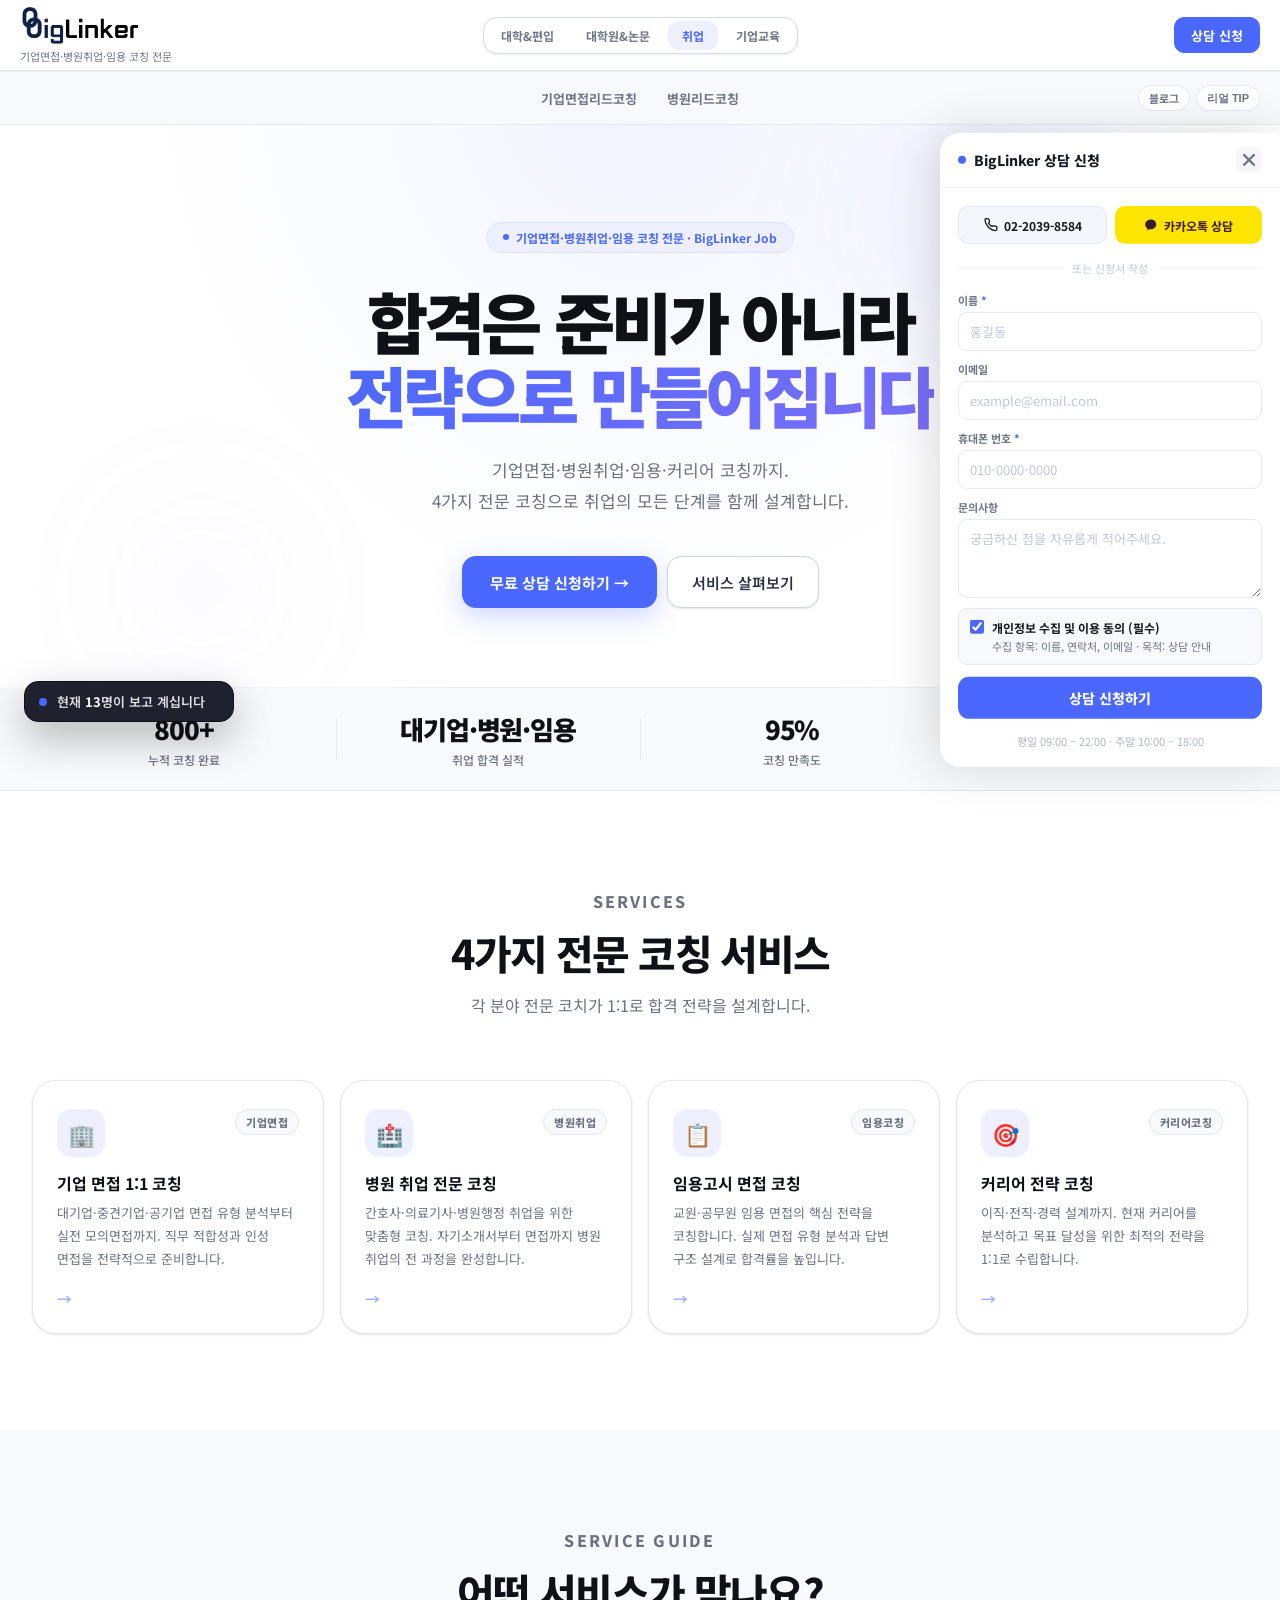
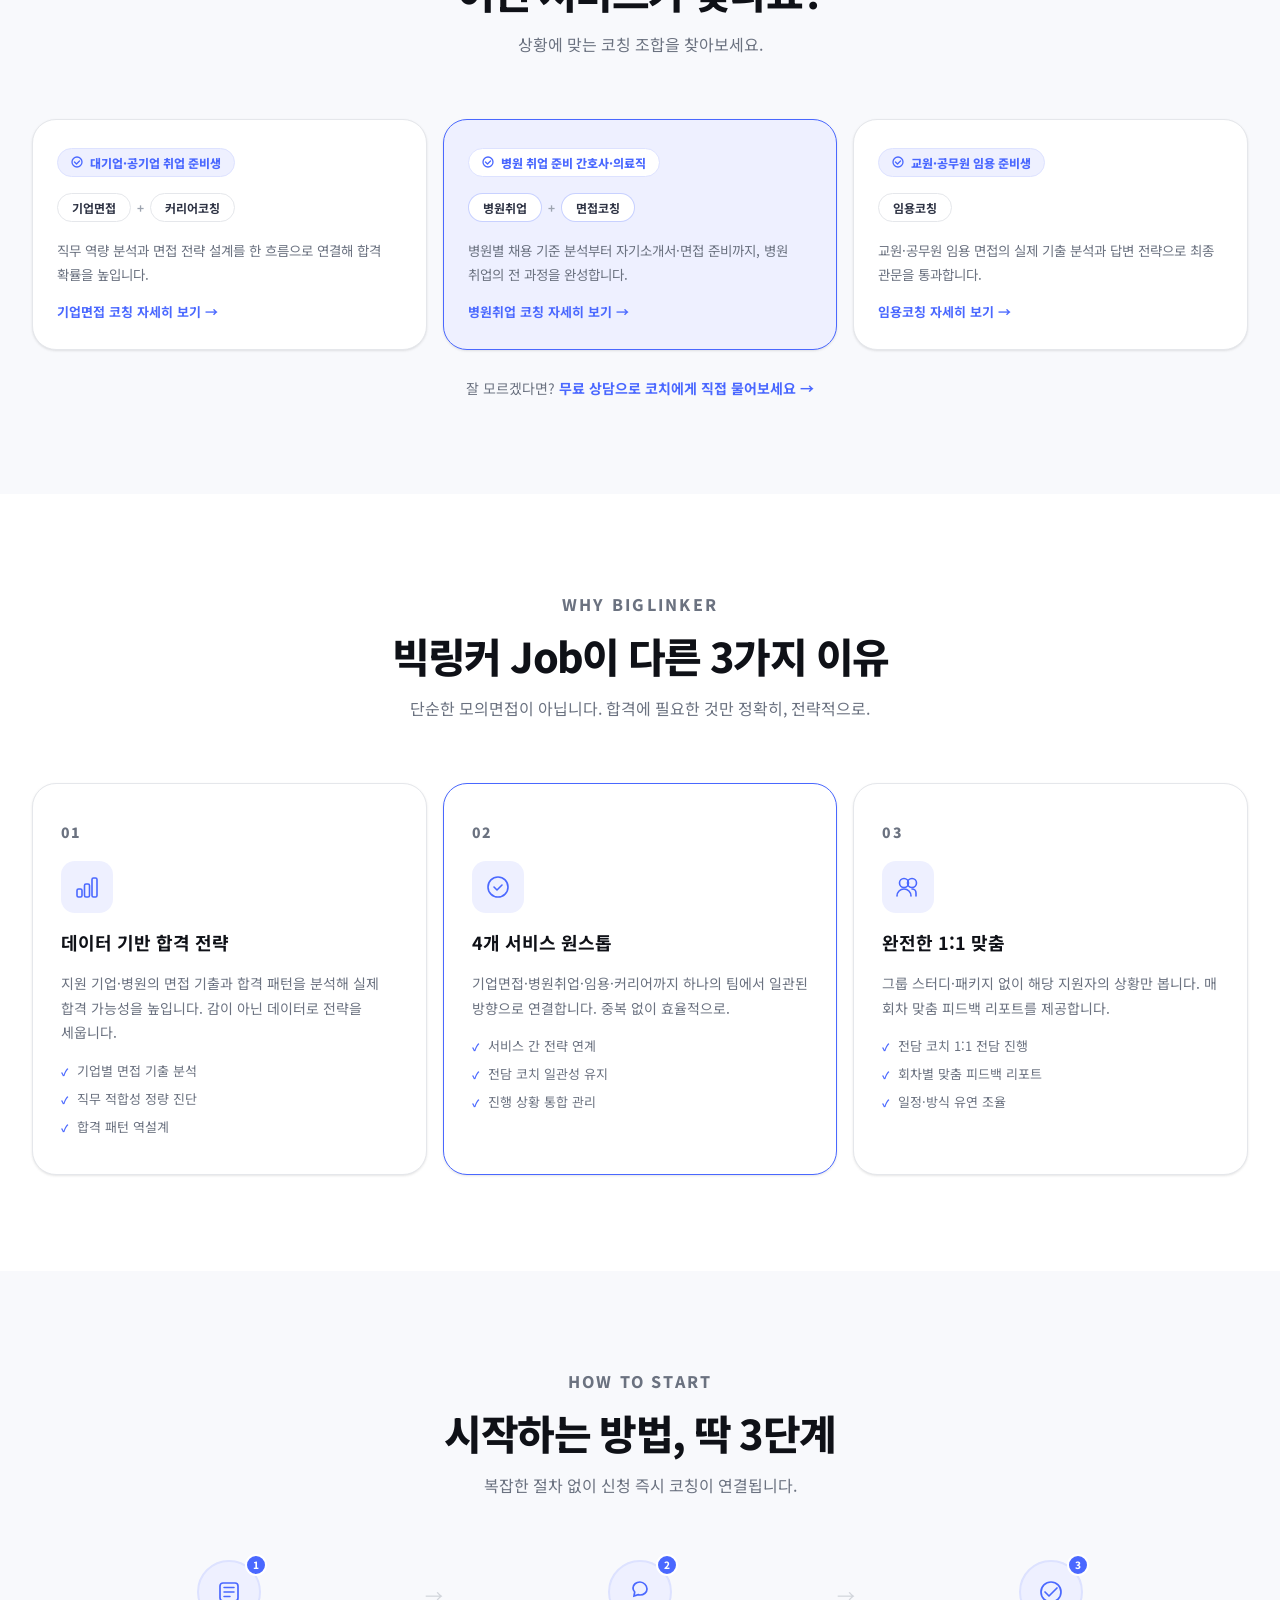
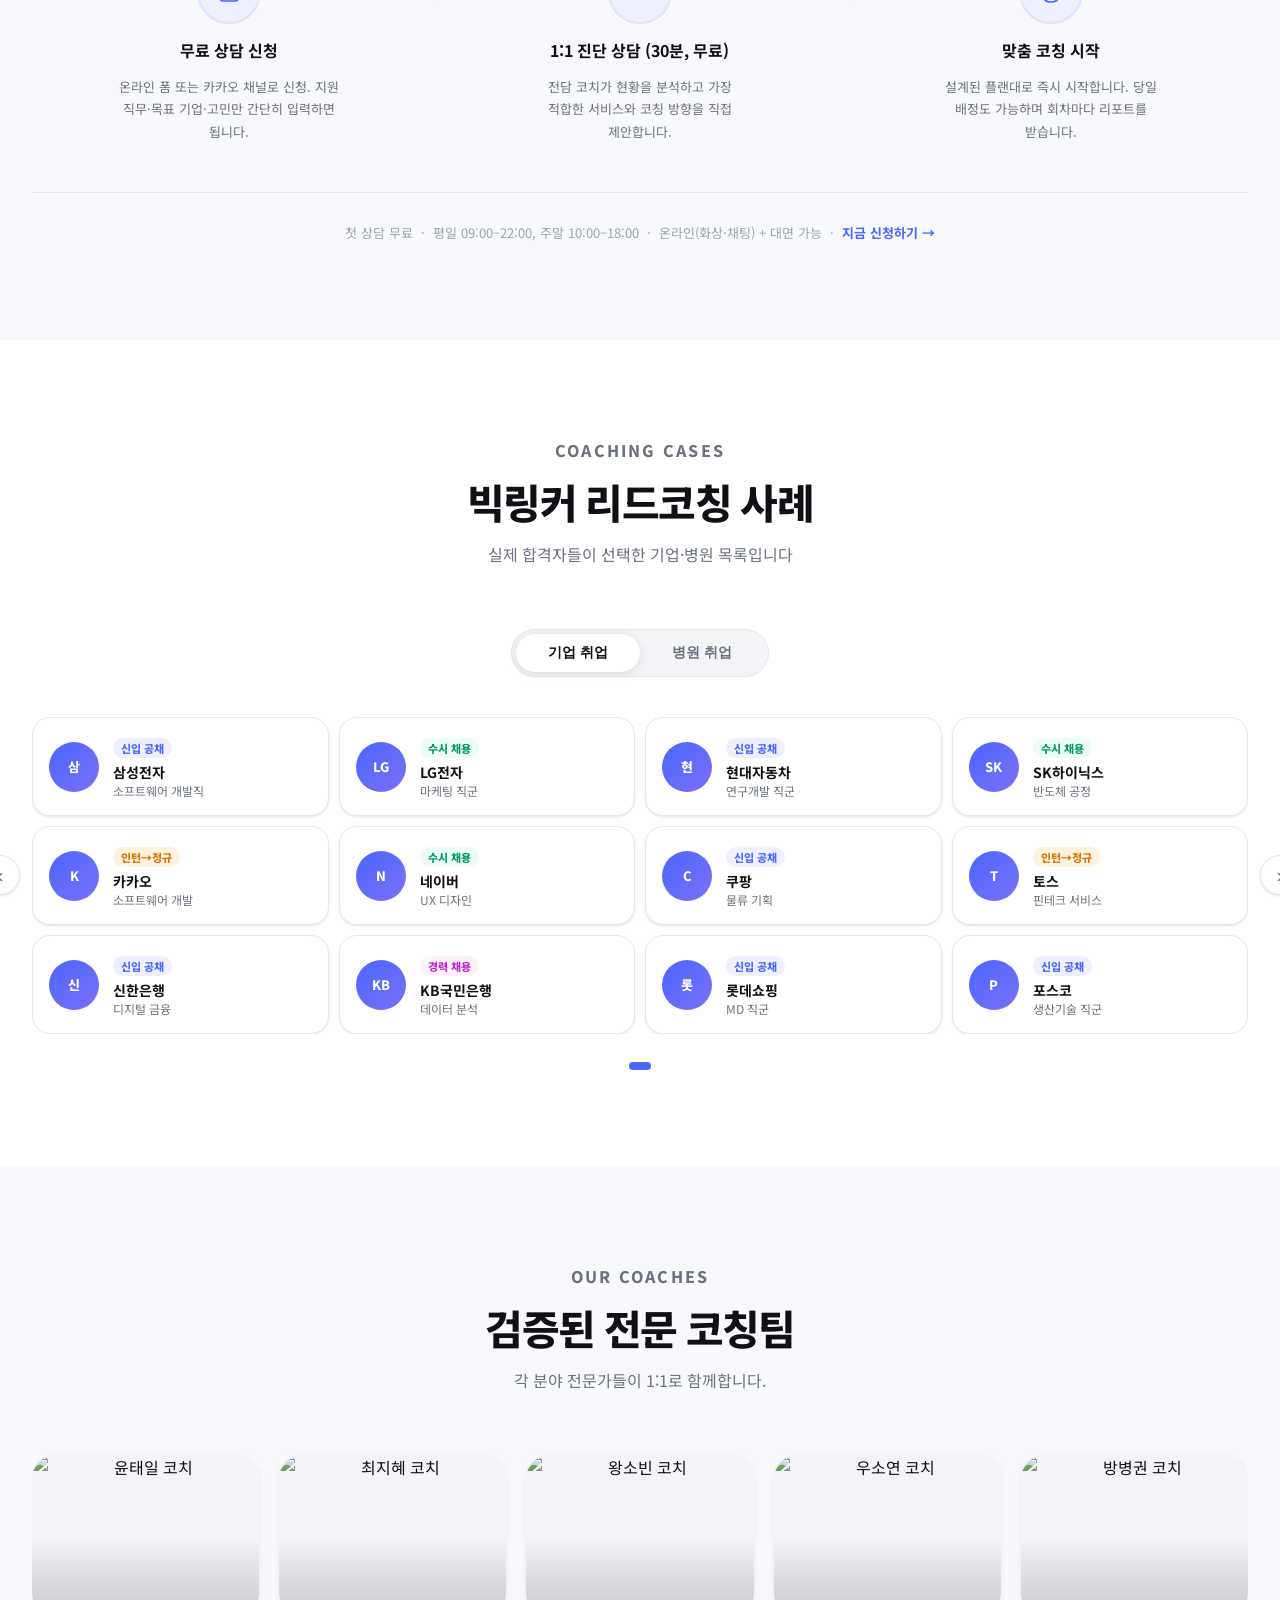
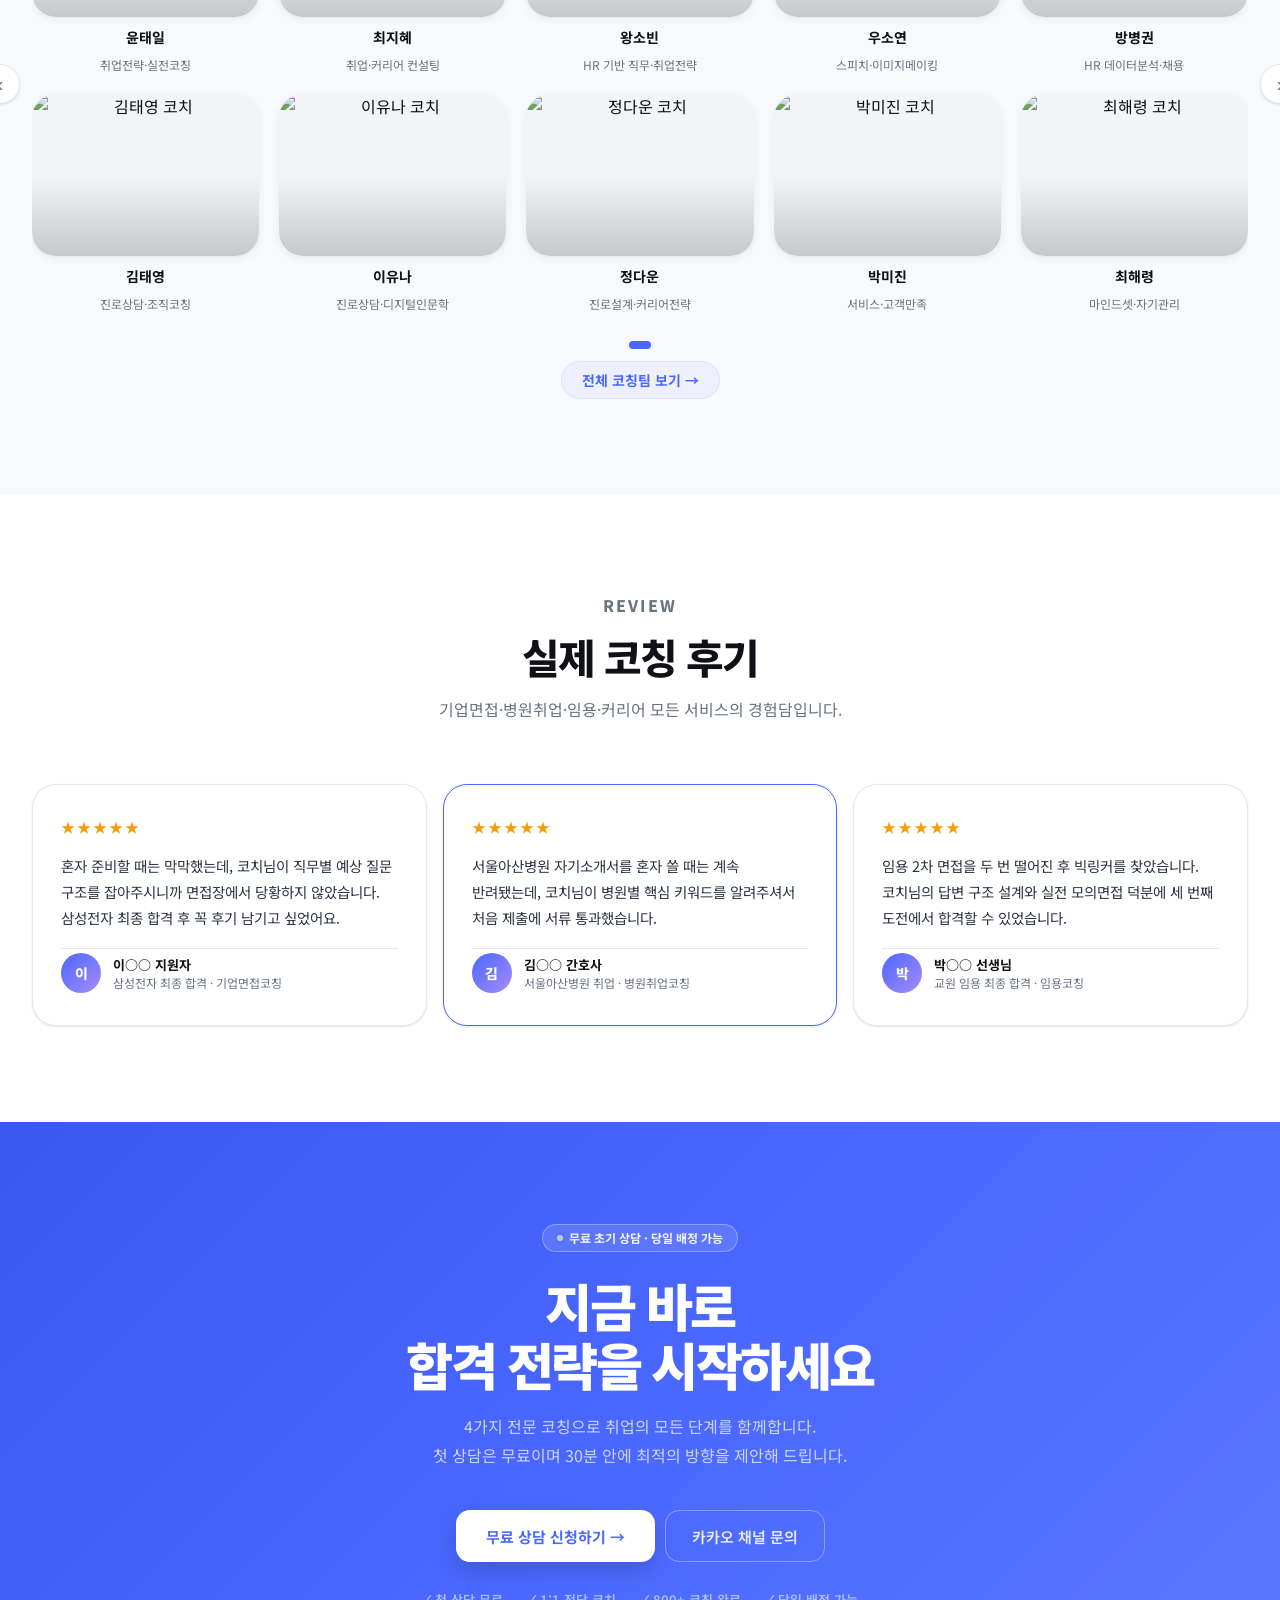
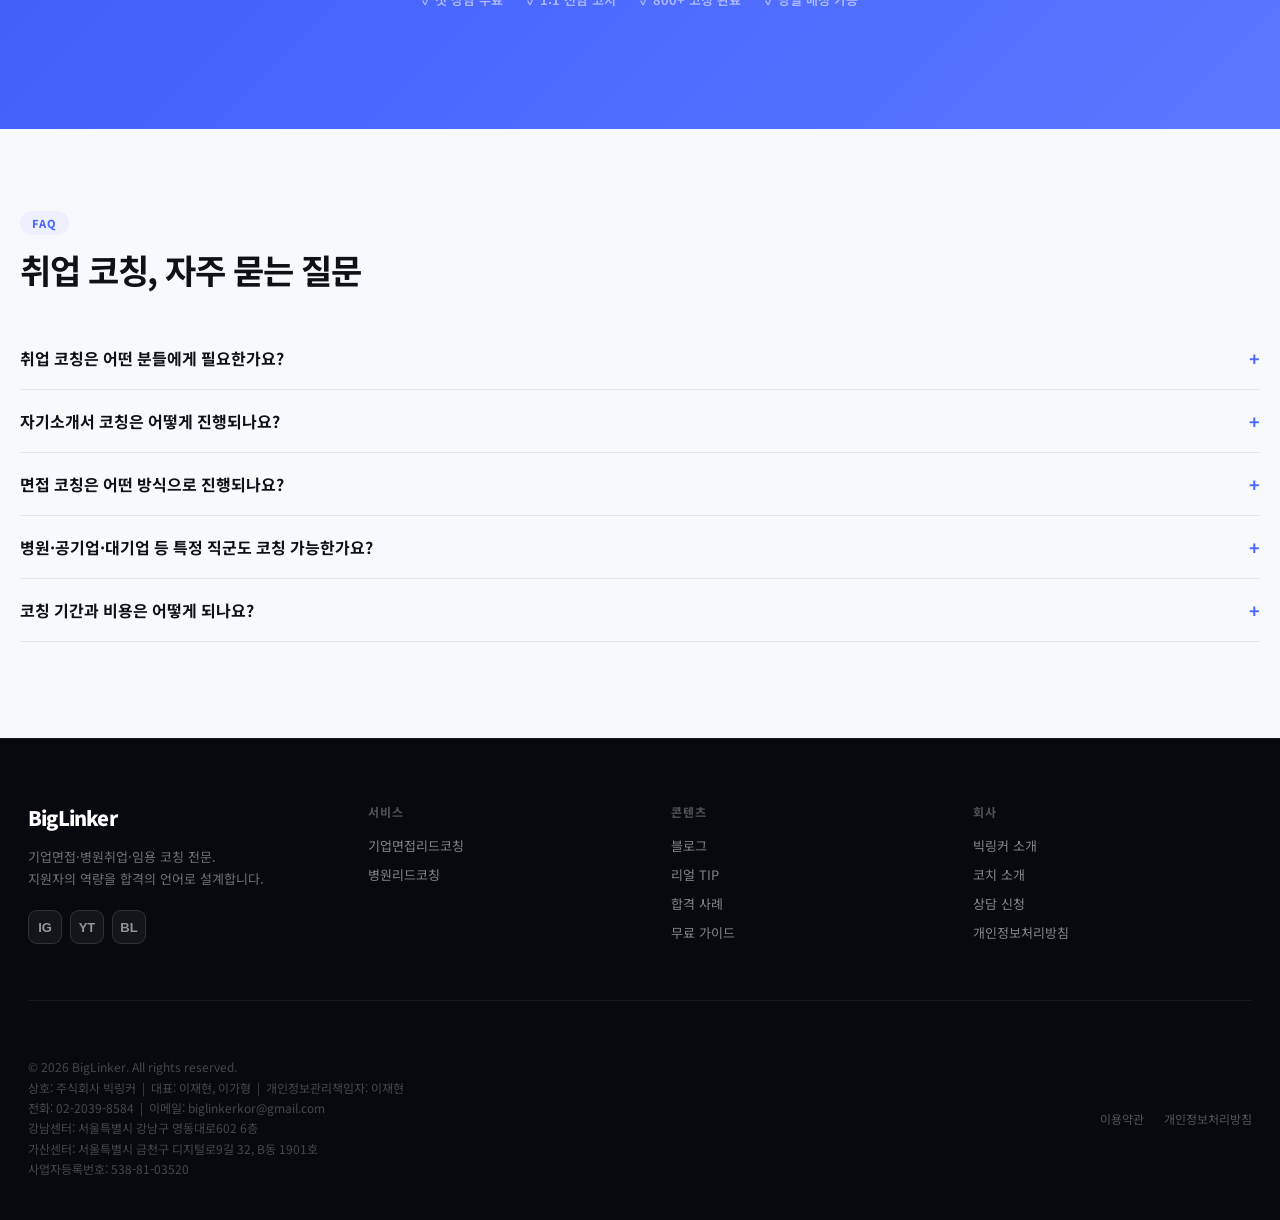
==== commit 57839942: "design: remove decorative wavy SVG underlines from headings" ====
--- a/index.html
+++ b/index.html
@@ -509,7 +509,7 @@
         <span></span>
         기업면접·병원취업·임용 코칭 전문 · BigLinker Job
       </div>
-      <h1 class="load-2">합격은 준비가 아니라<br><em>전략으로 만들어집니다<svg viewBox="0 0 300 16" fill="none" preserveAspectRatio="none"><path d="M3 12 C60 4, 150 15, 240 9 C263 5, 297 12, 298 10" stroke="rgba(127,146,255,0.75)" stroke-width="2.8" stroke-linecap="round" fill="none"/><path d="M6 15 C63 9, 153 16, 243 12 C265 9, 297 14, 298 12" stroke="rgba(74,104,255,0.38)" stroke-width="1.4" stroke-linecap="round" fill="none"/></svg></em></h1>
+      <h1 class="load-2">합격은 준비가 아니라<br><em>전략으로 만들어집니다</em></h1>
       <p class="hero-sub load-3">
         기업면접·병원취업·임용·커리어 코칭까지.<br>
         4가지 전문 코칭으로 취업의 모든 단계를 함께 설계합니다.
@@ -550,7 +550,7 @@
     <div class="wrap">
       <div class="sec-head reveal">
         <p class="sec-eyebrow">SERVICES</p>
-        <h2>4가지 <span class="em">전문 코칭 서비스<svg viewBox="0 0 180 14" fill="none" preserveAspectRatio="none"><path d="M2 10 C36 3, 90 13, 144 7 C160 4, 177 10, 178 8" stroke="rgba(74,104,255,0.6)" stroke-width="2.6" stroke-linecap="round" fill="none"/><path d="M4 13 C38 8, 93 14, 147 10 C162 7, 177 12, 178 10" stroke="rgba(127,146,255,0.3)" stroke-width="1.3" stroke-linecap="round" fill="none"/></svg></span></h2>
+        <h2>4가지 <span class="em">전문 코칭 서비스</span></h2>
         <p>각 분야 전문 코치가 1:1로 합격 전략을 설계합니다.</p>
       </div>
       <div class="service-grid">
@@ -599,7 +599,7 @@
     <div class="wrap">
       <div class="sec-head reveal">
         <p class="sec-eyebrow">SERVICE GUIDE</p>
-        <h2><span class="em">어떤 서비스<svg viewBox="0 0 140 14" fill="none" preserveAspectRatio="none"><path d="M2 10 C28 3, 70 13, 112 7 C126 4, 138 10, 139 8" stroke="rgba(74,104,255,0.6)" stroke-width="2.6" stroke-linecap="round" fill="none"/><path d="M4 13 C30 8, 73 14, 115 10 C128 7, 138 12, 139 10" stroke="rgba(127,146,255,0.3)" stroke-width="1.3" stroke-linecap="round" fill="none"/></svg></span>가 맞나요?</h2>
+        <h2><span class="em">어떤 서비스</span>가 맞나요?</h2>
         <p>상황에 맞는 코칭 조합을 찾아보세요.</p>
       </div>
       <div class="guide-grid">
@@ -652,7 +652,7 @@
     <div class="wrap">
       <div class="sec-head reveal">
         <p class="sec-eyebrow">WHY BIGLINKER</p>
-        <h2>빅링커 Job이 <span class="em">다른 3가지 이유<svg viewBox="0 0 180 14" fill="none" preserveAspectRatio="none"><path d="M2 10 C36 3, 90 13, 144 7 C160 4, 177 10, 178 8" stroke="rgba(74,104,255,0.6)" stroke-width="2.6" stroke-linecap="round" fill="none"/><path d="M4 13 C38 8, 93 14, 147 10 C162 7, 177 12, 178 10" stroke="rgba(127,146,255,0.3)" stroke-width="1.3" stroke-linecap="round" fill="none"/></svg></span></h2>
+        <h2>빅링커 Job이 <span class="em">다른 3가지 이유</span></h2>
         <p>단순한 모의면접이 아닙니다. 합격에 필요한 것만 정확히, 전략적으로.</p>
       </div>
       <div class="why-grid">
@@ -747,7 +747,7 @@
     <div class="wrap">
       <div class="sec-head reveal">
         <p class="sec-eyebrow">COACHING CASES</p>
-        <h2>빅링커 <span class="em">리드코칭 사례<svg viewBox="0 0 160 14" fill="none" preserveAspectRatio="none"><path d="M2 10 C32 3, 80 13, 128 7 C143 4, 158 10, 159 8" stroke="rgba(74,104,255,0.6)" stroke-width="2.6" stroke-linecap="round" fill="none"/><path d="M4 13 C34 8, 83 14, 131 10 C145 7, 158 12, 159 10" stroke="rgba(127,146,255,0.3)" stroke-width="1.3" stroke-linecap="round" fill="none"/></svg></span></h2>
+        <h2>빅링커 <span class="em">리드코칭 사례</span></h2>
         <p>실제 합격자들이 선택한 기업·병원 목록입니다</p>
       </div>
       <div class="cases-tabs reveal">
@@ -843,7 +843,7 @@
           <span style="width:6px;height:6px;border-radius:50%;background:rgba(255,255,255,0.6);display:inline-block;"></span>
           무료 초기 상담 · 당일 배정 가능
         </div>
-        <h2 class="reveal">지금 바로<br><span class="em">합격 전략<svg viewBox="0 0 120 14" fill="none" preserveAspectRatio="none"><path d="M2 10 C24 3, 60 13, 96 7 C107 4, 118 10, 119 8" stroke="rgba(255,255,255,0.55)" stroke-width="2.6" stroke-linecap="round" fill="none"/><path d="M4 13 C26 8, 63 14, 99 10 C109 7, 118 12, 119 10" stroke="rgba(255,255,255,0.25)" stroke-width="1.3" stroke-linecap="round" fill="none"/></svg></span>을 시작하세요</h2>
+        <h2 class="reveal">지금 바로<br><span class="em">합격 전략</span>을 시작하세요</h2>
         <p class="reveal">4가지 전문 코칭으로 취업의 모든 단계를 함께합니다.<br>첫 상담은 무료이며 30분 안에 최적의 방향을 제안해 드립니다.</p>
         <div class="cta-actions reveal">
           <a class="btn-white" href="#">무료 상담 신청하기 →</a>
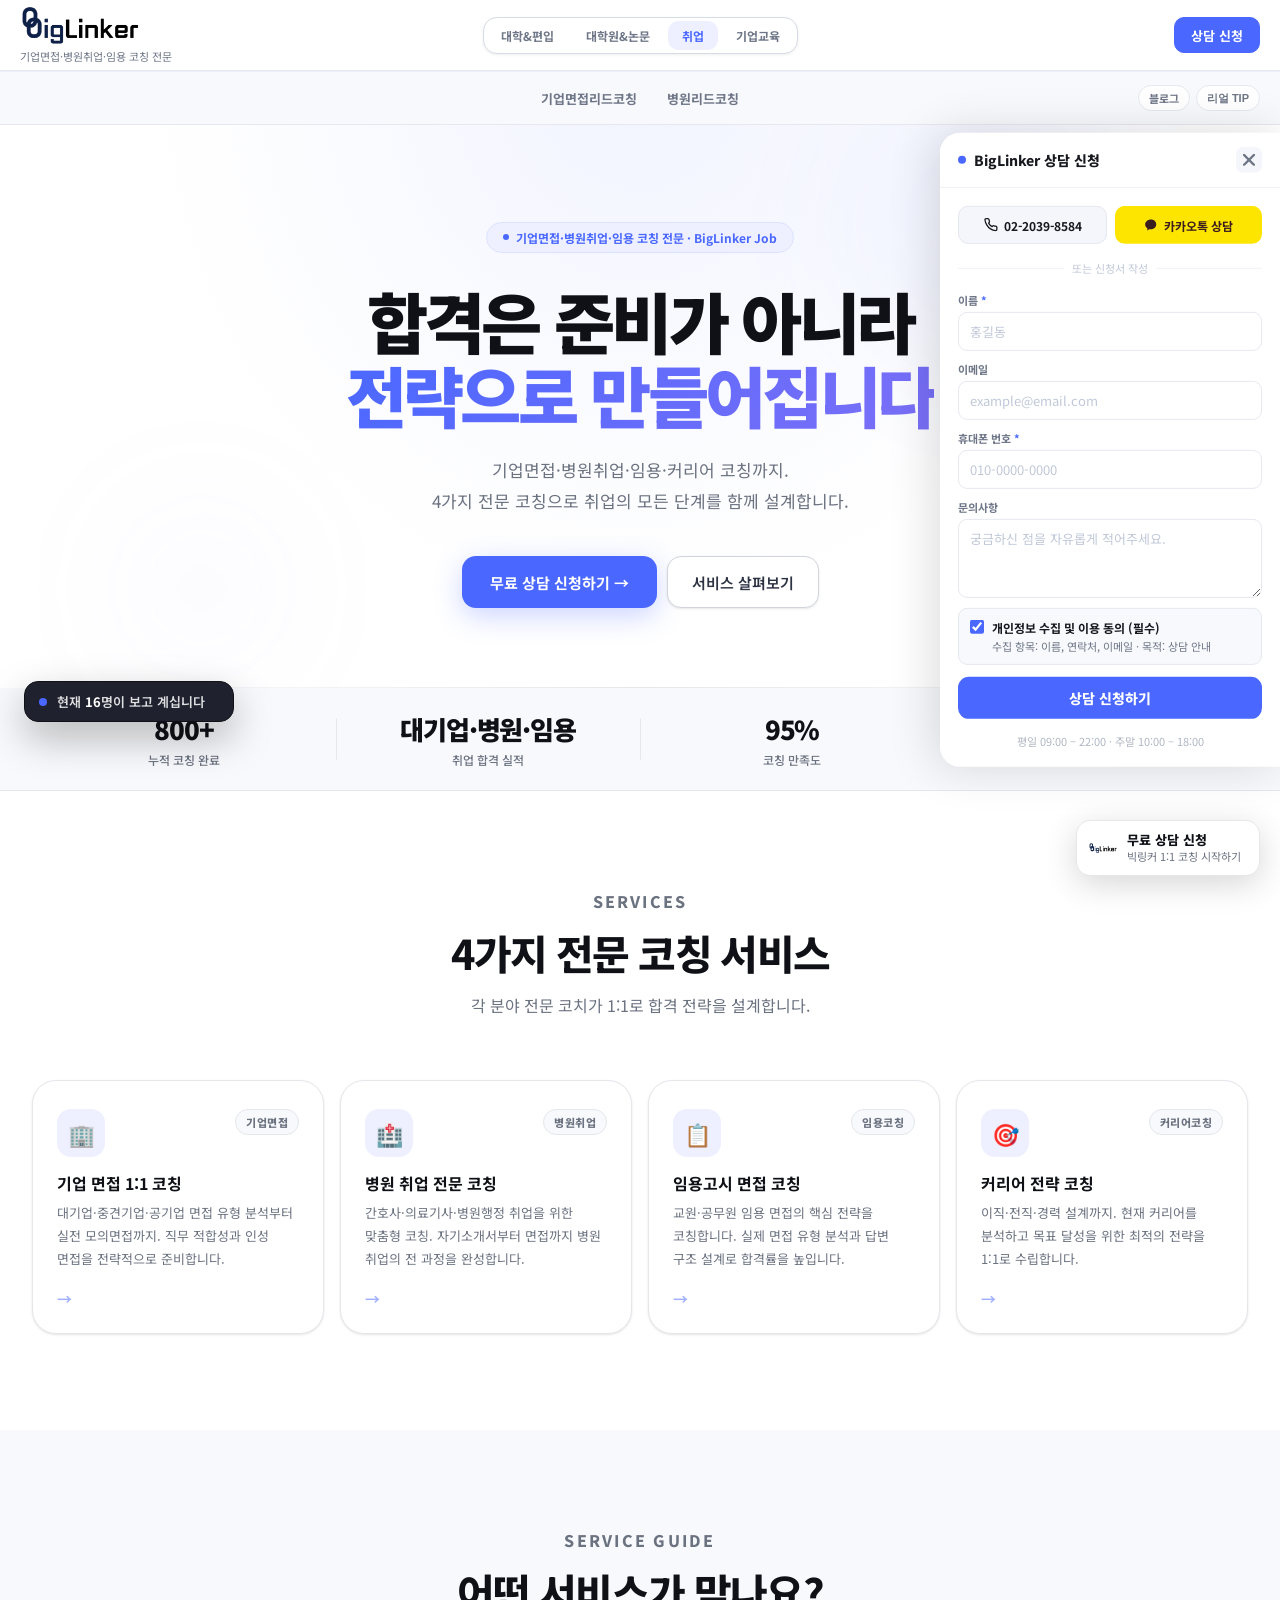
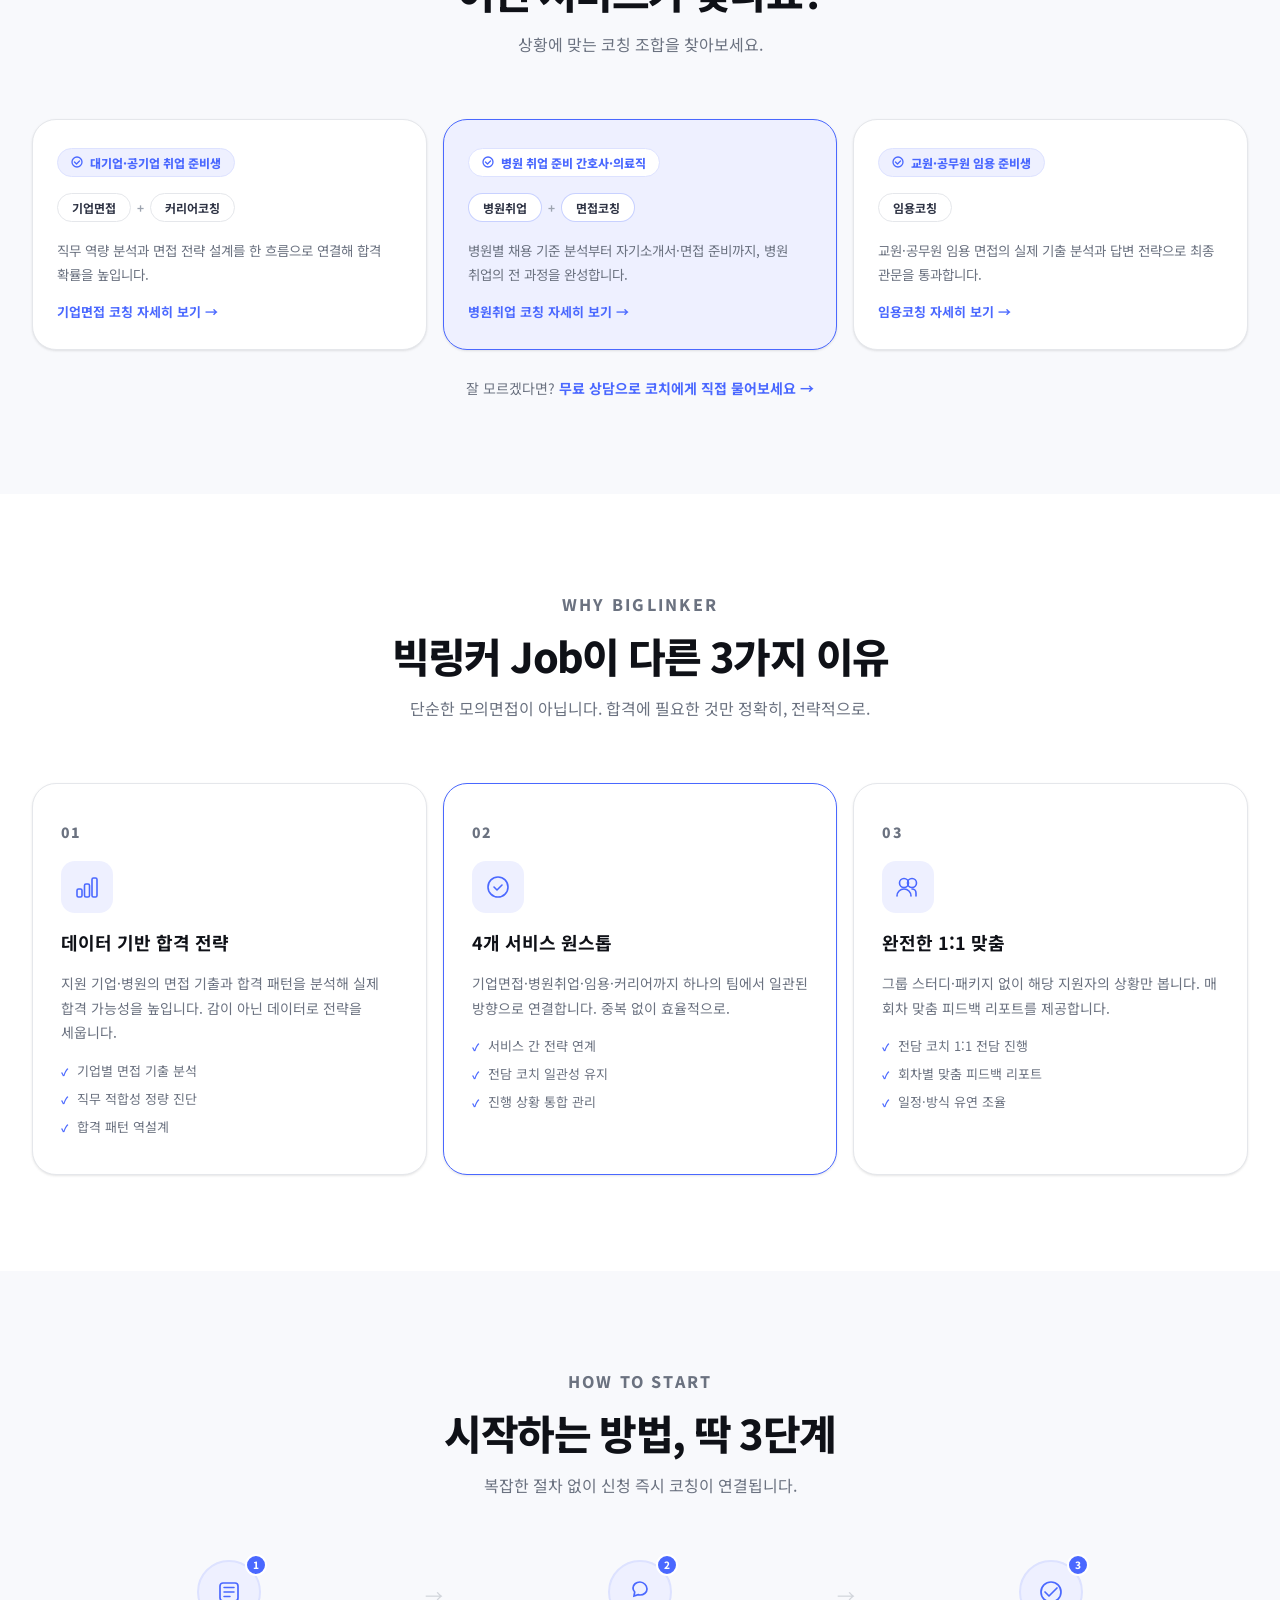
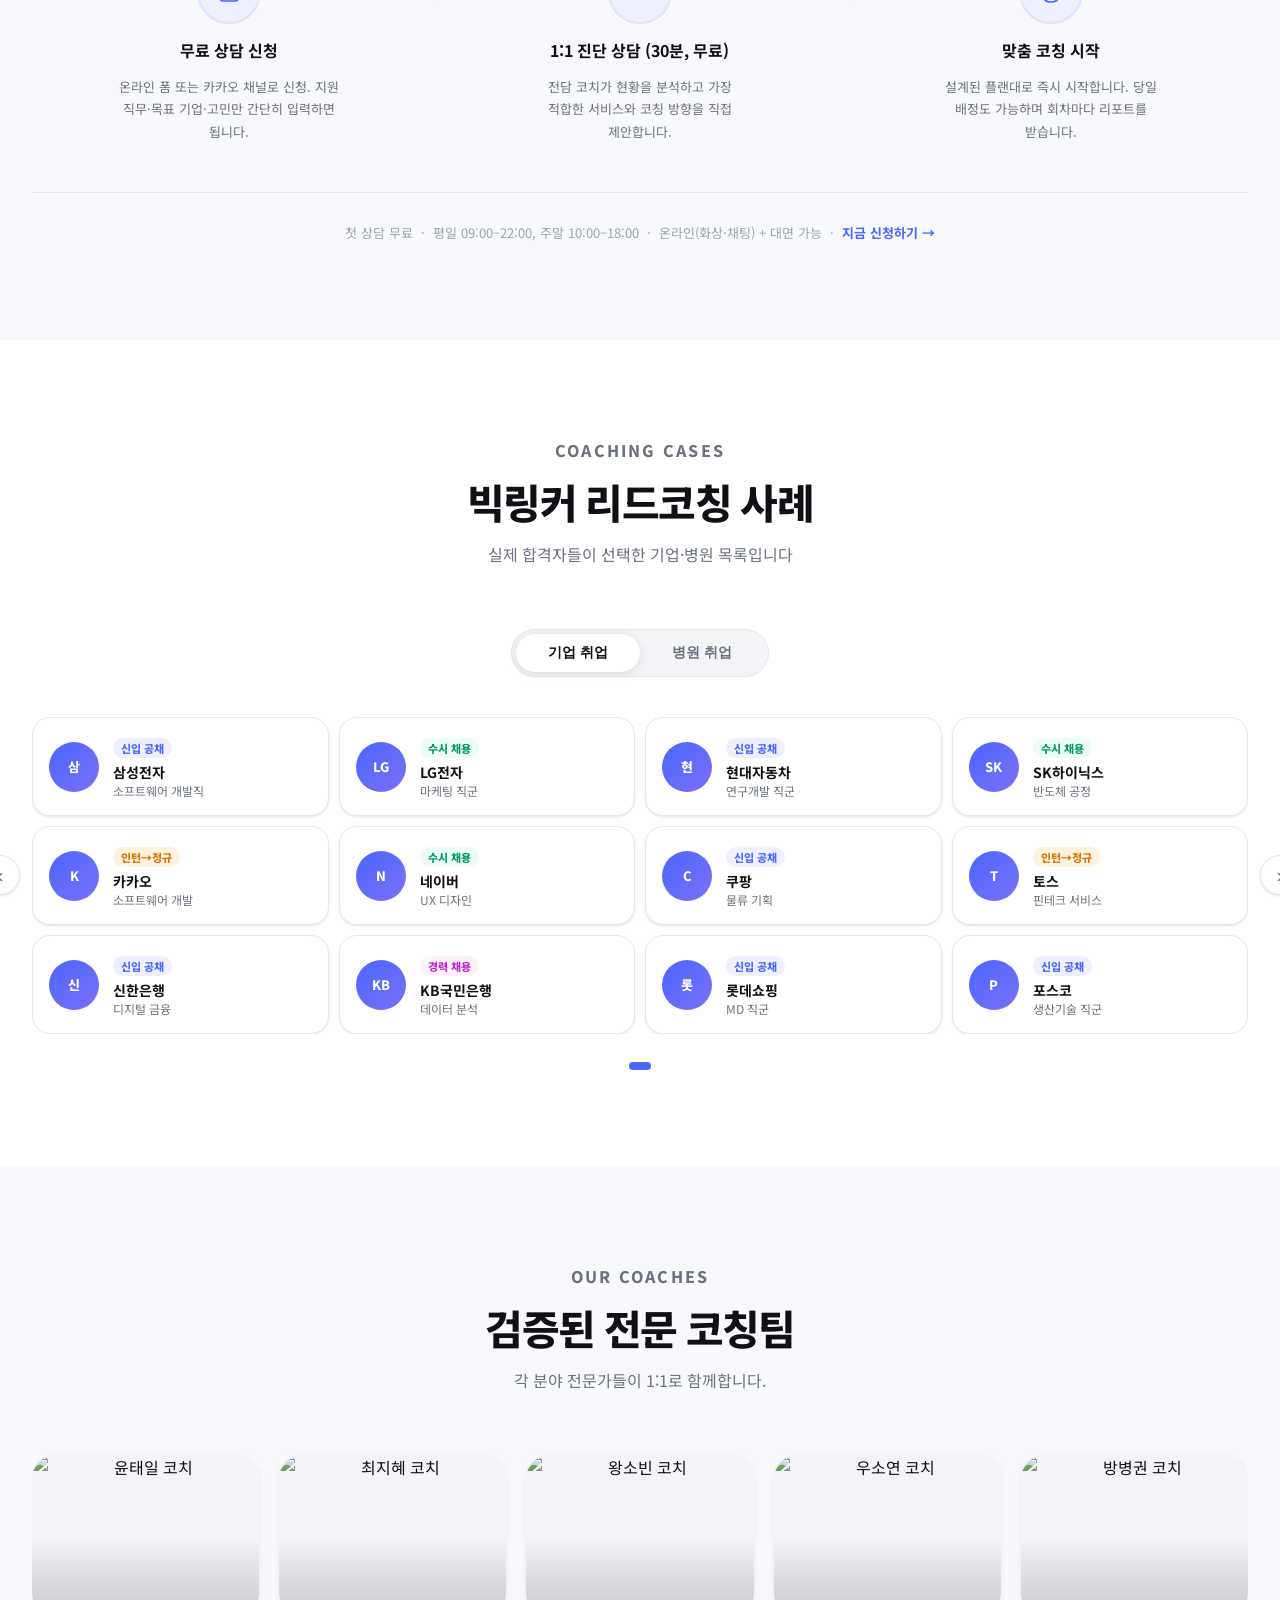
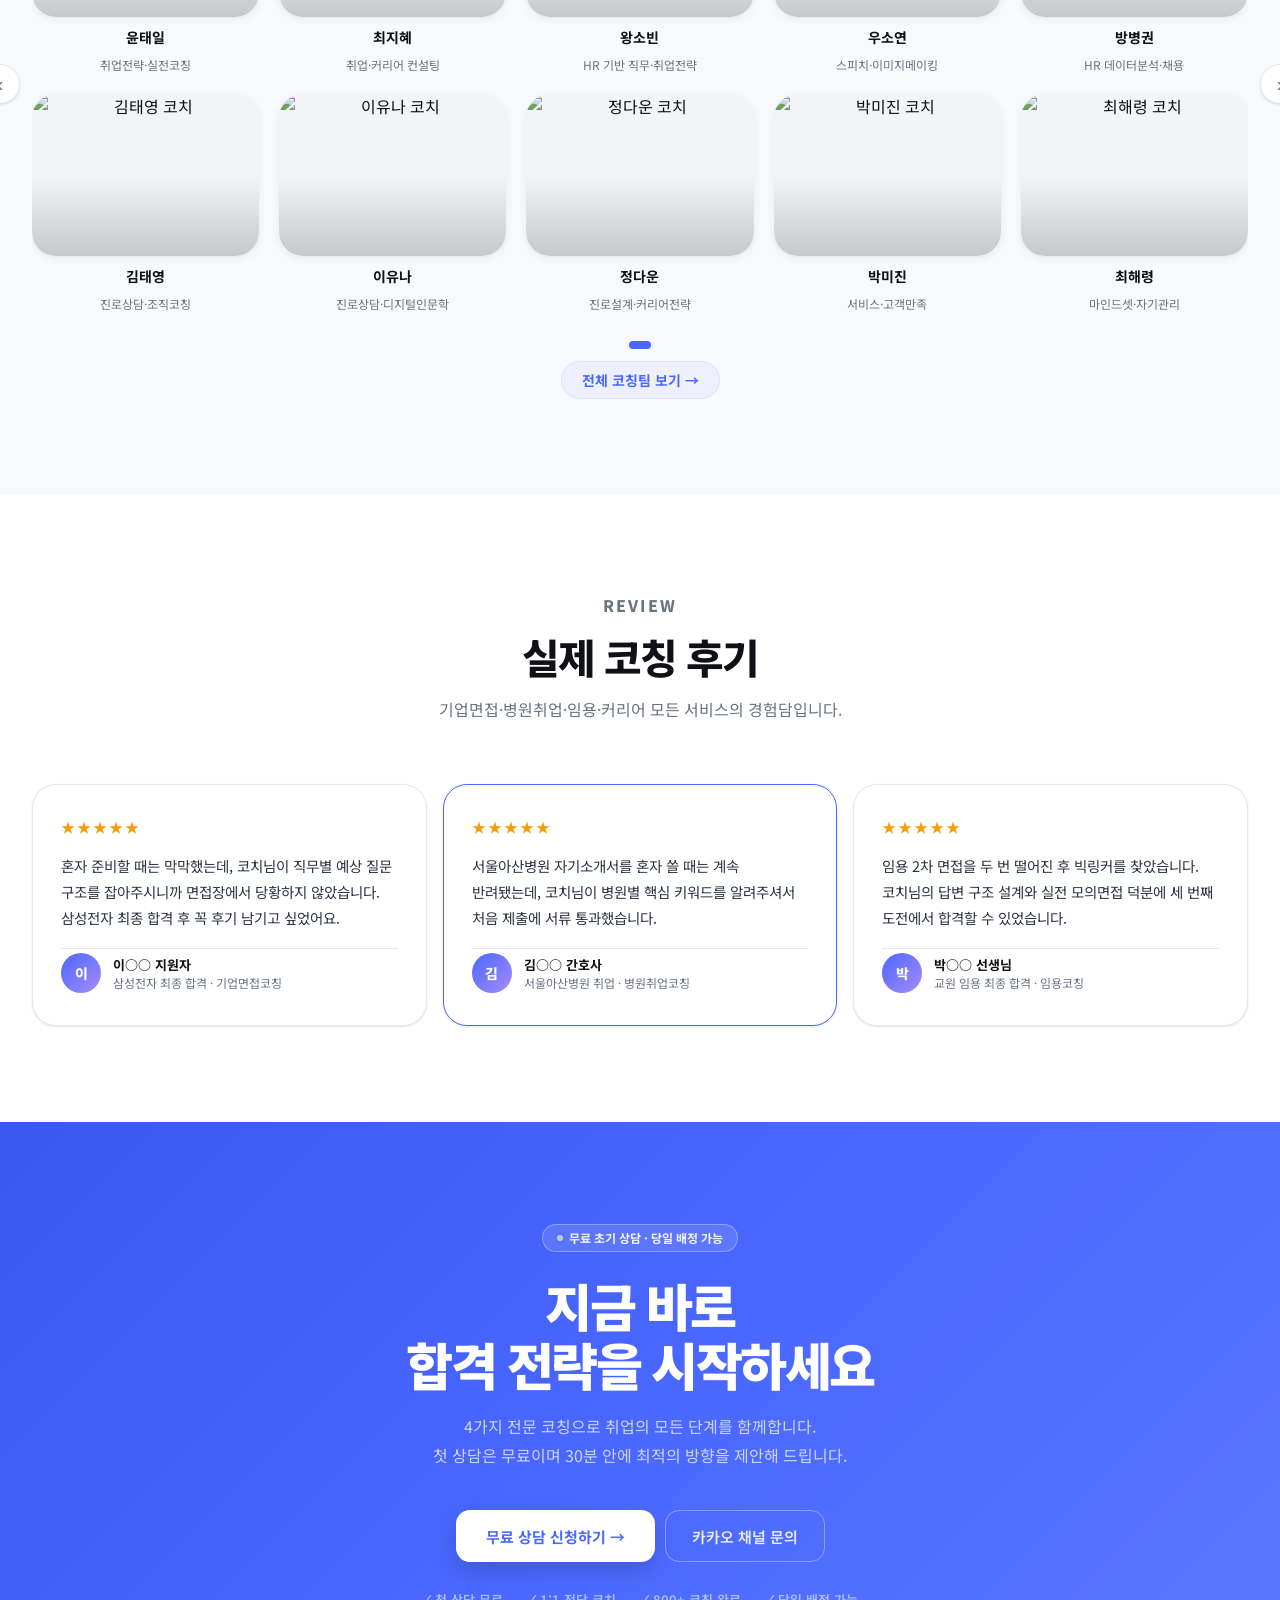
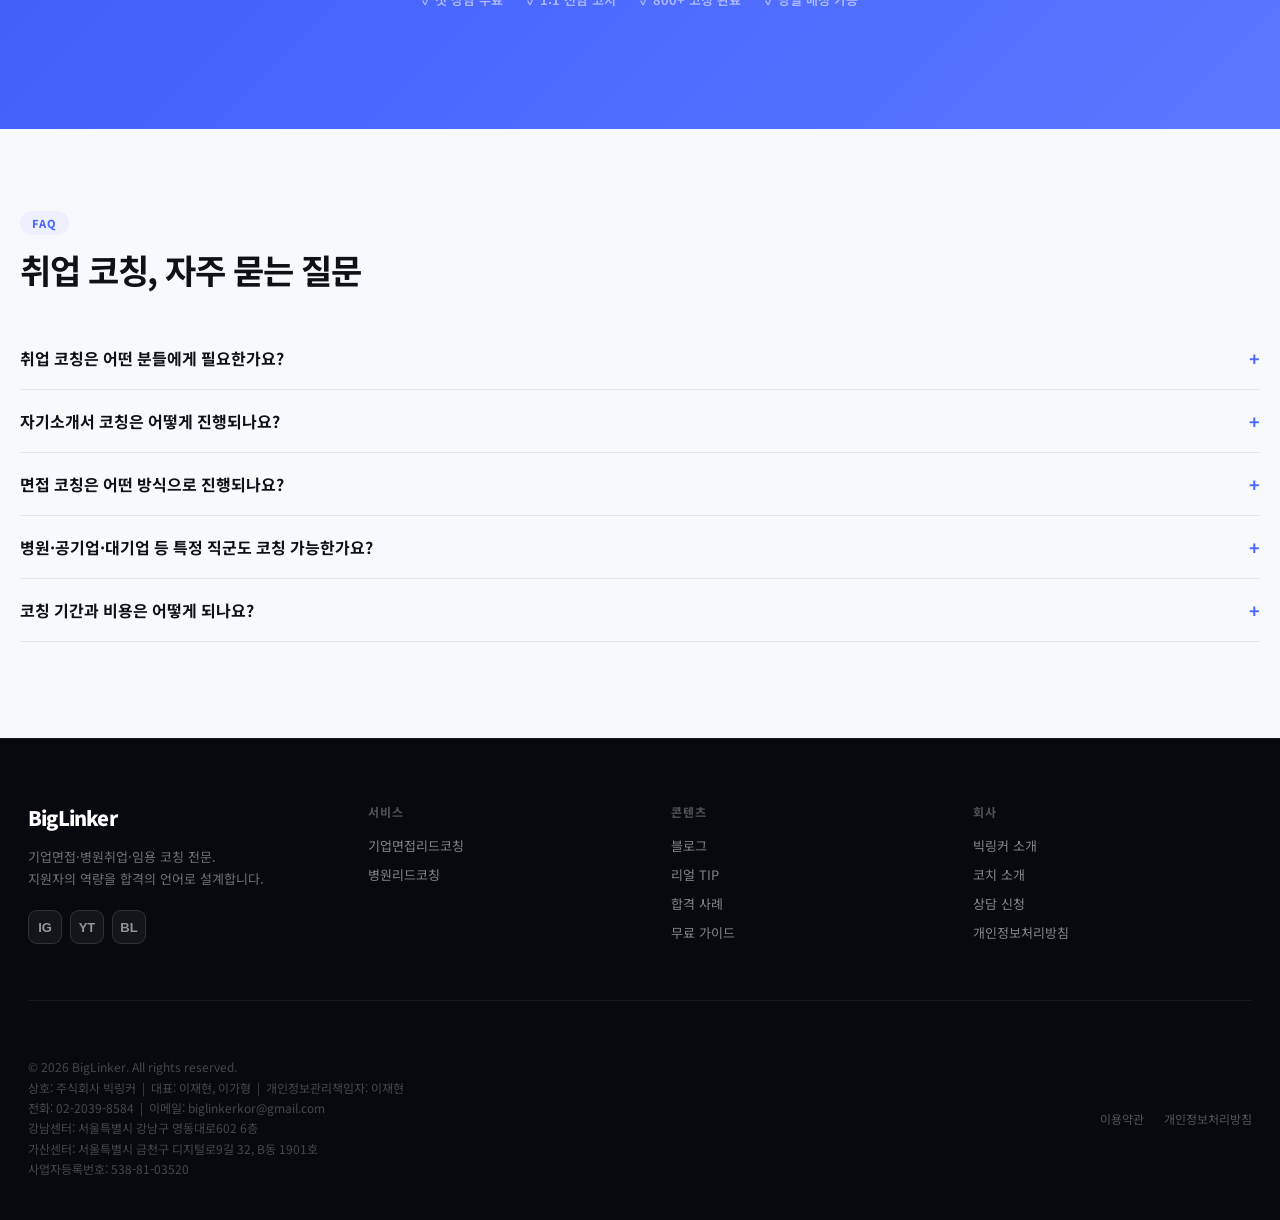
==== commit 80b76cc5: "feat: add subdomain-specific OG image" ====
--- a/index.html
+++ b/index.html
@@ -10,13 +10,13 @@
   <meta property="og:title"       content="BigLinker Job — 기업면접·병원취업·임용 코칭 전문">
   <meta property="og:description" content="기업면접·병원취업·임용 코칭 전문 플랫폼 빅링커. 자소서·면접·PT·실기까지 취업 전 과정 1:1 맞춤 코칭.">
   <meta property="og:url"         content="https://job.gobiglinker.com/">
-  <meta property="og:image"       content="https://gobiglinker.com/assets/og-default.jpg">
+  <meta property="og:image"       content="https://job.gobiglinker.com/assets/og-image.png">
   <meta property="og:locale"      content="ko_KR">
   <meta property="og:site_name"   content="빅링커">
   <meta name="twitter:card"        content="summary_large_image">
   <meta name="twitter:title"       content="BigLinker Job — 기업면접·병원취업·임용 코칭 전문">
   <meta name="twitter:description"  content="기업면접·병원취업·임용 코칭 전문 플랫폼 빅링커. 자소서·면접·PT·실기까지 취업 전 과정 1:1 맞춤 코칭.">
-  <meta name="twitter:image"       content="https://gobiglinker.com/assets/og-default.jpg">
+  <meta name="twitter:image"       content="https://job.gobiglinker.com/assets/og-image.png">
   <link rel="icon" href="https://storage.googleapis.com/cr-resource/image/34612167169c183d5c4be110f99e38b1/1466898/1466898-favicon.ico?_1719911524" type="image/x-icon">
   <link rel="shortcut icon" href="https://storage.googleapis.com/cr-resource/image/34612167169c183d5c4be110f99e38b1/1466898/1466898-favicon.ico?_1719911524">
   <link rel="apple-touch-icon" href="https://storage.googleapis.com/cr-resource/image/34612167169c183d5c4be110f99e38b1/1466898/1466898-favicon.ico?_1719911524">
@@ -429,7 +429,7 @@
 
   </style>
   <script type="application/ld+json">
-  {"@context":"https://schema.org","@type":"Organization","name":"빅링커","alternateName":"BigLinker","url":"https://gobiglinker.com","logo":{"@type":"ImageObject","url":"https://gobiglinker.com/assets/og-default.jpg"},"description":"편입·대입·대학원·취업·기업교육 전문 코칭 기관. 2,800건 이상의 1:1 코칭 완료, 30명 이상의 전문 코치진 보유.","knowsAbout":["기업교육","AI 활용 교육","리더십 교육","편입 컨설팅","대학원 입시","취업 코칭","자기소개서 코칭","면접 코칭"],"numberOfEmployees":{"@type":"QuantitativeValue","value":30},"areaServed":"KR","inLanguage":"ko","sameAs":["https://transfer.gobiglinker.com","https://graduate.gobiglinker.com","https://job.gobiglinker.com","https://biz.gobiglinker.com"]}
+  {"@context":"https://schema.org","@type":"Organization","name":"빅링커","alternateName":"BigLinker","url":"https://gobiglinker.com","logo":{"@type":"ImageObject","url":"https://job.gobiglinker.com/assets/og-image.png"},"description":"편입·대입·대학원·취업·기업교육 전문 코칭 기관. 2,800건 이상의 1:1 코칭 완료, 30명 이상의 전문 코치진 보유.","knowsAbout":["기업교육","AI 활용 교육","리더십 교육","편입 컨설팅","대학원 입시","취업 코칭","자기소개서 코칭","면접 코칭"],"numberOfEmployees":{"@type":"QuantitativeValue","value":30},"areaServed":"KR","inLanguage":"ko","sameAs":["https://transfer.gobiglinker.com","https://graduate.gobiglinker.com","https://job.gobiglinker.com","https://biz.gobiglinker.com"]}
   </script>
   <script type="application/ld+json">
   {"@context":"https://schema.org","@type":"BreadcrumbList","itemListElement":[{"@type":"ListItem","position":1,"name":"빅링커","item":"https://gobiglinker.com/"},{"@type":"ListItem","position":2,"name":"취업 코칭","item":"https://job.gobiglinker.com/"}]}
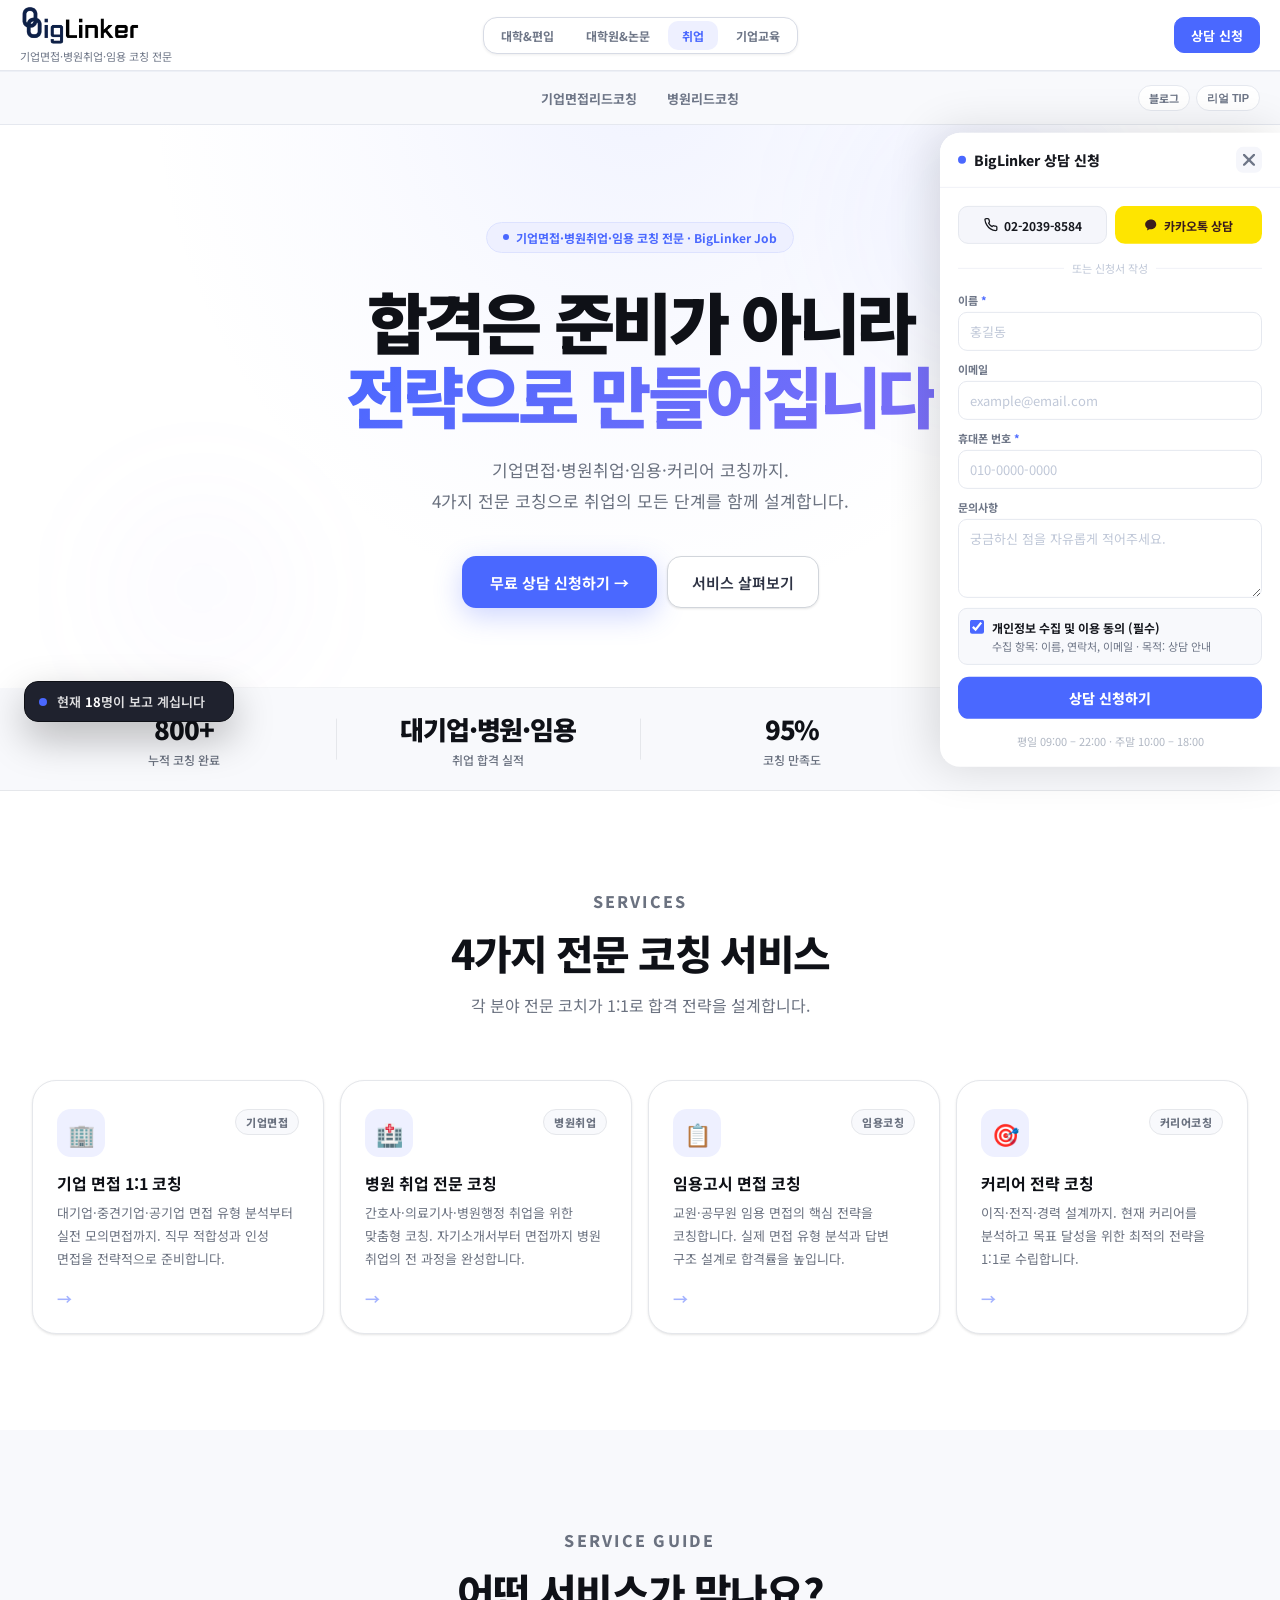
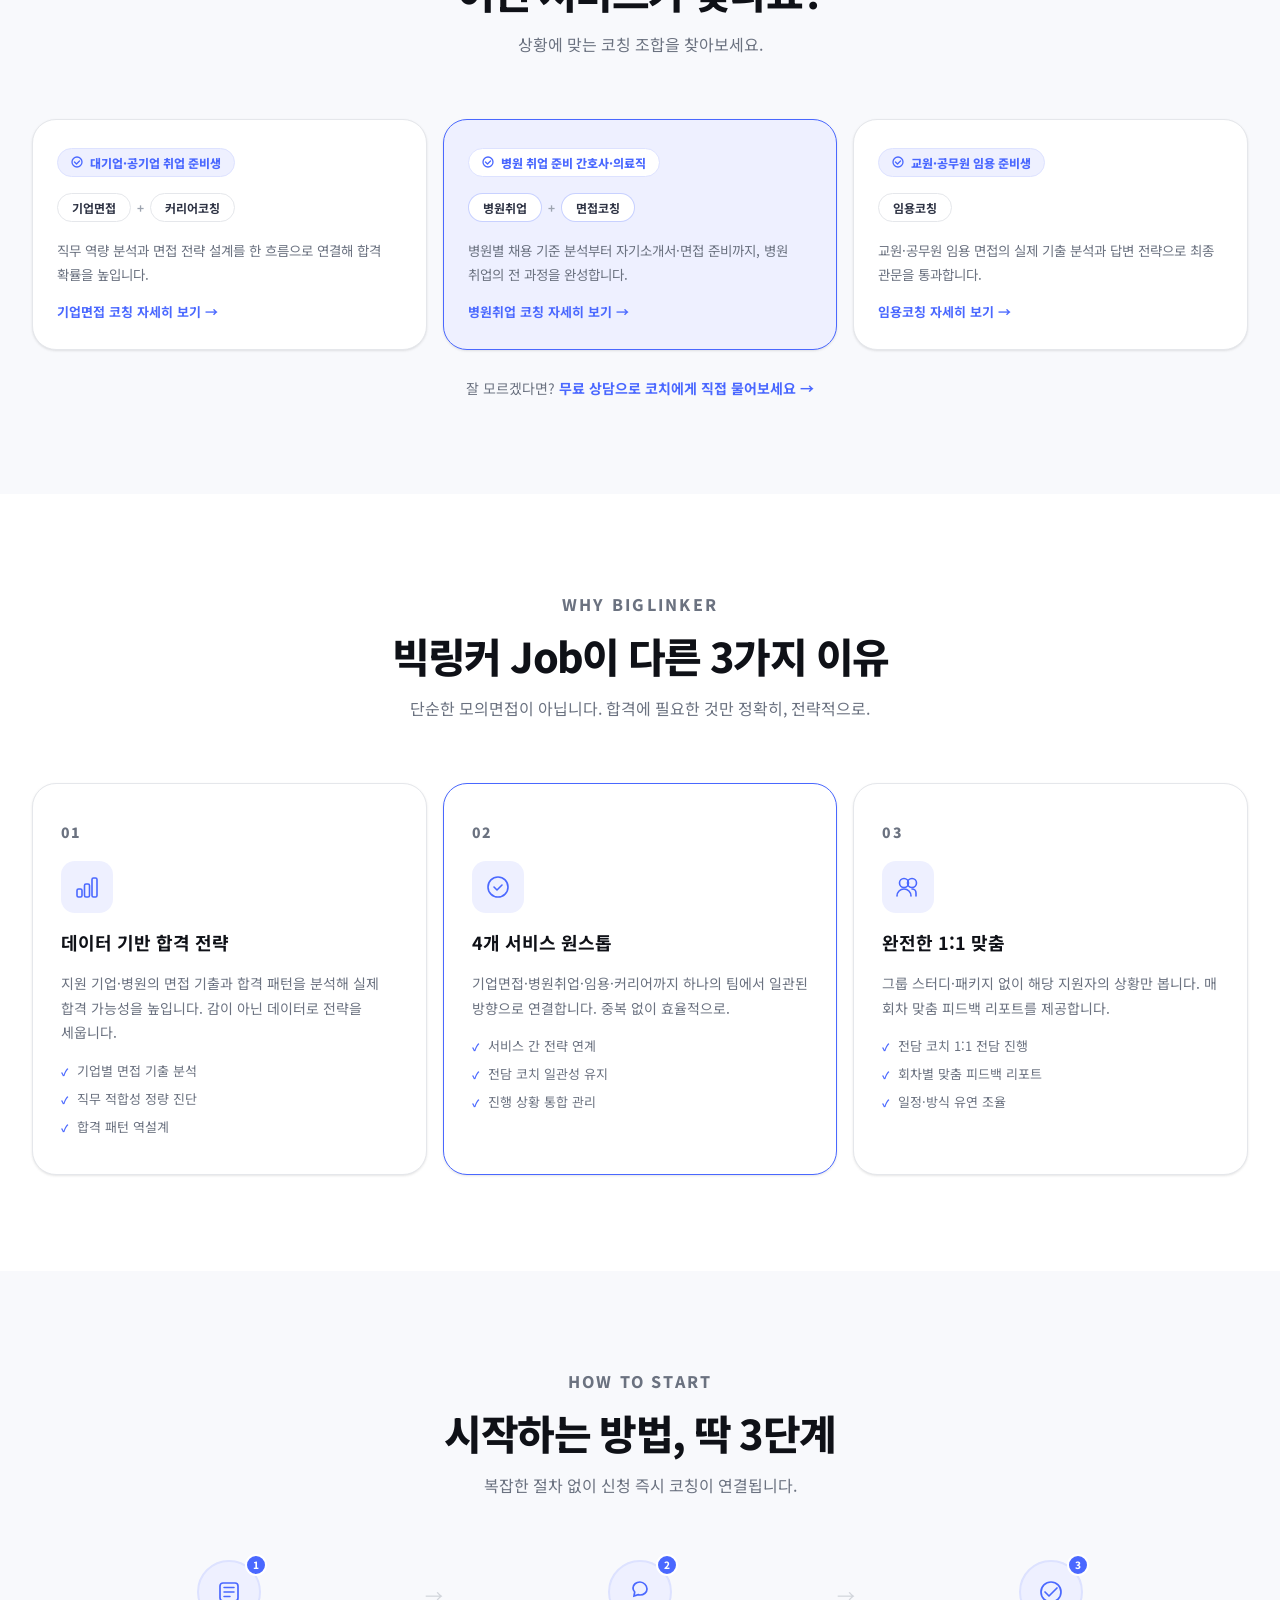
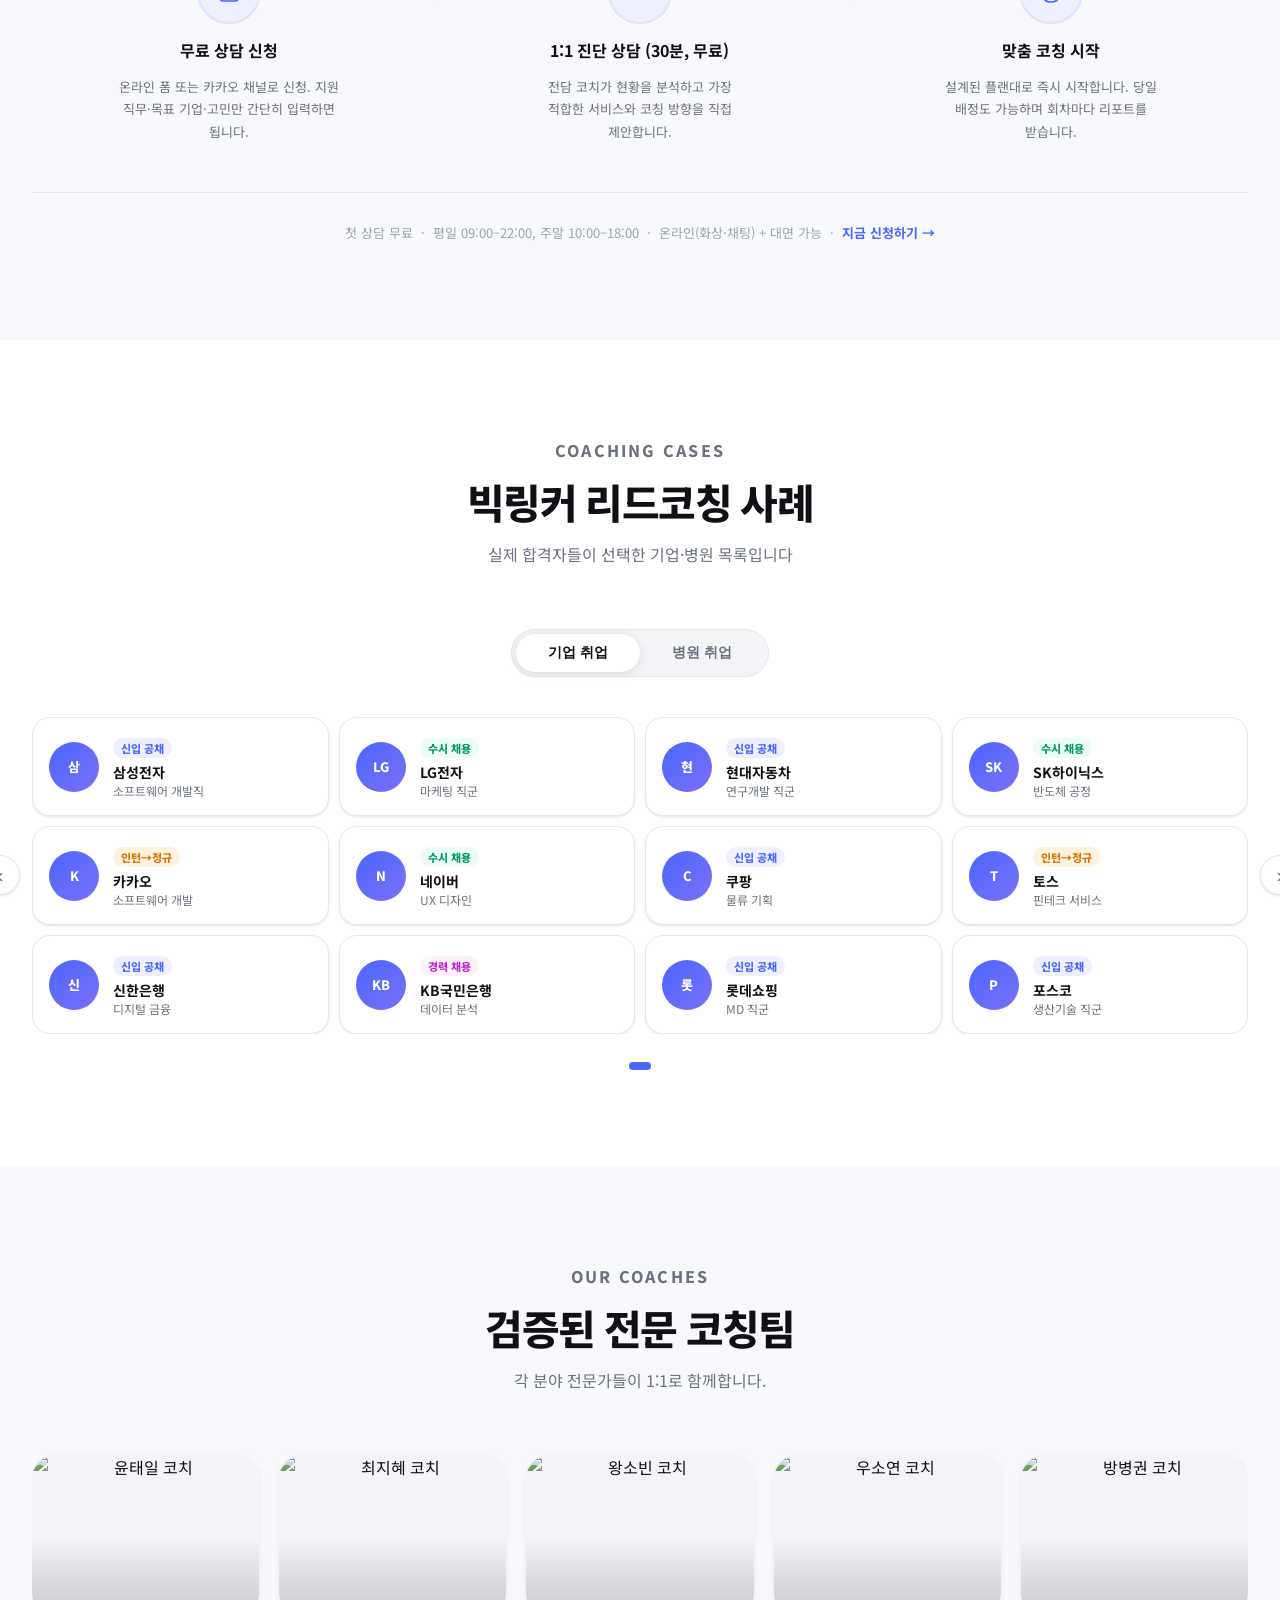
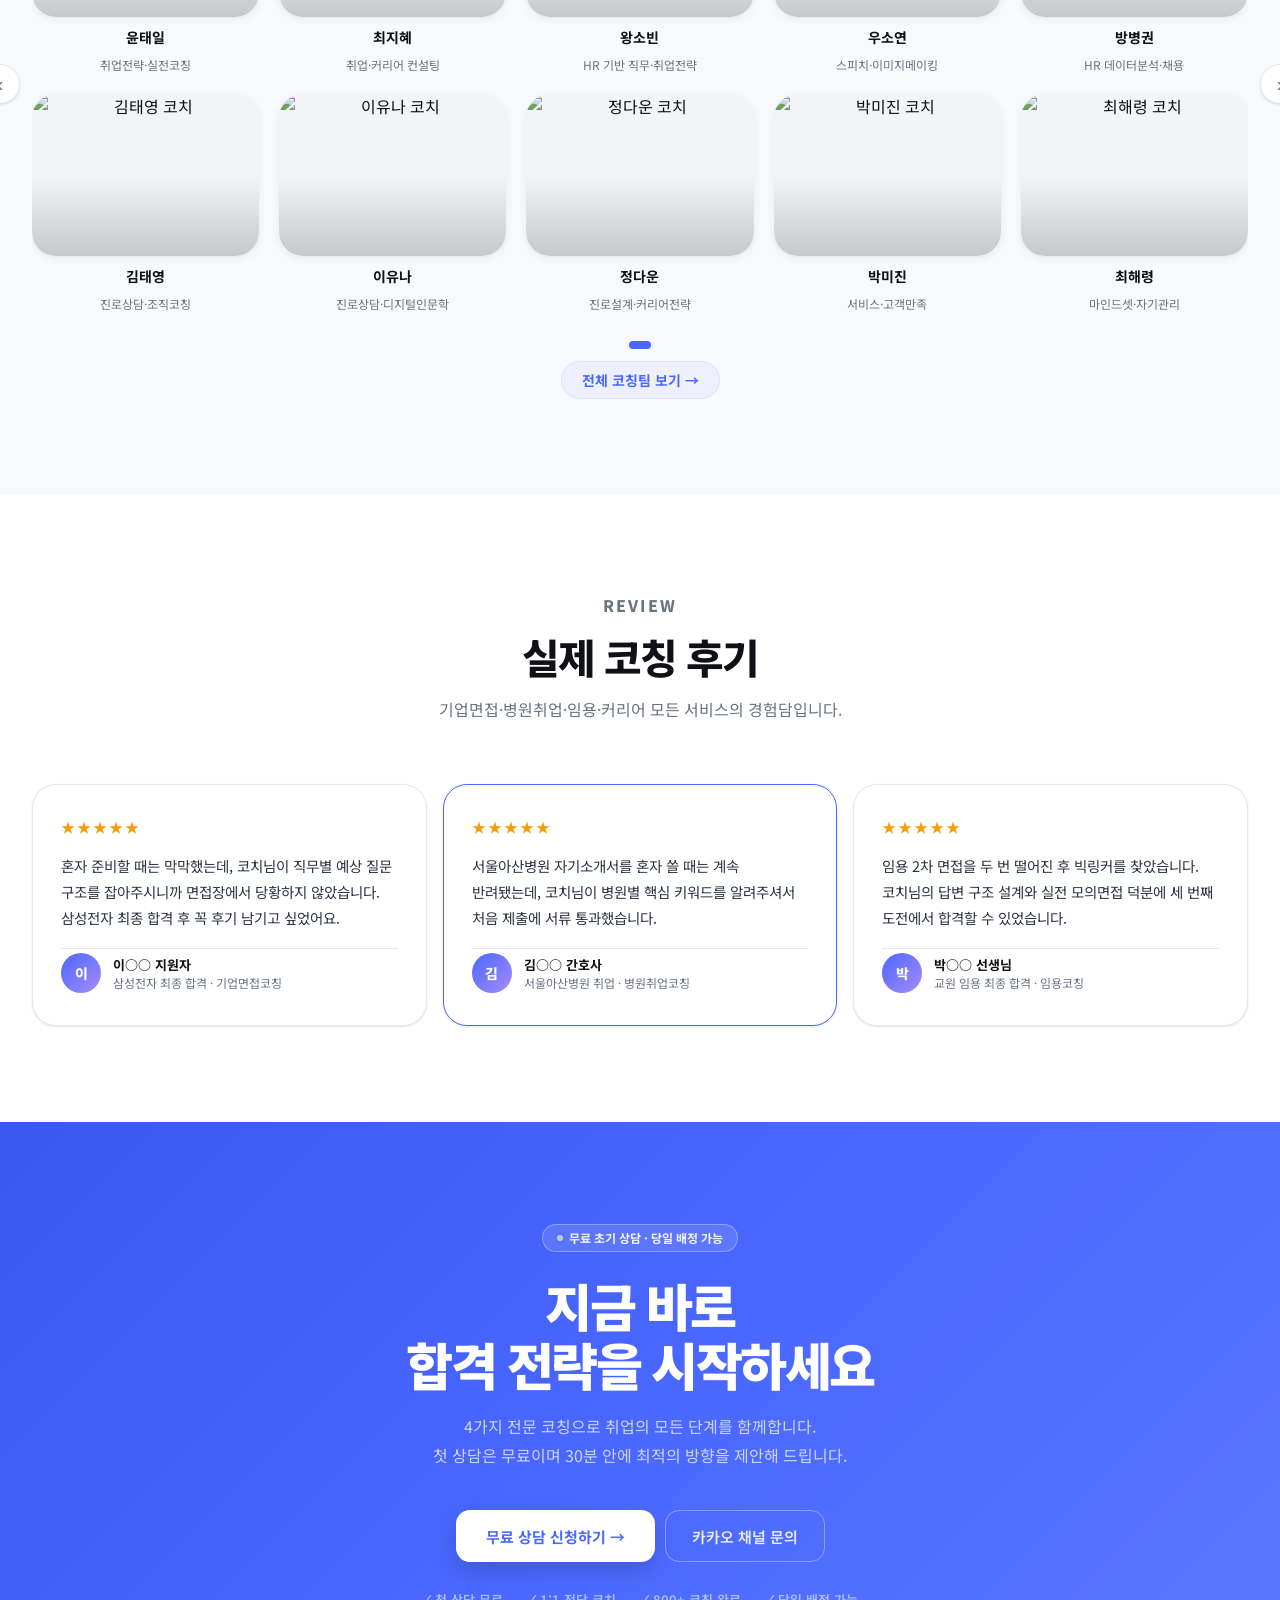
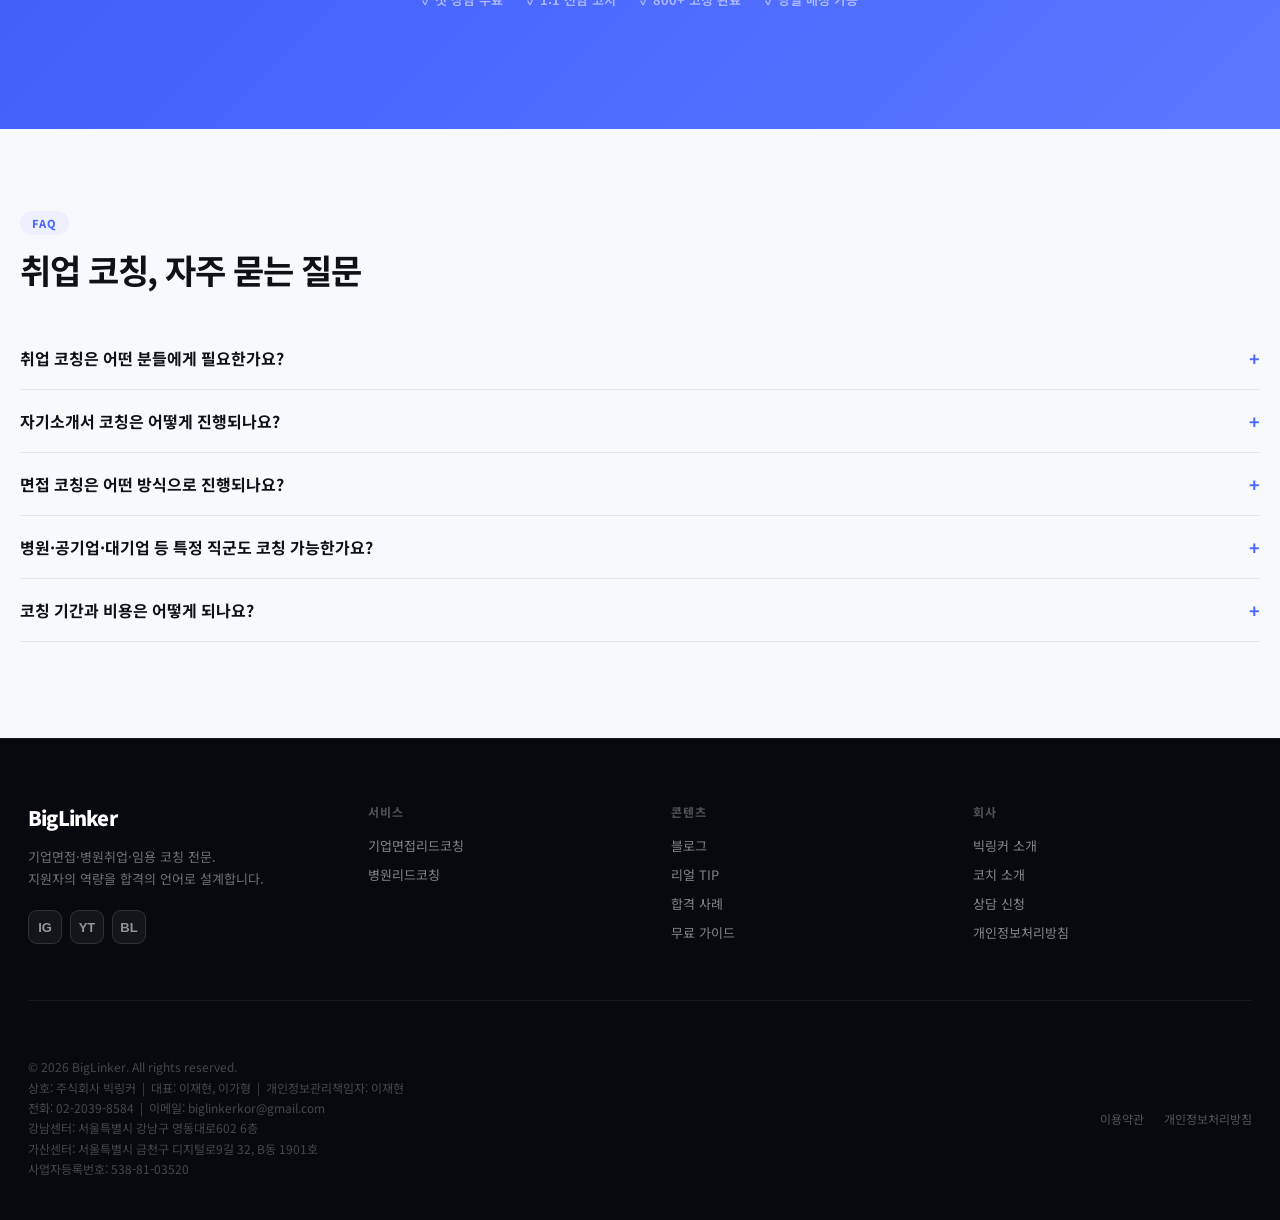
==== commit b3d5f2a2: "fix: 모바일 헤더 로고 가운데 정렬 수정 Co-Authored-By: Claude Sonnet 4.6 <noreply@anthropic.com>" ====
--- a/index.html
+++ b/index.html
@@ -421,7 +421,7 @@
       .header-promo, .header-actions { display: none; }
       .family-inline { display: none; }
       .family-bar--mobile { display: block; }
-      .brand { justify-self: center; }
+      .brand { justify-self: center; align-items: center; text-align: center; }
       .category-balance { display: none; }
       .category-tabs, .category-utility { justify-content: flex-start; }
       .sticky-category-shell .category-utility { display: none !important; }
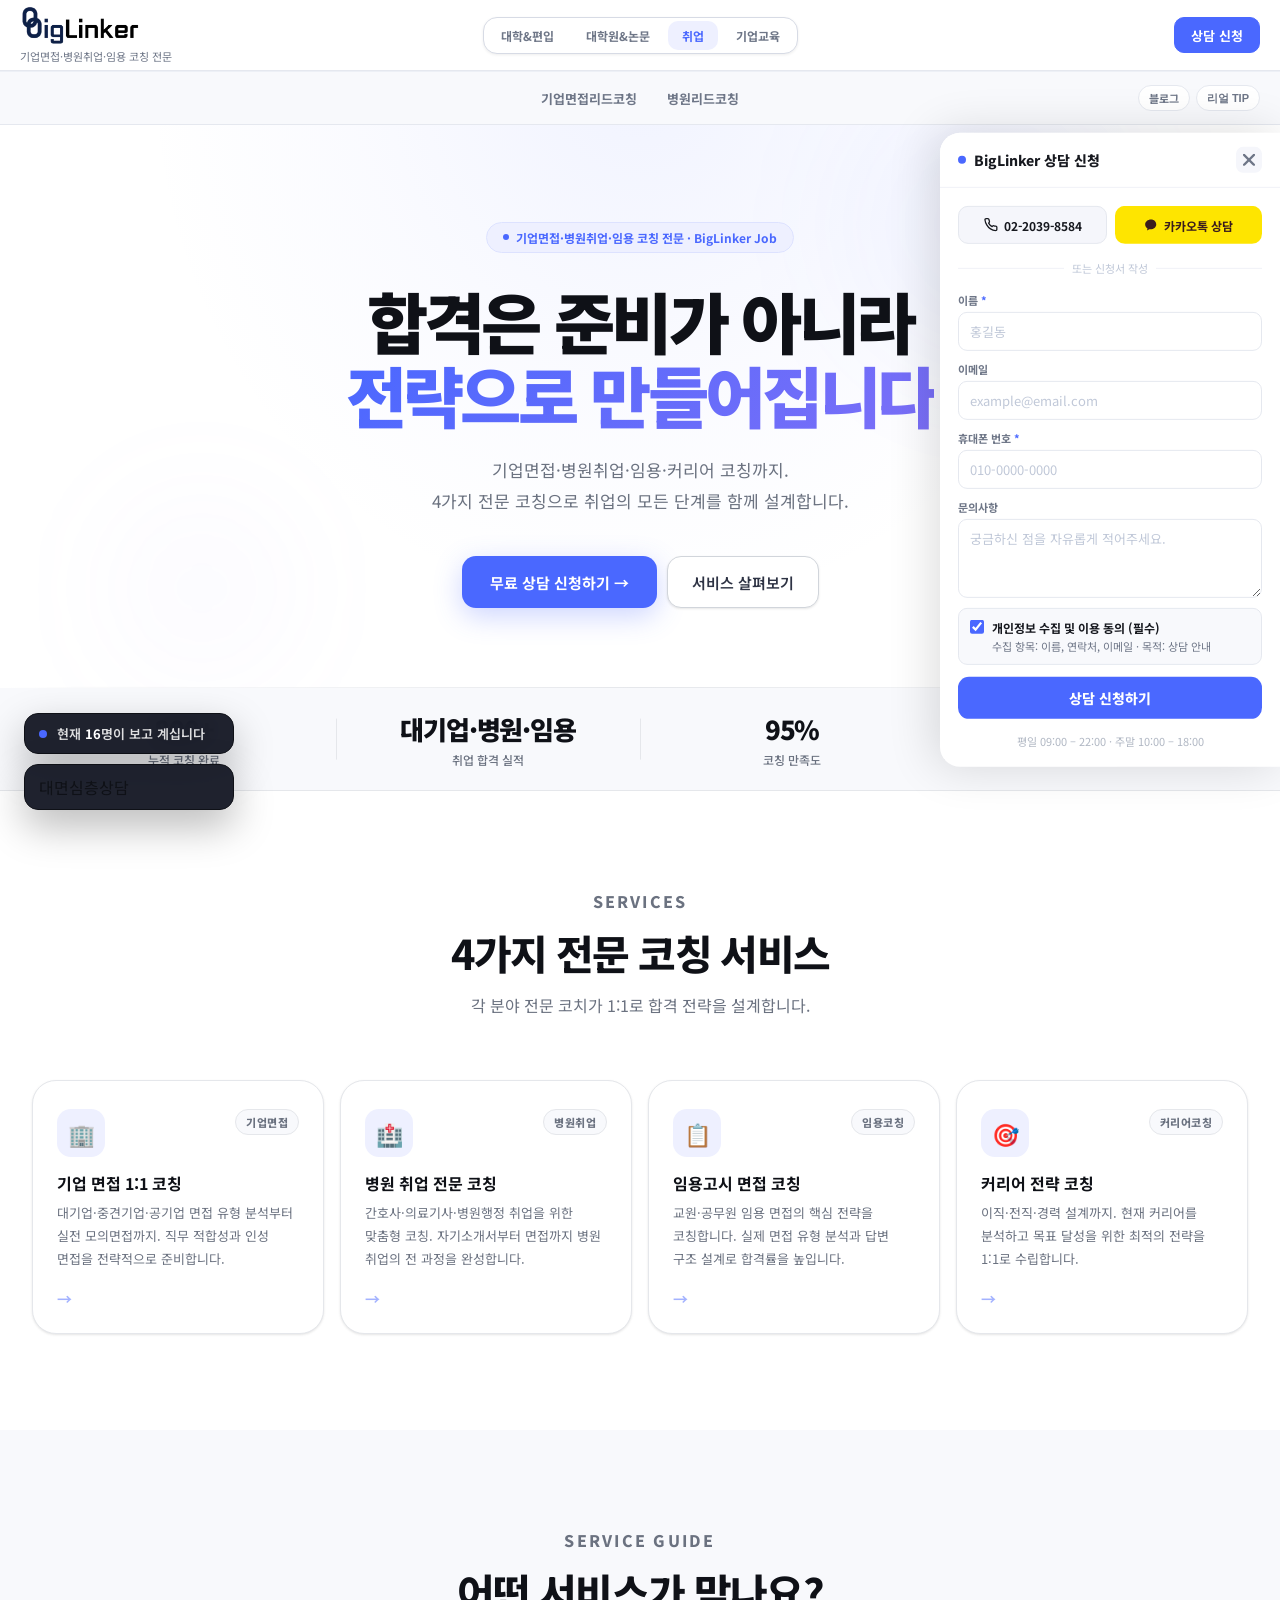
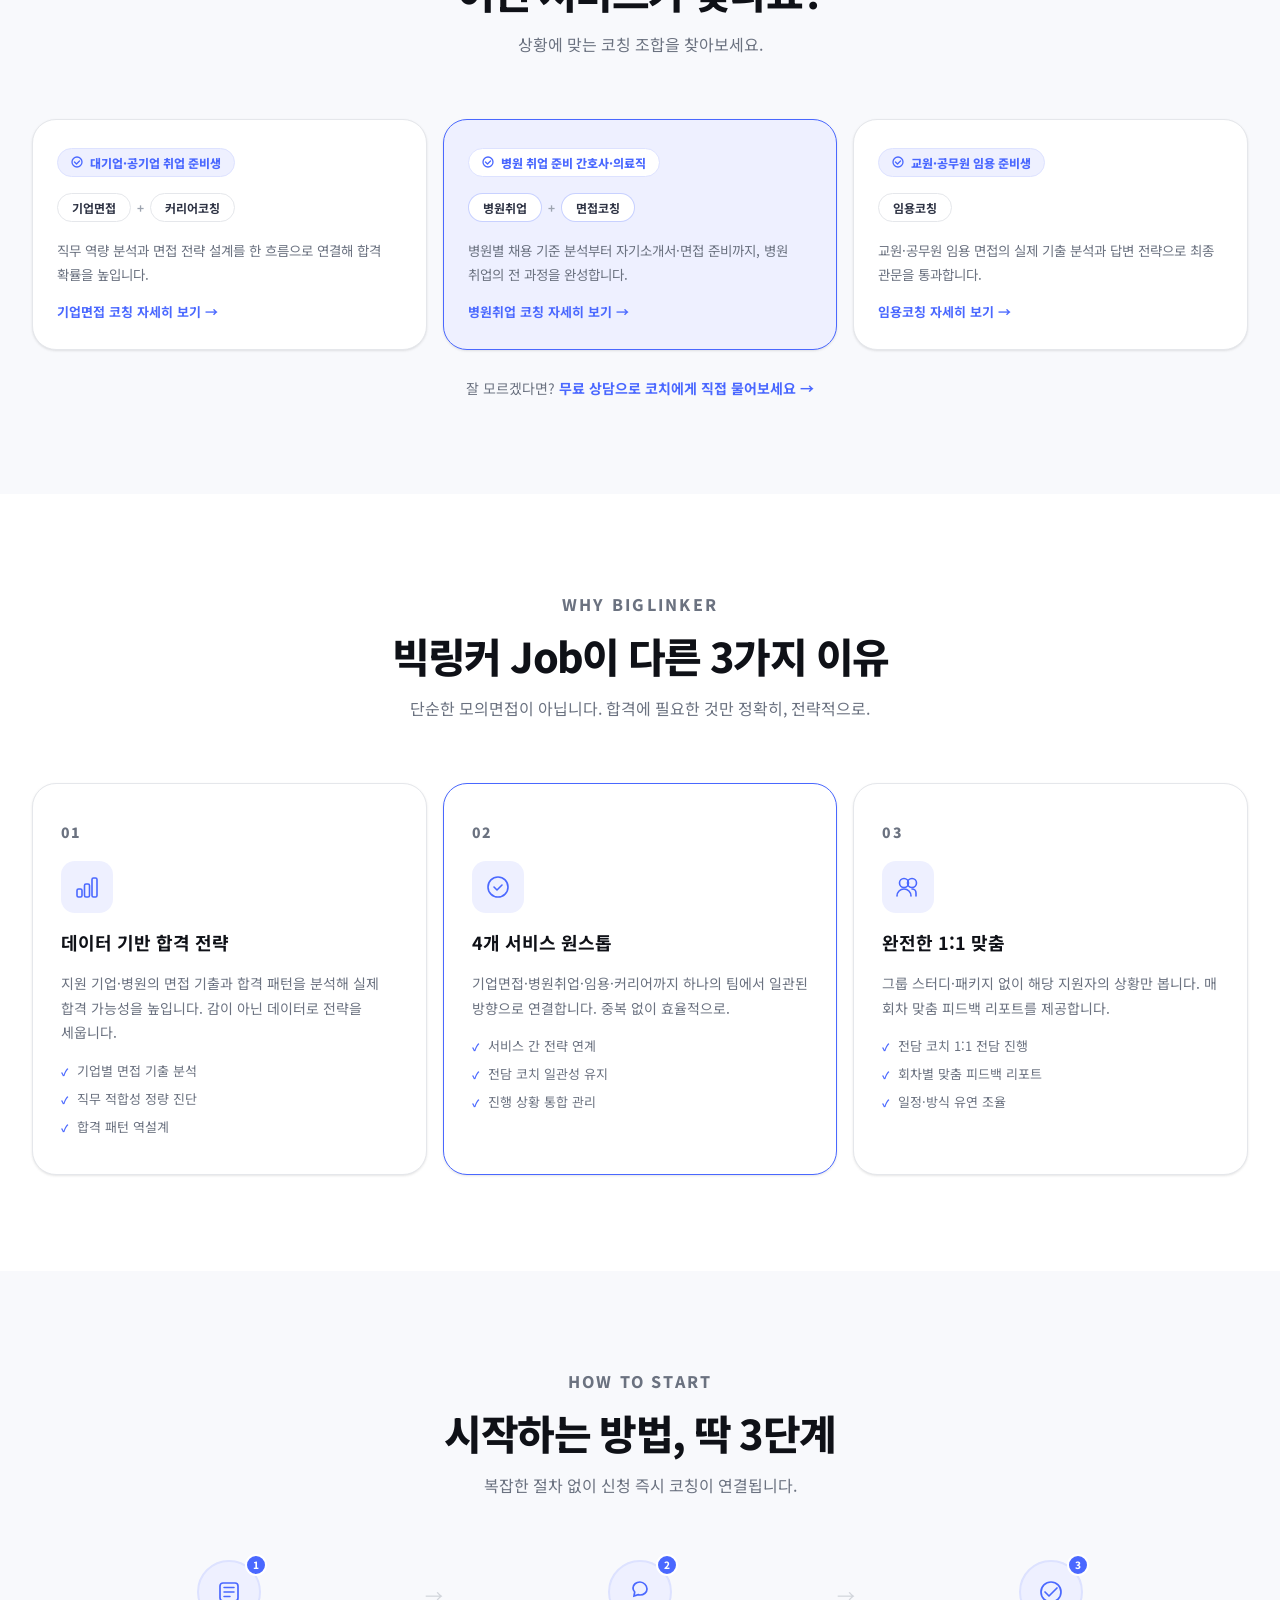
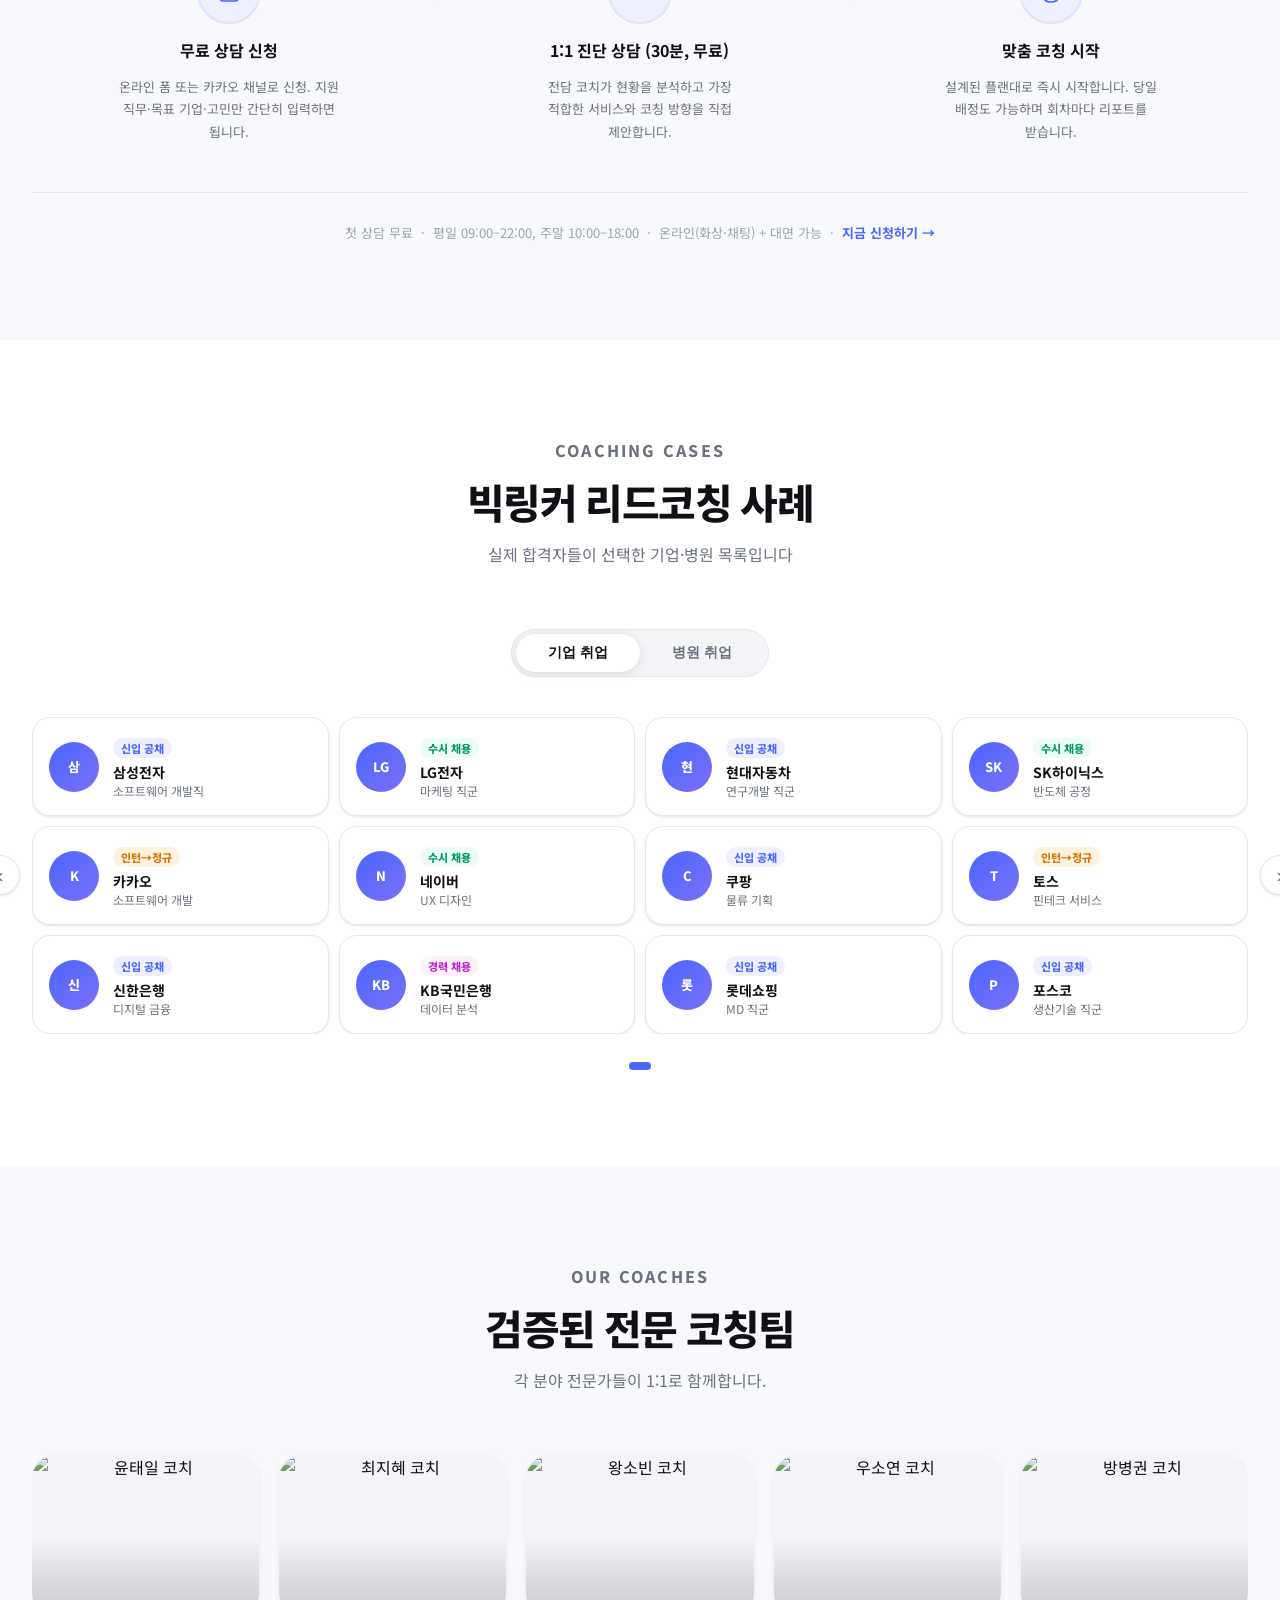
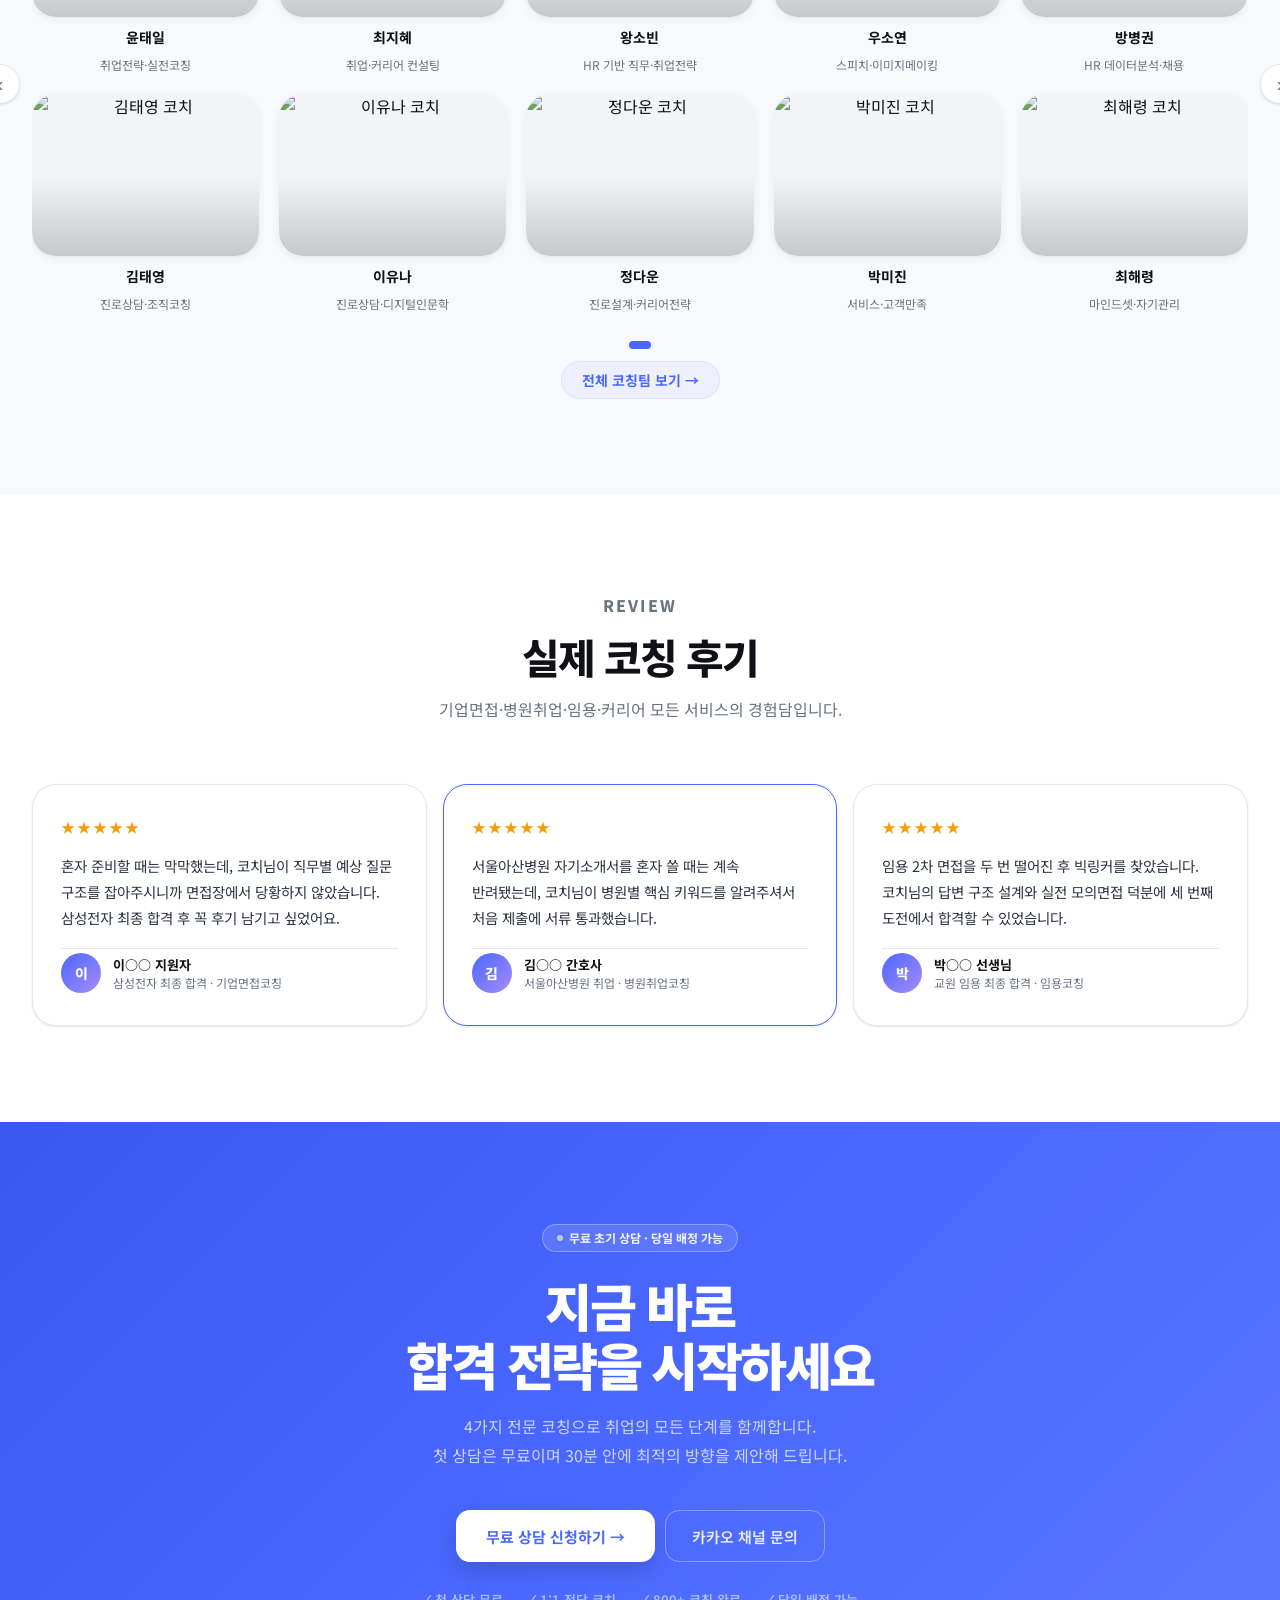
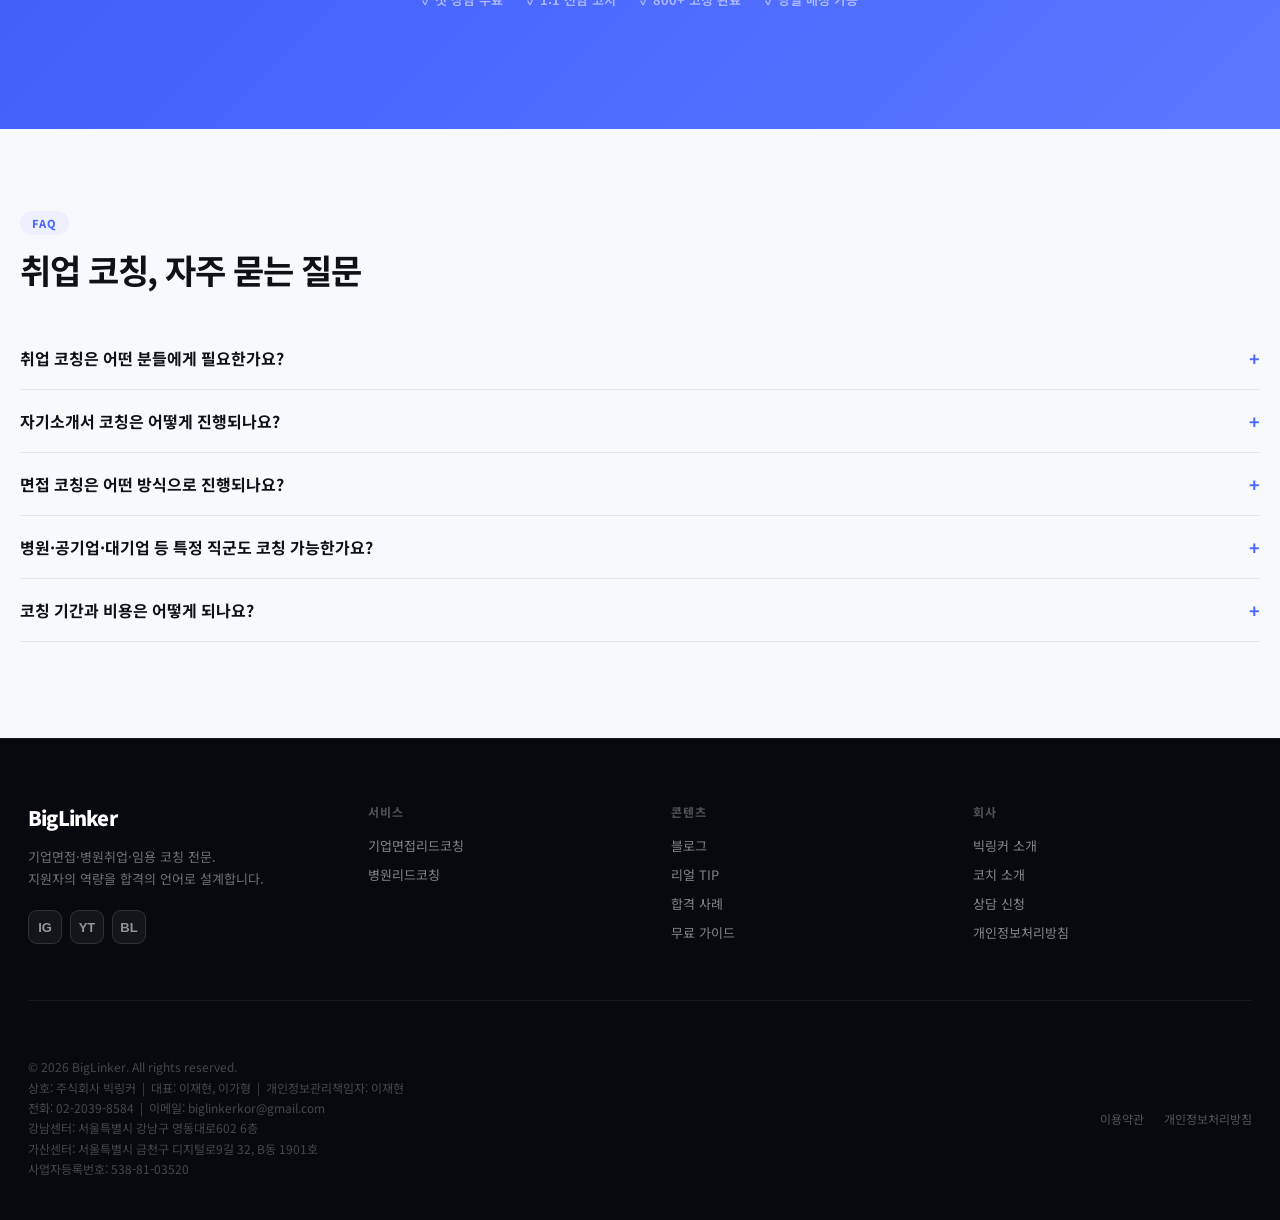
==== commit c32b8644: "feat: sp-success를 대면심층상담 버튼으로 교체 Co-Authored-By: Claude Sonnet 4.6 <noreply@anthropic.com>" ====
--- a/index.html
+++ b/index.html
@@ -979,14 +979,7 @@
       <span class="sp-toast__dot"></span>
       <span class="sp-toast__text">현재 <strong id="sp-visitor-count">23</strong>명이 보고 계십니다</span>
     </div>
-    <div id="sp-success" class="sp-toast sp-toast--success is-hidden" role="status" aria-live="polite">
-      <span class="sp-toast__avatar">김</span>
-      <div class="sp-toast__body">
-        <strong class="sp-toast__name">김○○ 학생</strong>
-        <span class="sp-toast__action">연세대 합격</span>
-        <span class="sp-toast__time">방금 전</span>
-      </div>
-    </div>
+    <a id="sp-success" class="sp-toast sp-toast--success" href="https://gobiglinker.com/%EC%8B%A0%EC%B2%AD-%EB%B0%8F-%EA%B2%B0%EC%A0%9C/view/593309" target="_blank" rel="noopener noreferrer">대면심층상담</a>
   </div>
 
   <script>
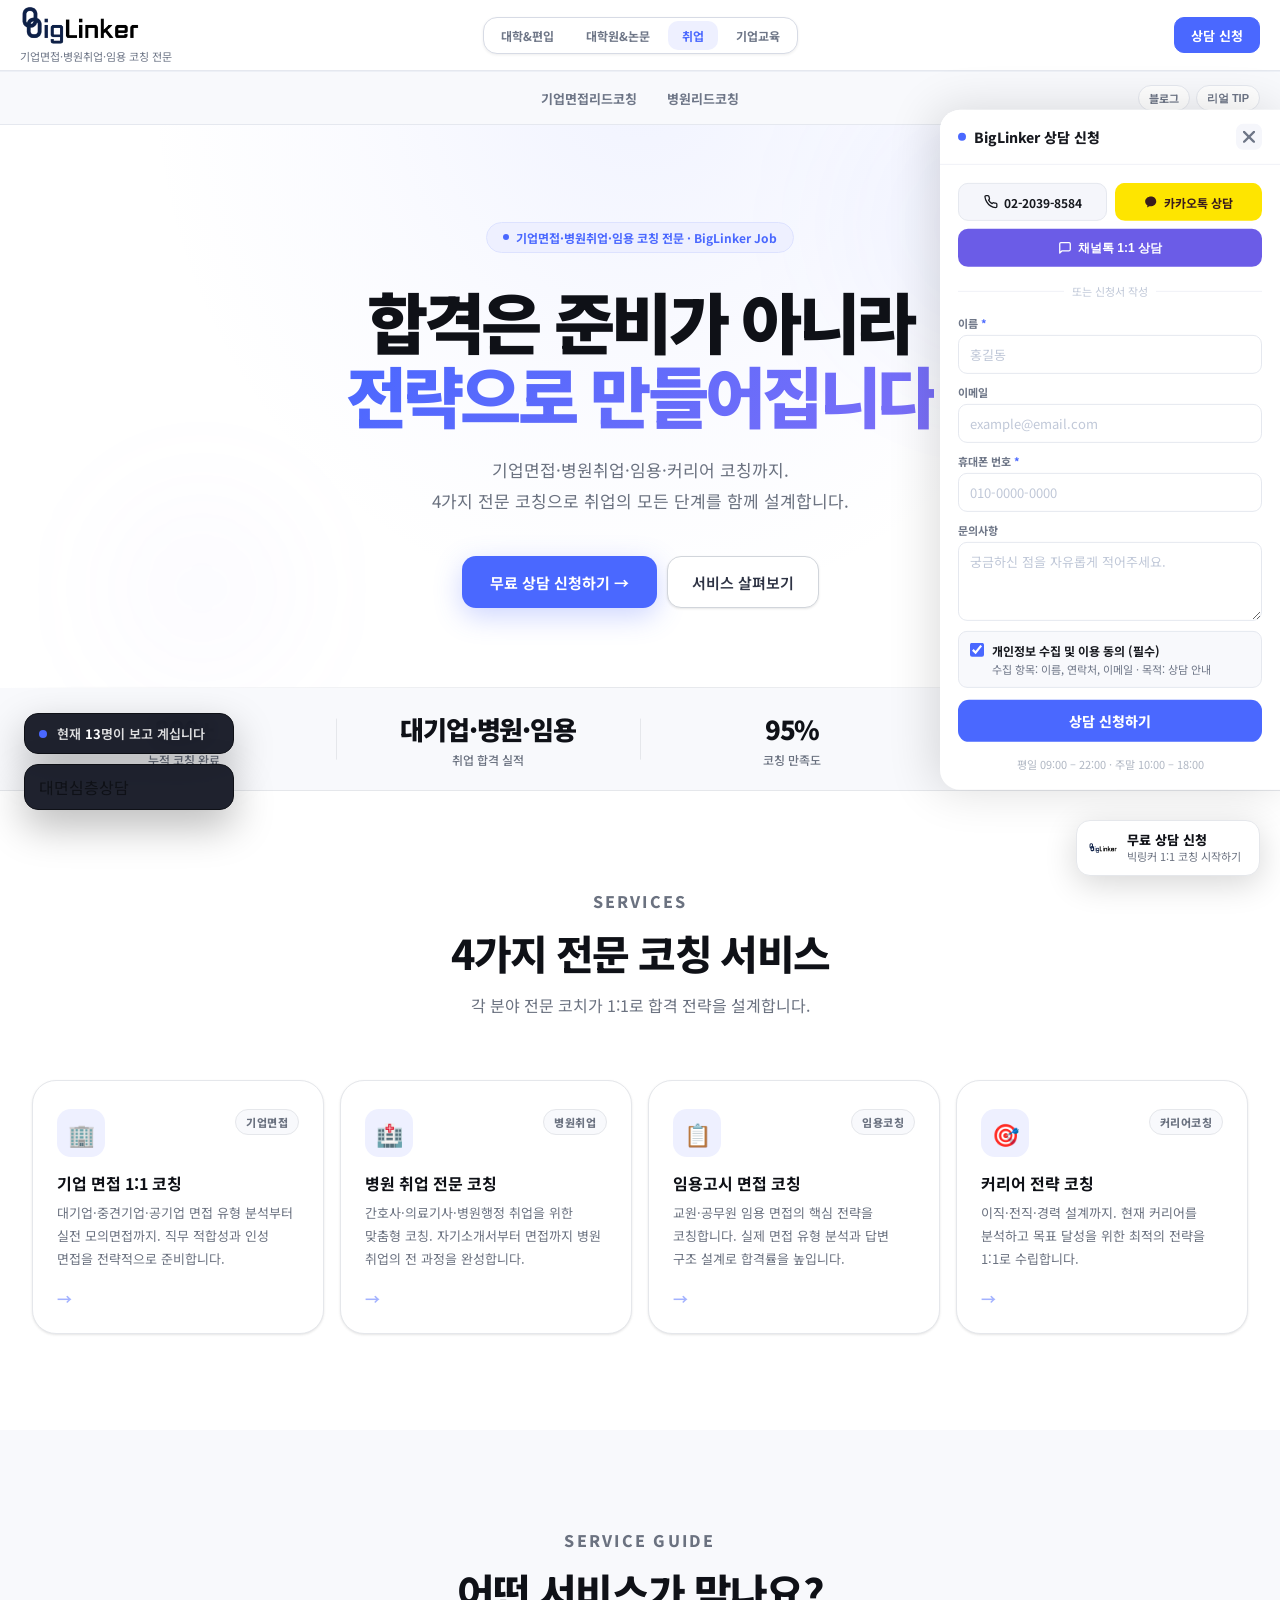
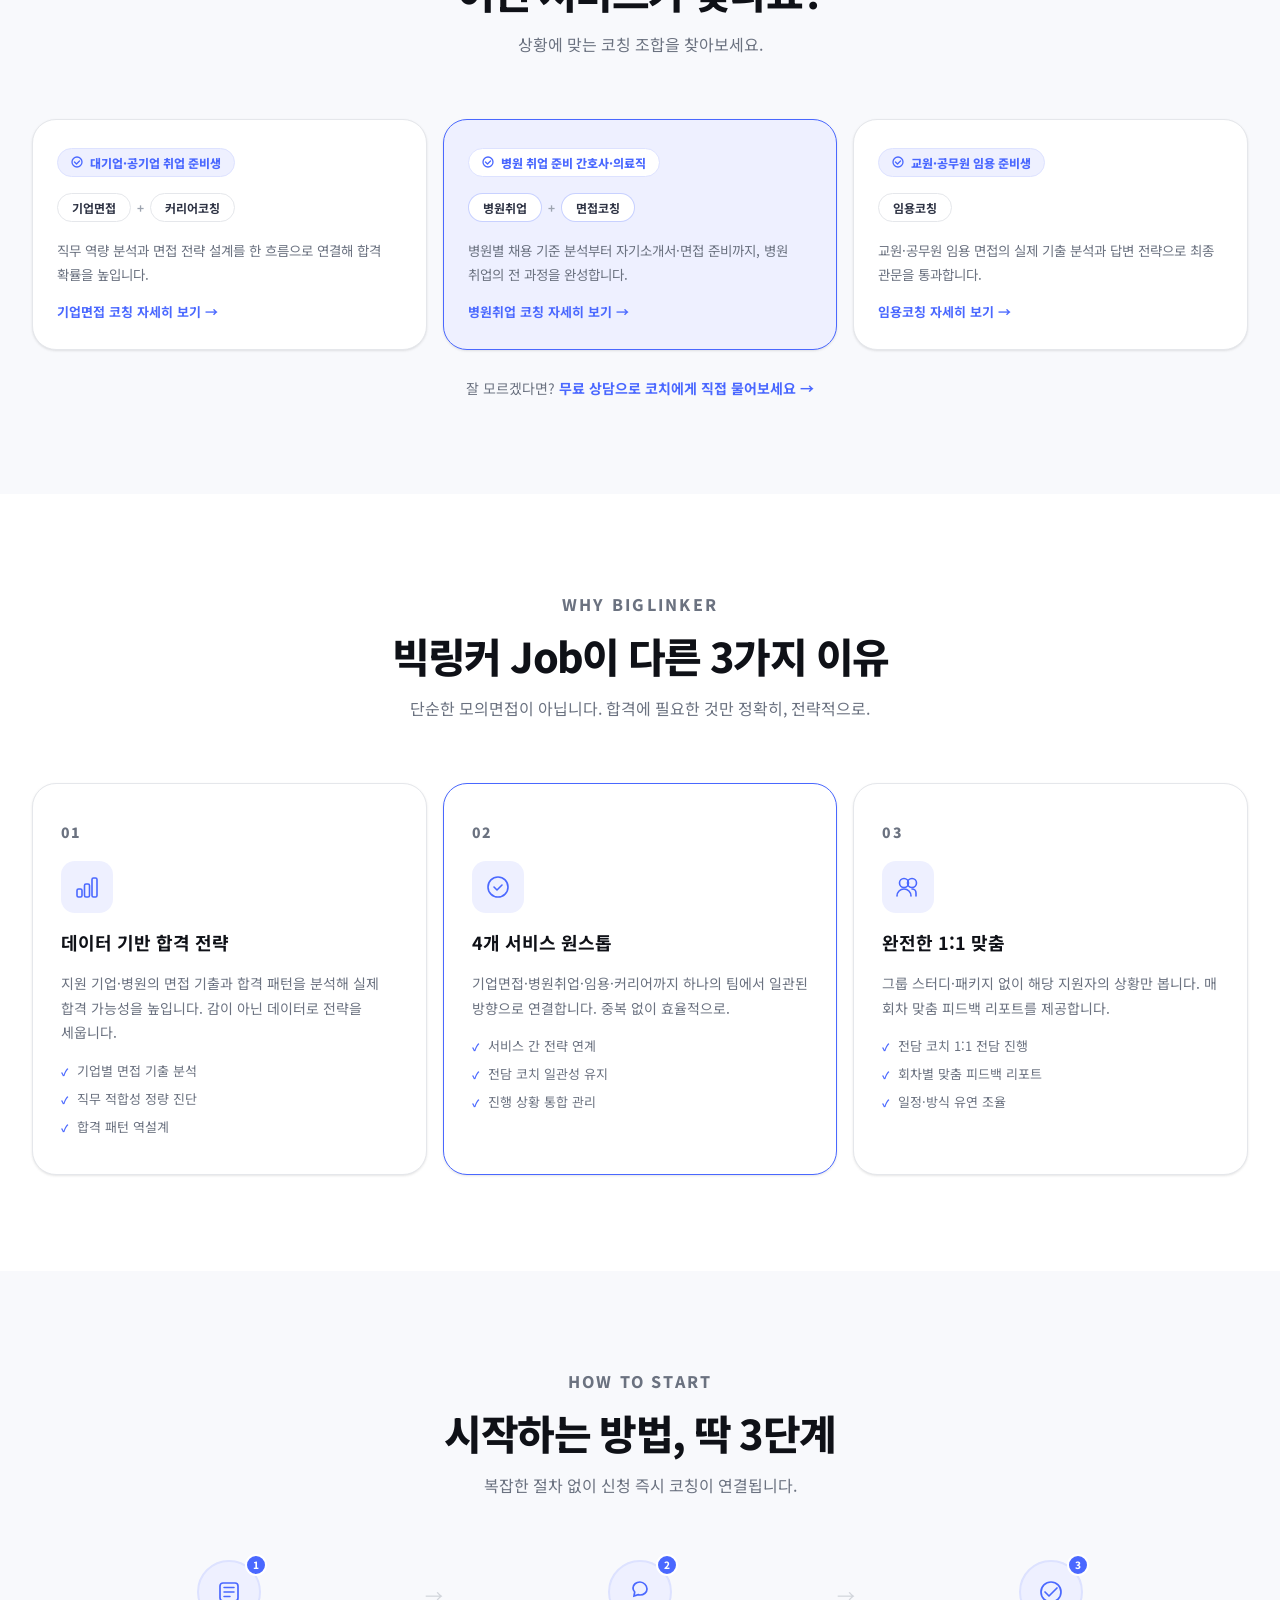
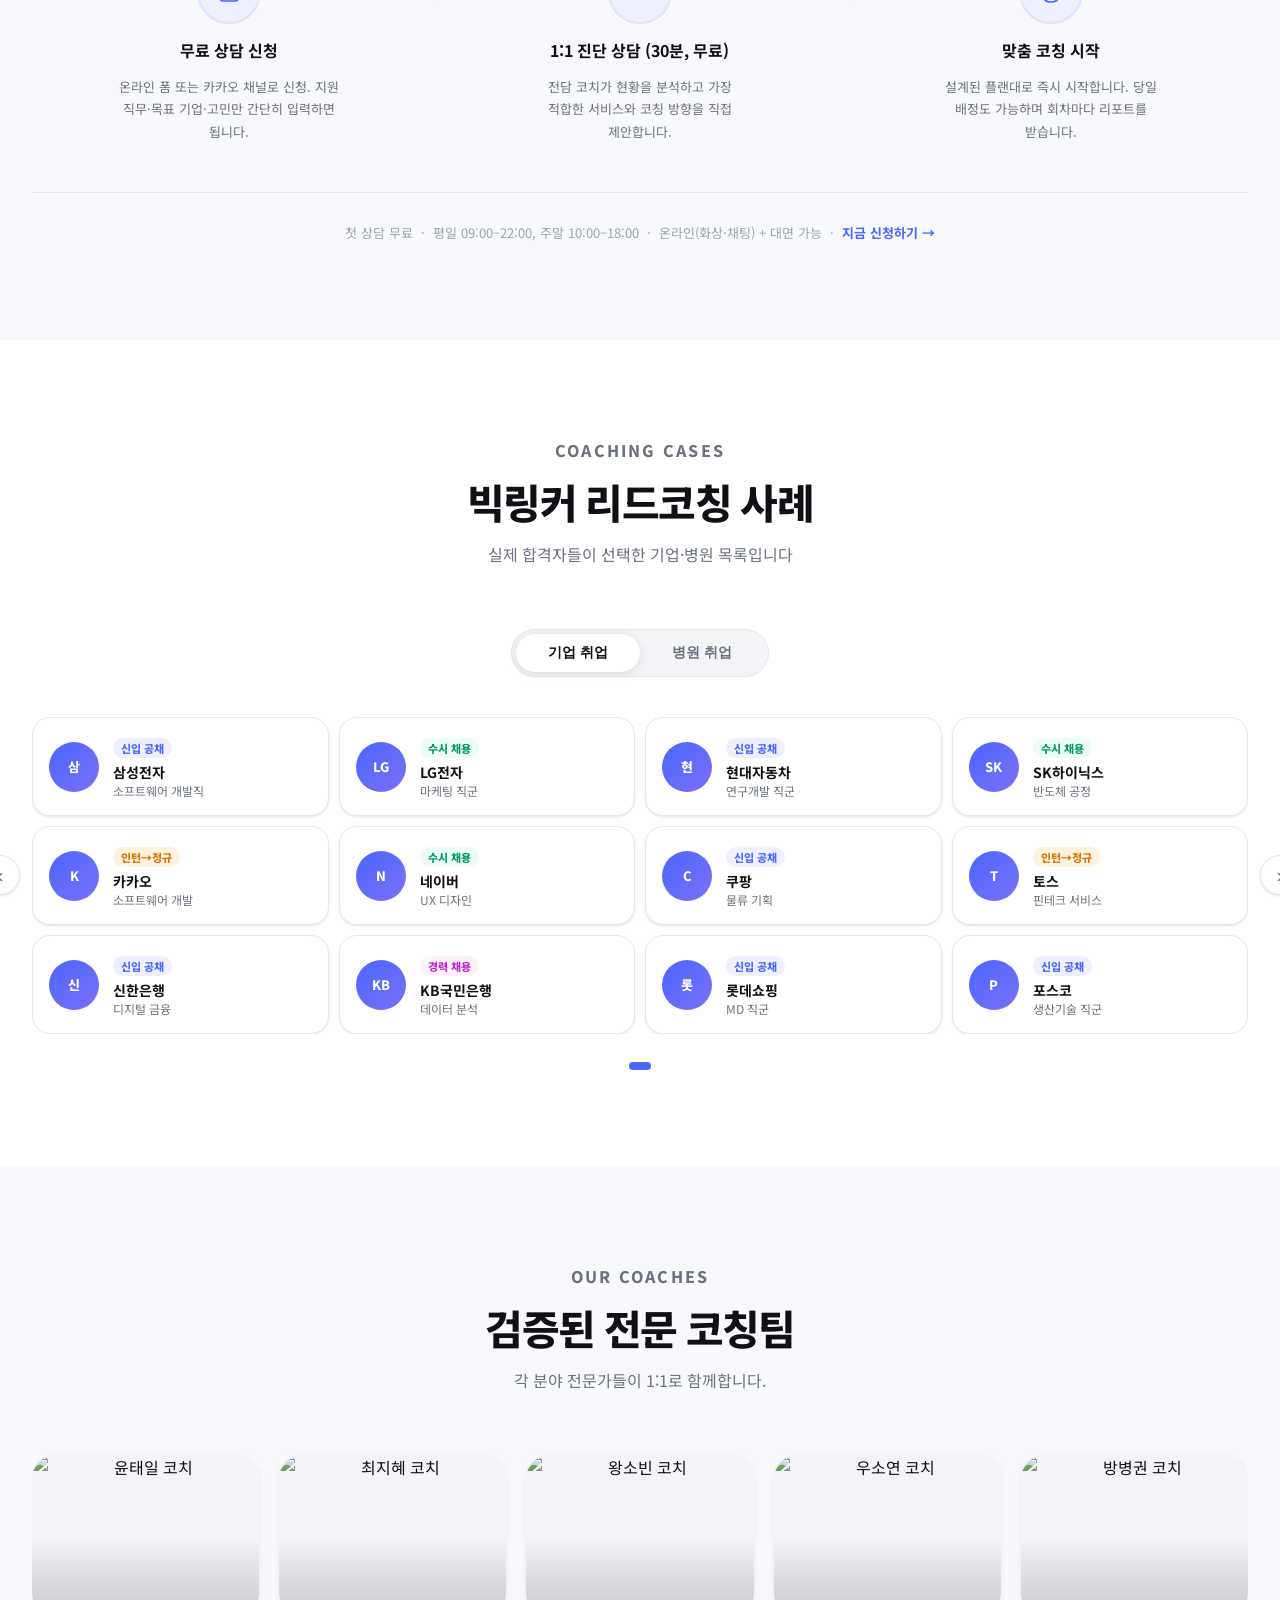
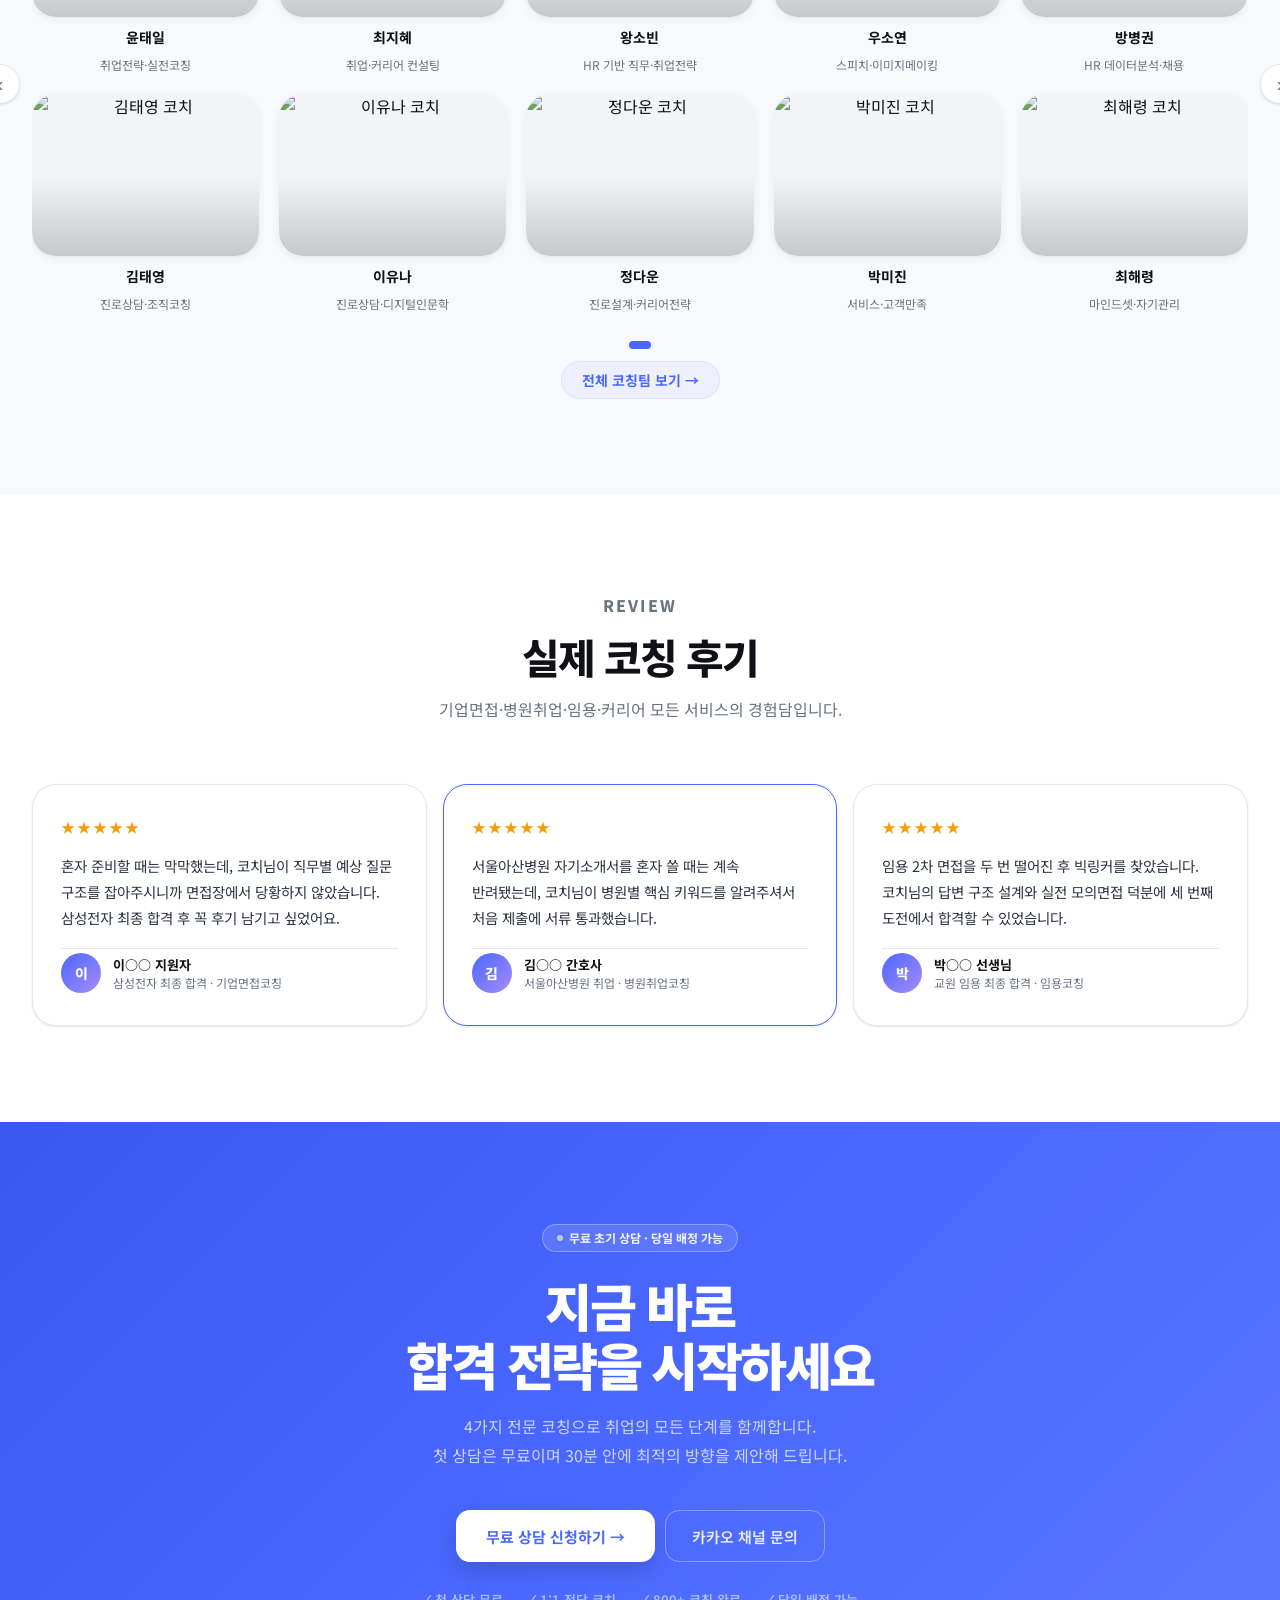
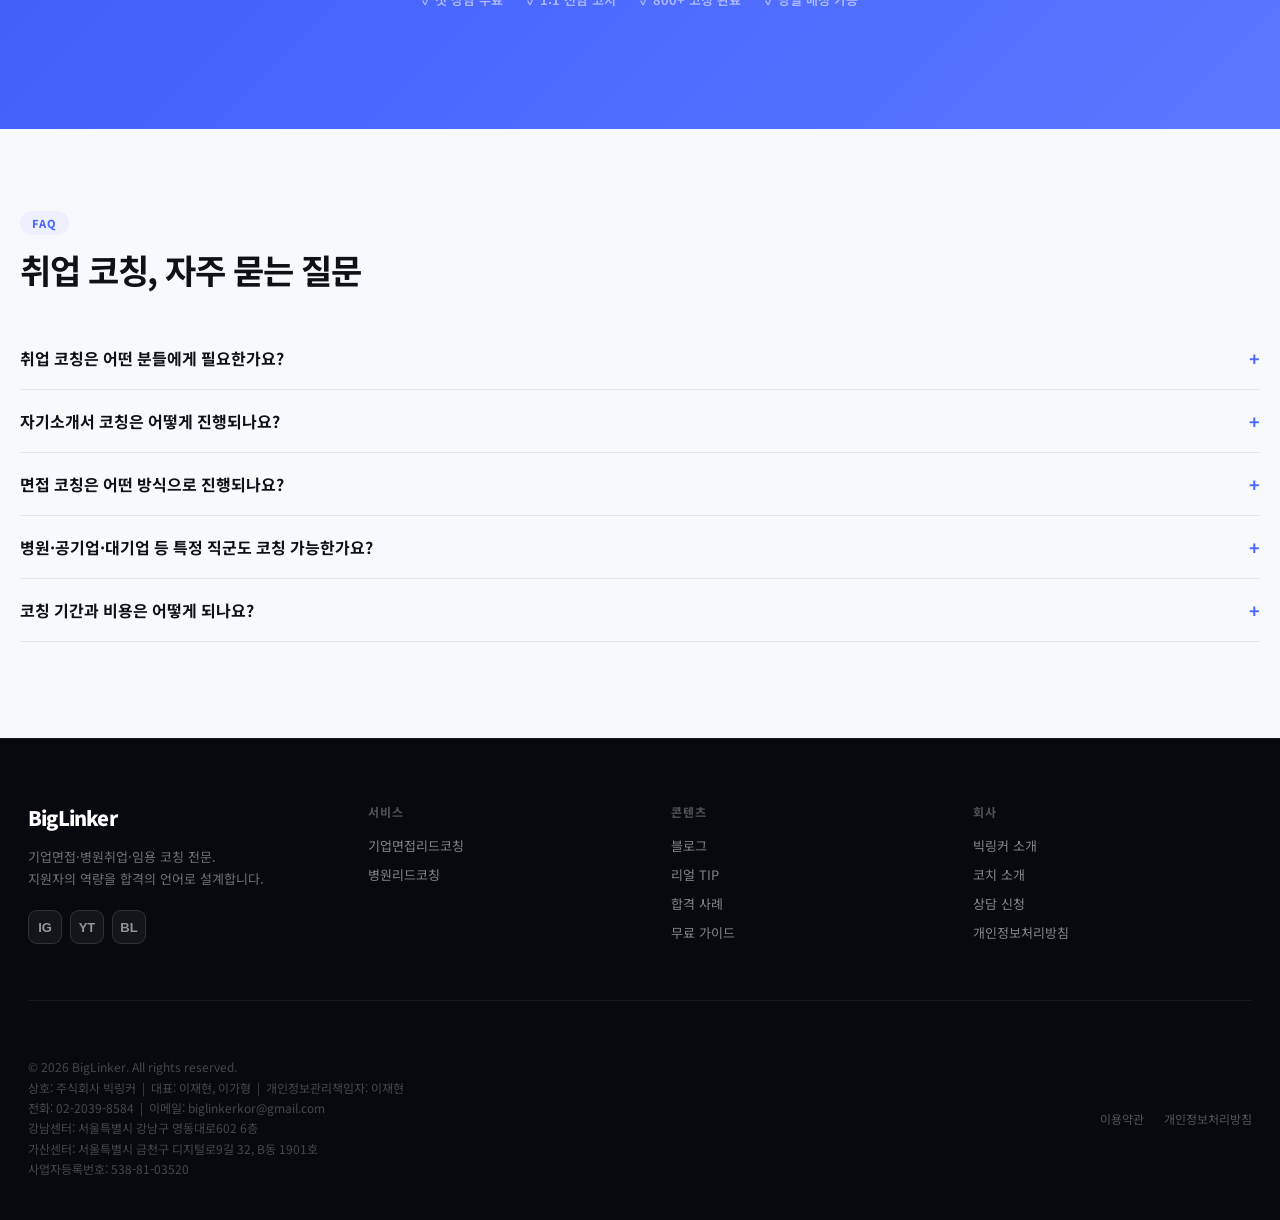
==== commit e9fd4fef: "feat: add ChannelTalk boot script to all pages and consult panel Co-Authored-By: Claude Sonnet 4.6 <" ====
--- a/index.html
+++ b/index.html
@@ -1,4 +1,4 @@
-<!DOCTYPE html>
+﻿<!DOCTYPE html>
 <html lang="ko">
 <head>
   <meta charset="UTF-8">
@@ -1205,5 +1205,15 @@
 })();
 </script>
 
+<script>
+(function(){
+  var w=window;if(w.ChannelIO){return;}
+  var ch=function(){ch.c(arguments);};ch.q=[];ch.c=function(args){ch.q.push(args);};w.ChannelIO=ch;
+  var s=document.createElement('script');s.type='text/javascript';s.async=true;
+  s.src='https://cdn.channel.io/plugin/ch-plugin-web.js';
+  document.head.appendChild(s);
+})();
+ChannelIO('boot',{pluginKey:'42d31a03-0427-4b30-93bc-9f3ea7fb66bb',hideChannelButtonOnBoot:true});
+</script>
 </body>
 </html>
--- a/style.css
+++ b/style.css
@@ -678,7 +678,8 @@
     .cp__bd::-webkit-scrollbar-thumb { background: #e5e8ef; border-radius: 4px; }
 
     /* 빠른 연결 버튼 */
-    .cp__quick { display: flex; gap: 8px; margin-bottom: 16px; }
+    .cp__quick { display: flex; gap: 8px; margin-bottom: 8px; }
+    .cp__qbtn--channel { background: #6B5CE7; color: #fff; width: 100%; margin-bottom: 16px; cursor: pointer; }
     .cp__qbtn {
       flex: 1;
       display: inline-flex; align-items: center; justify-content: center; gap: 6px;
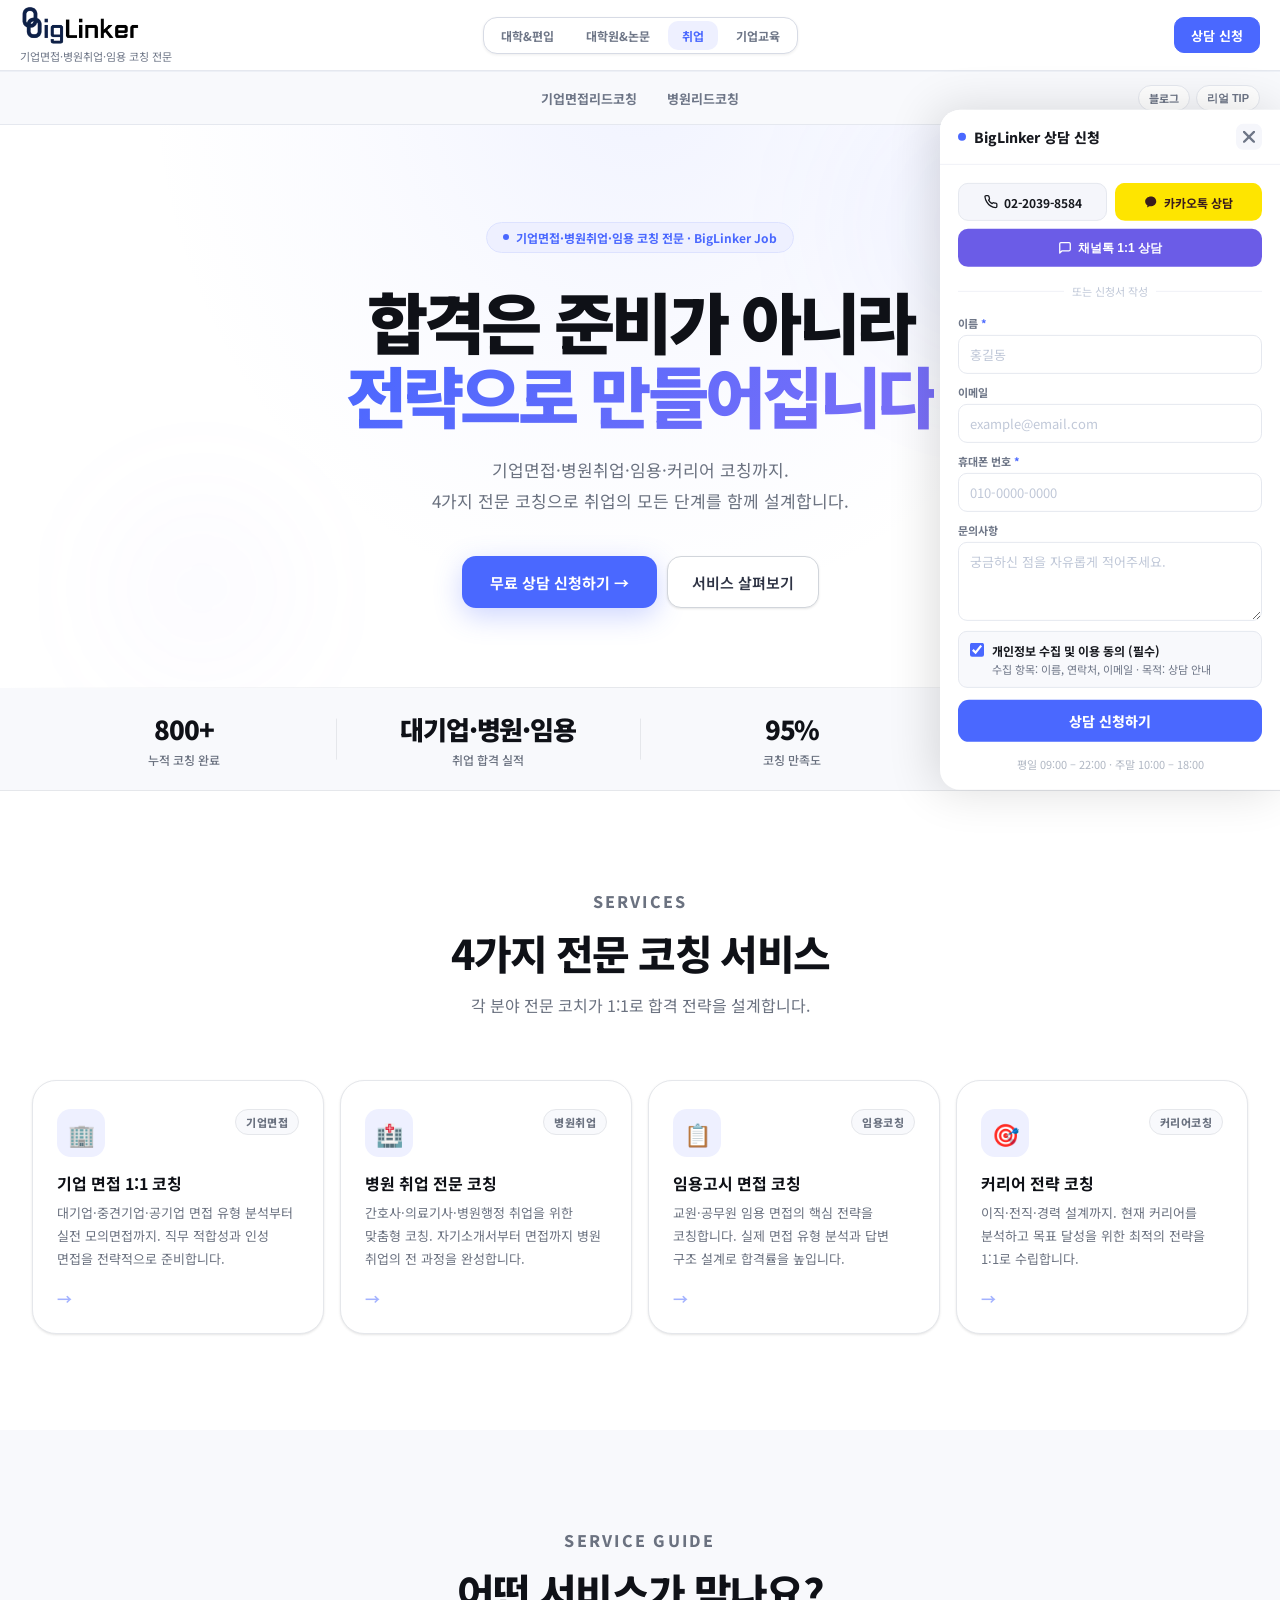
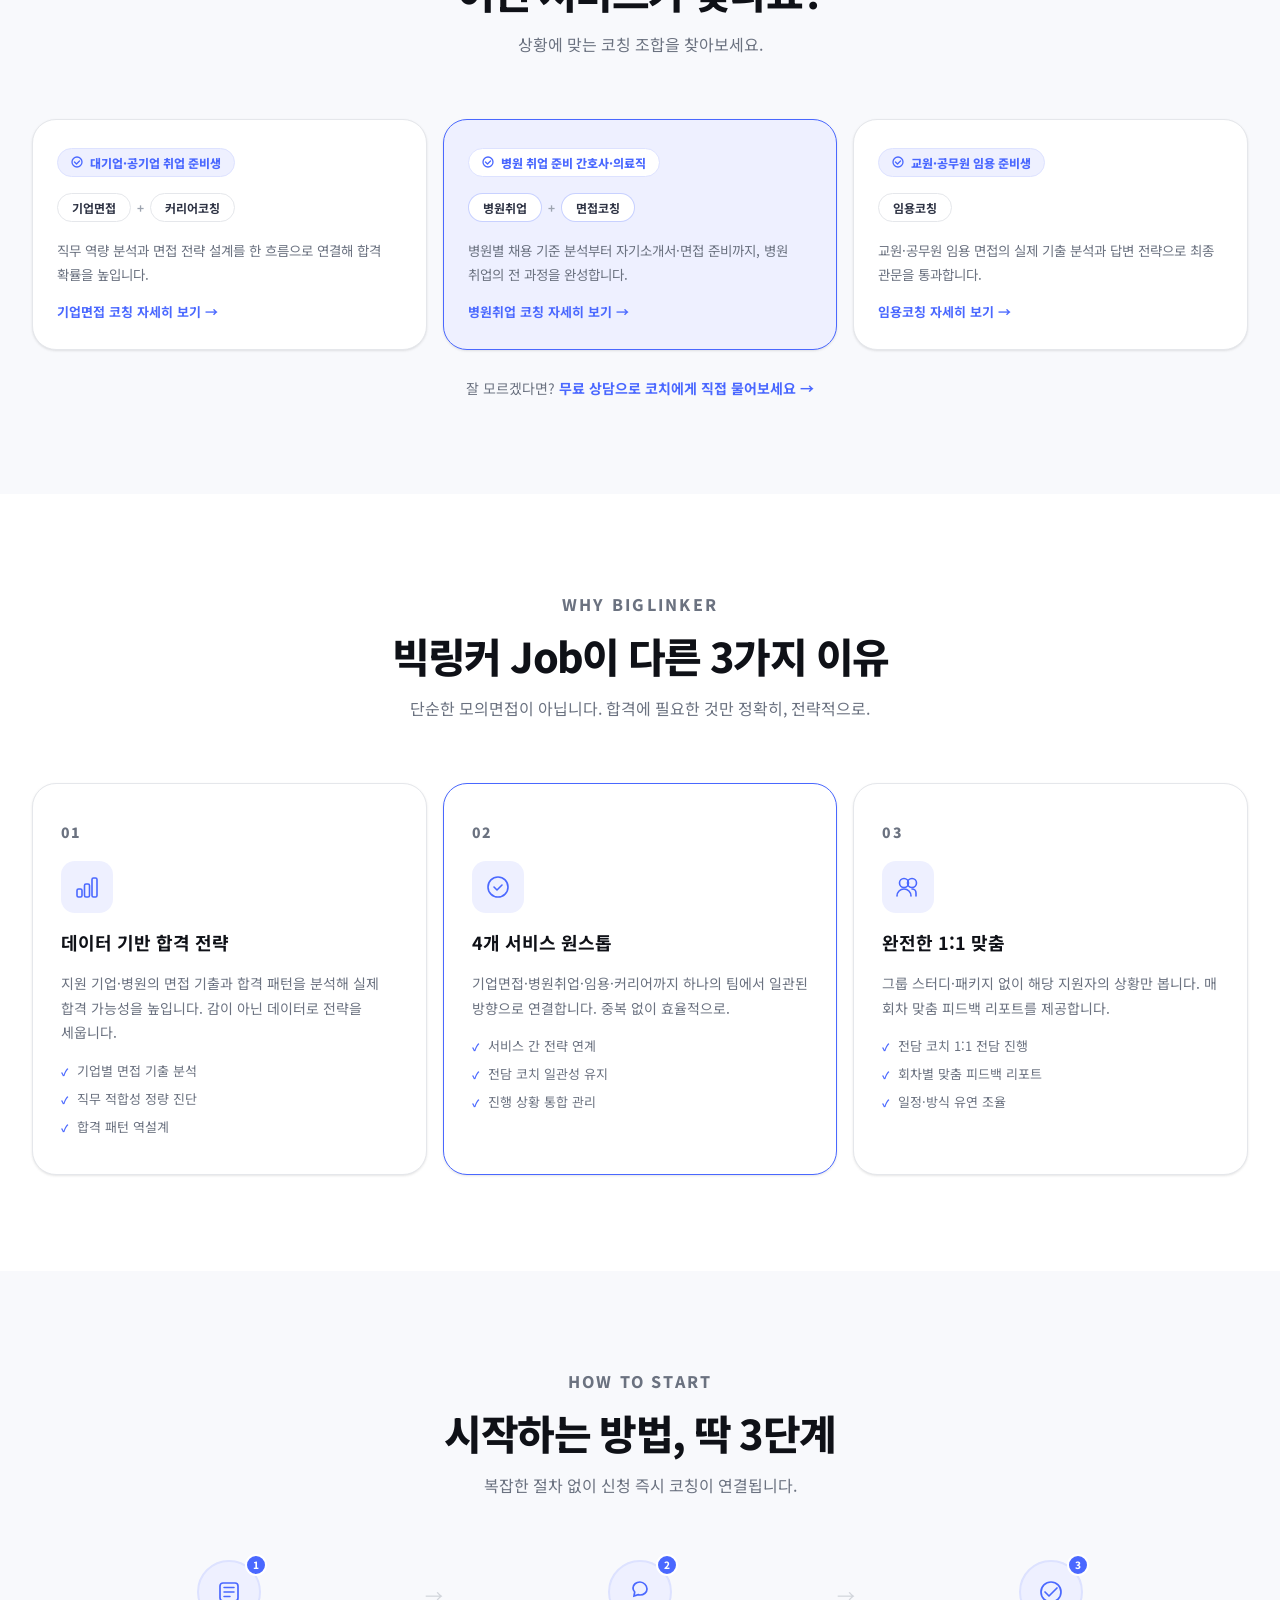
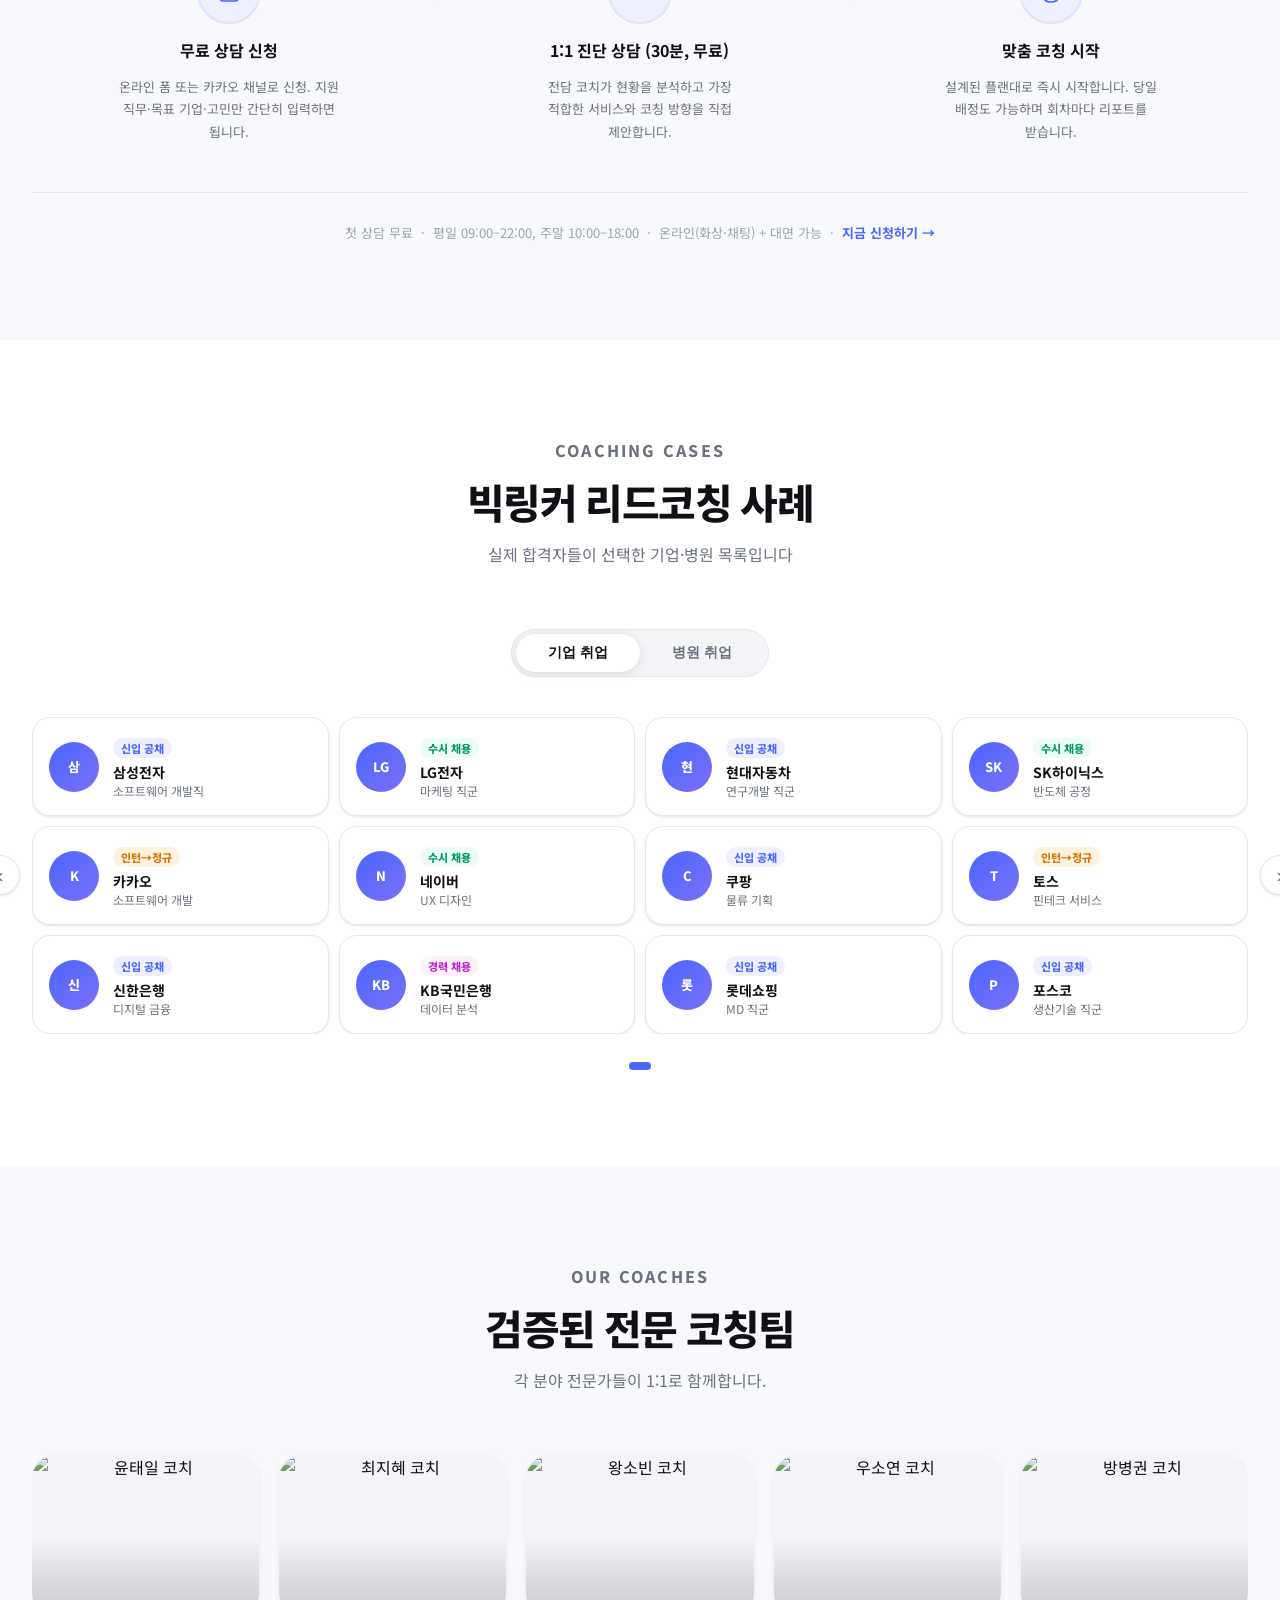
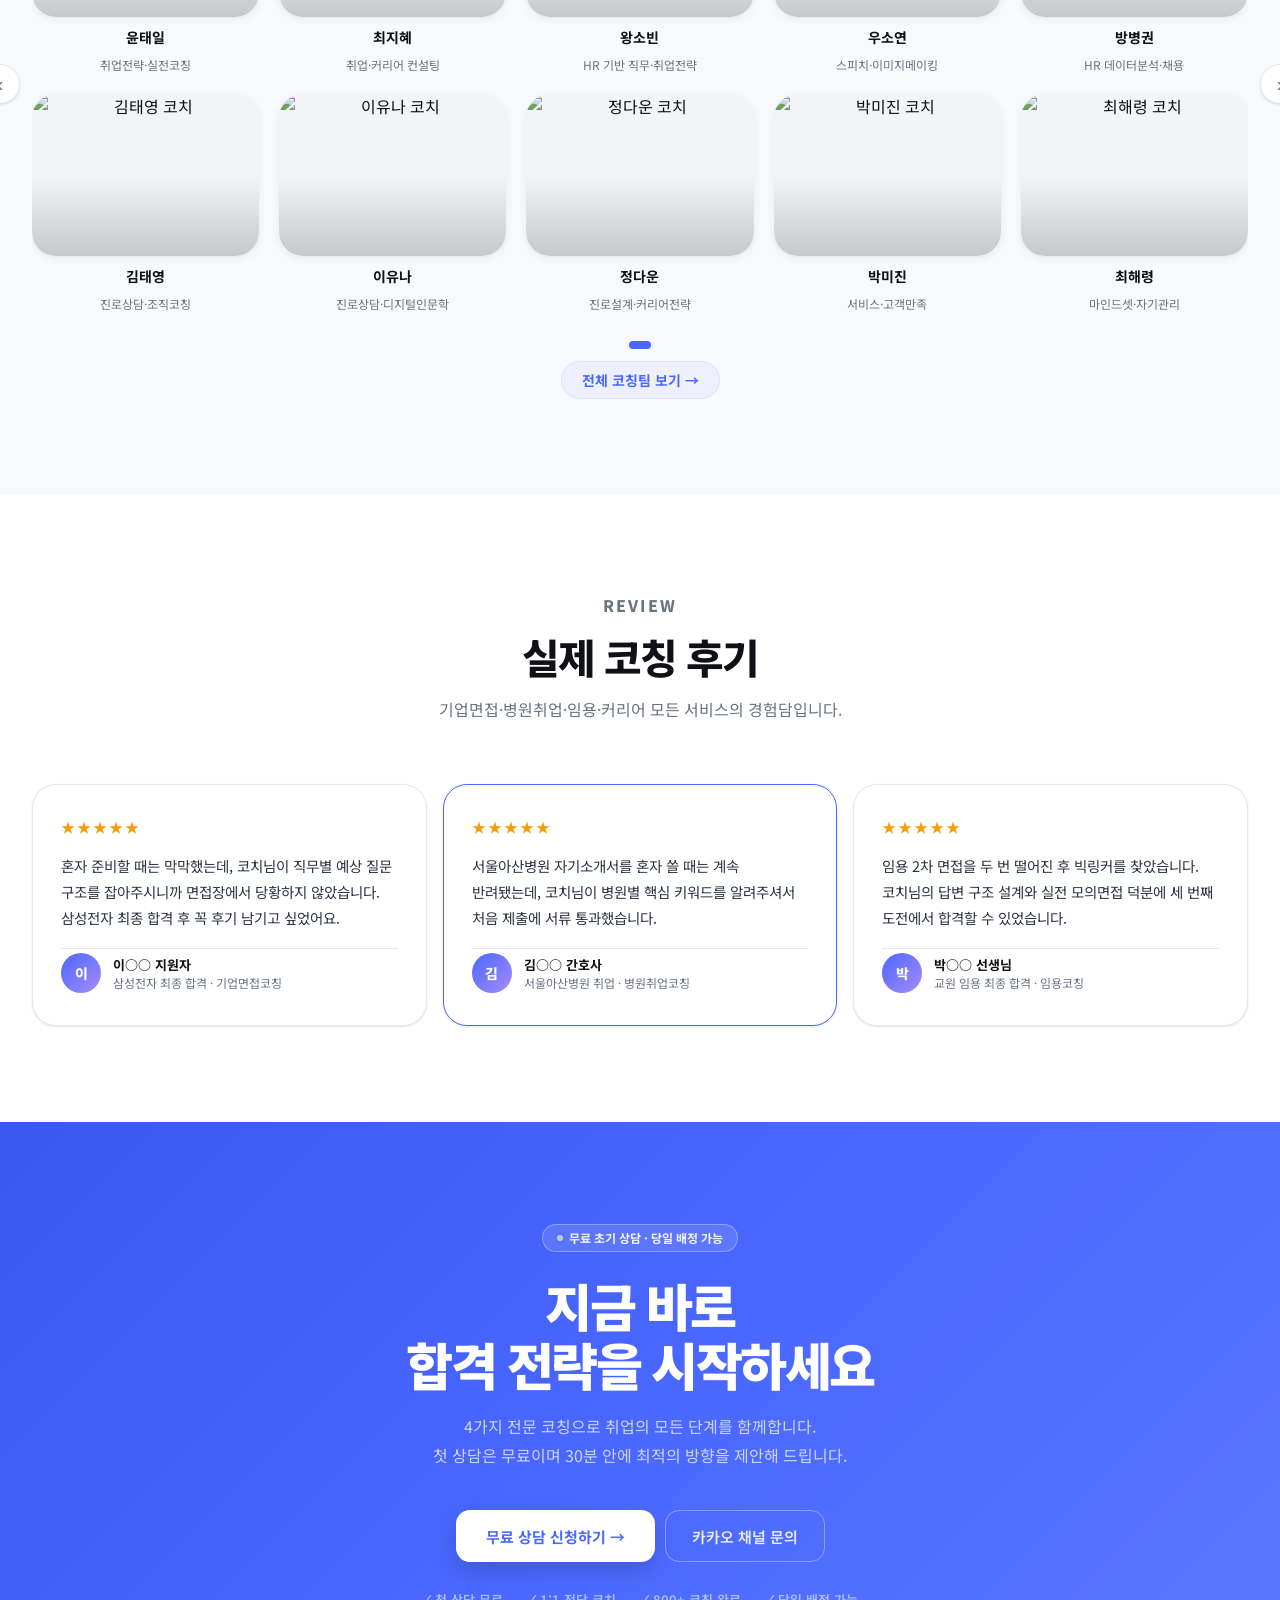
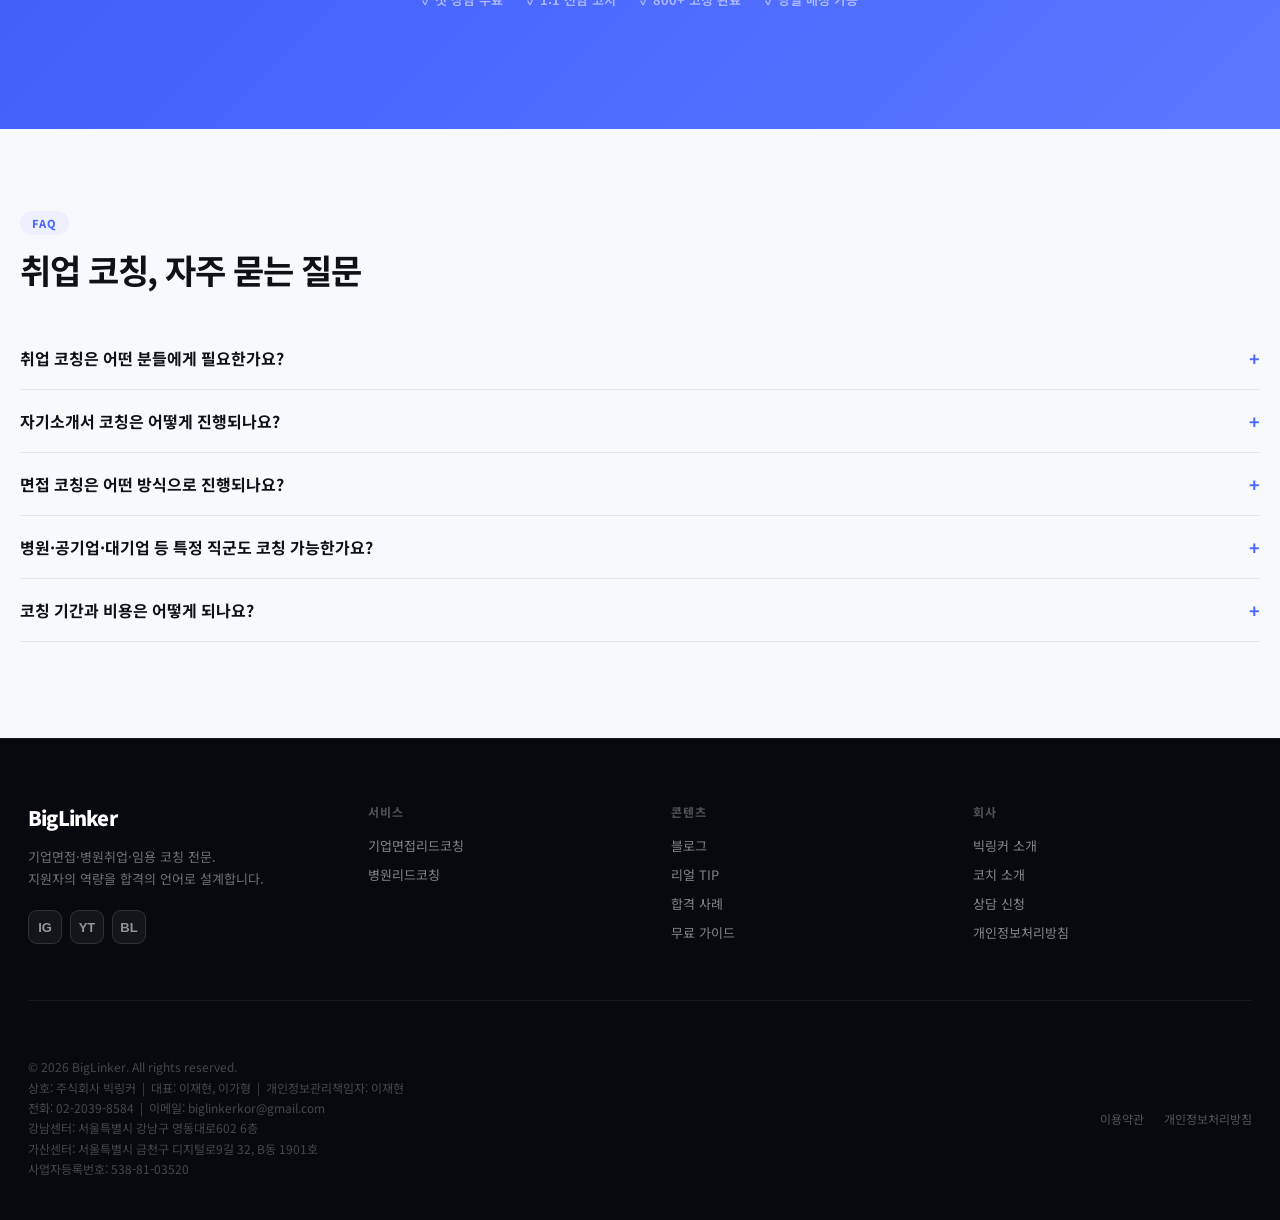
==== commit 78eb9198: "fix: remove 대면심층상담 from index Co-Authored-By: Claude Sonnet 4.6 <noreply@anthropic.com>" ====
--- a/index.html
+++ b/index.html
@@ -979,7 +979,6 @@
       <span class="sp-toast__dot"></span>
       <span class="sp-toast__text">현재 <strong id="sp-visitor-count">23</strong>명이 보고 계십니다</span>
     </div>
-    <a id="sp-success" class="sp-toast sp-toast--success" href="https://gobiglinker.com/%EC%8B%A0%EC%B2%AD-%EB%B0%8F-%EA%B2%B0%EC%A0%9C/view/593309" target="_blank" rel="noopener noreferrer">대면심층상담</a>
   </div>
 
   <script>
